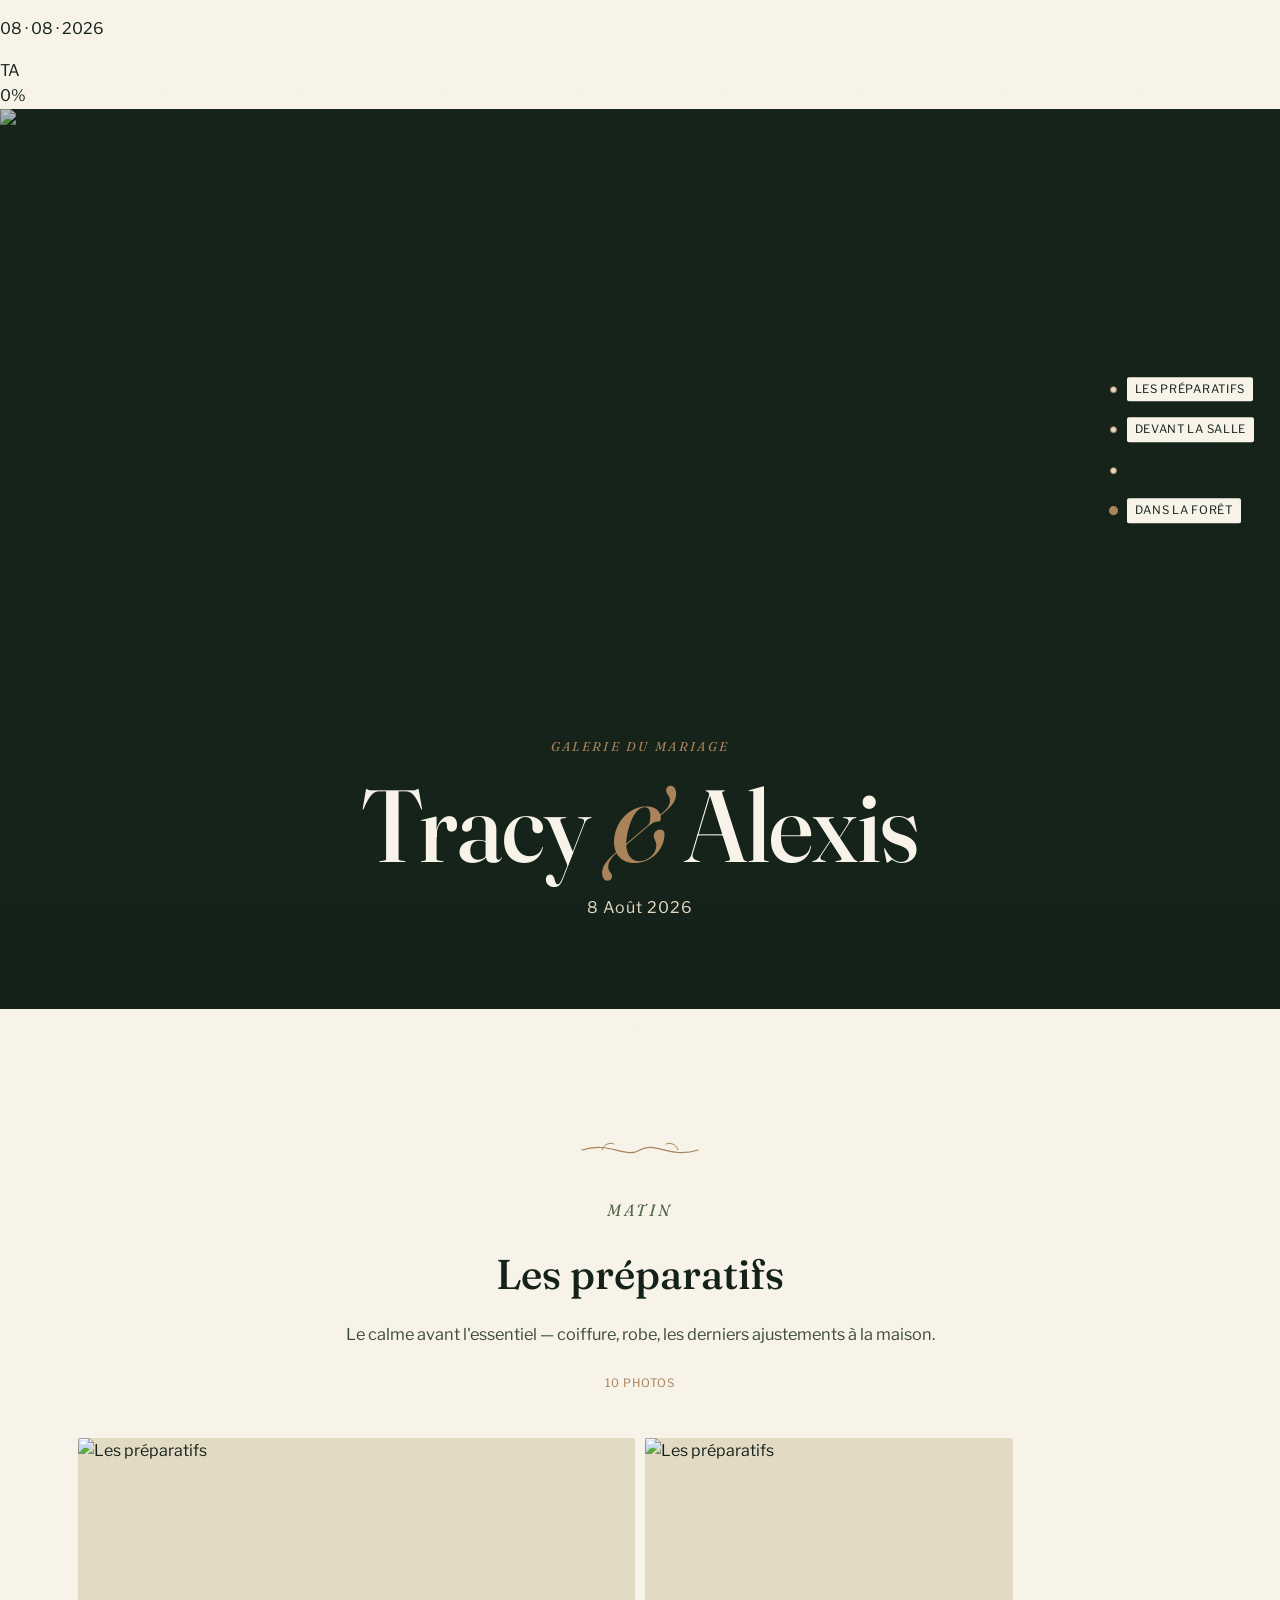
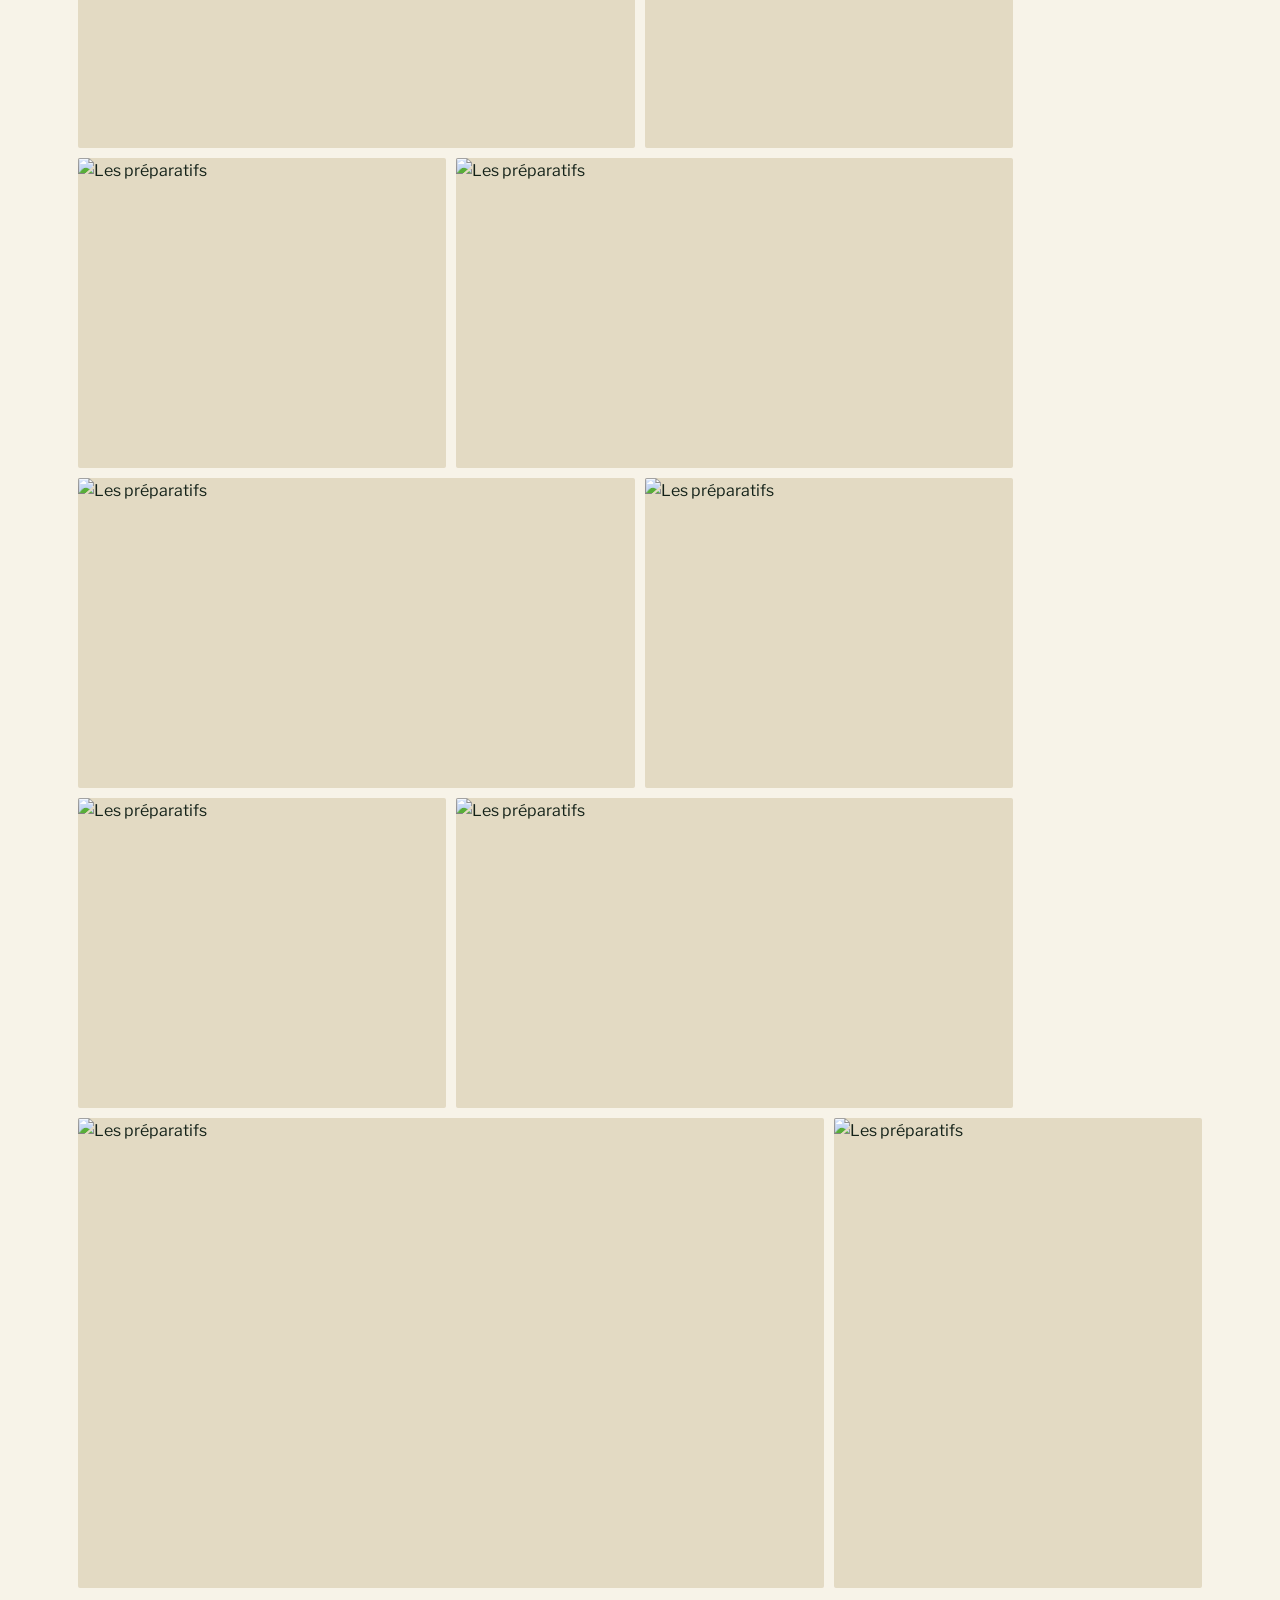
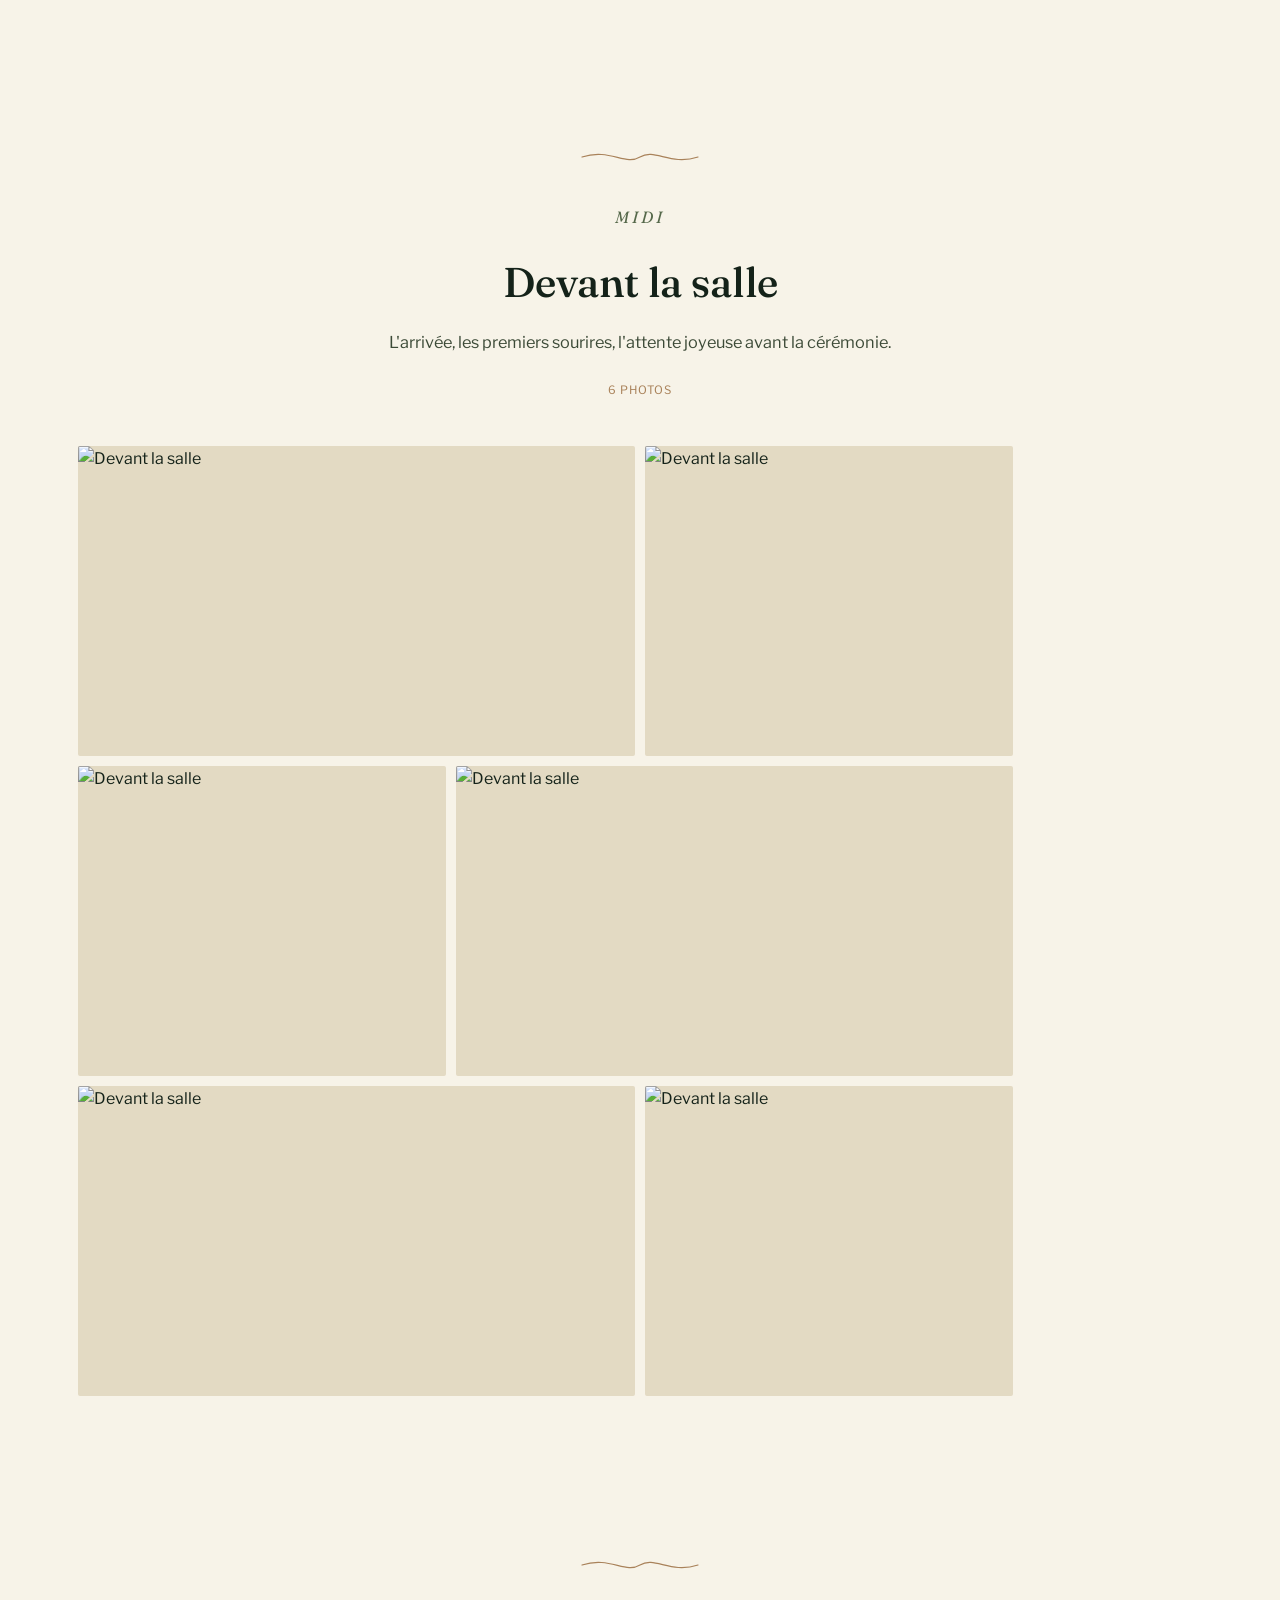
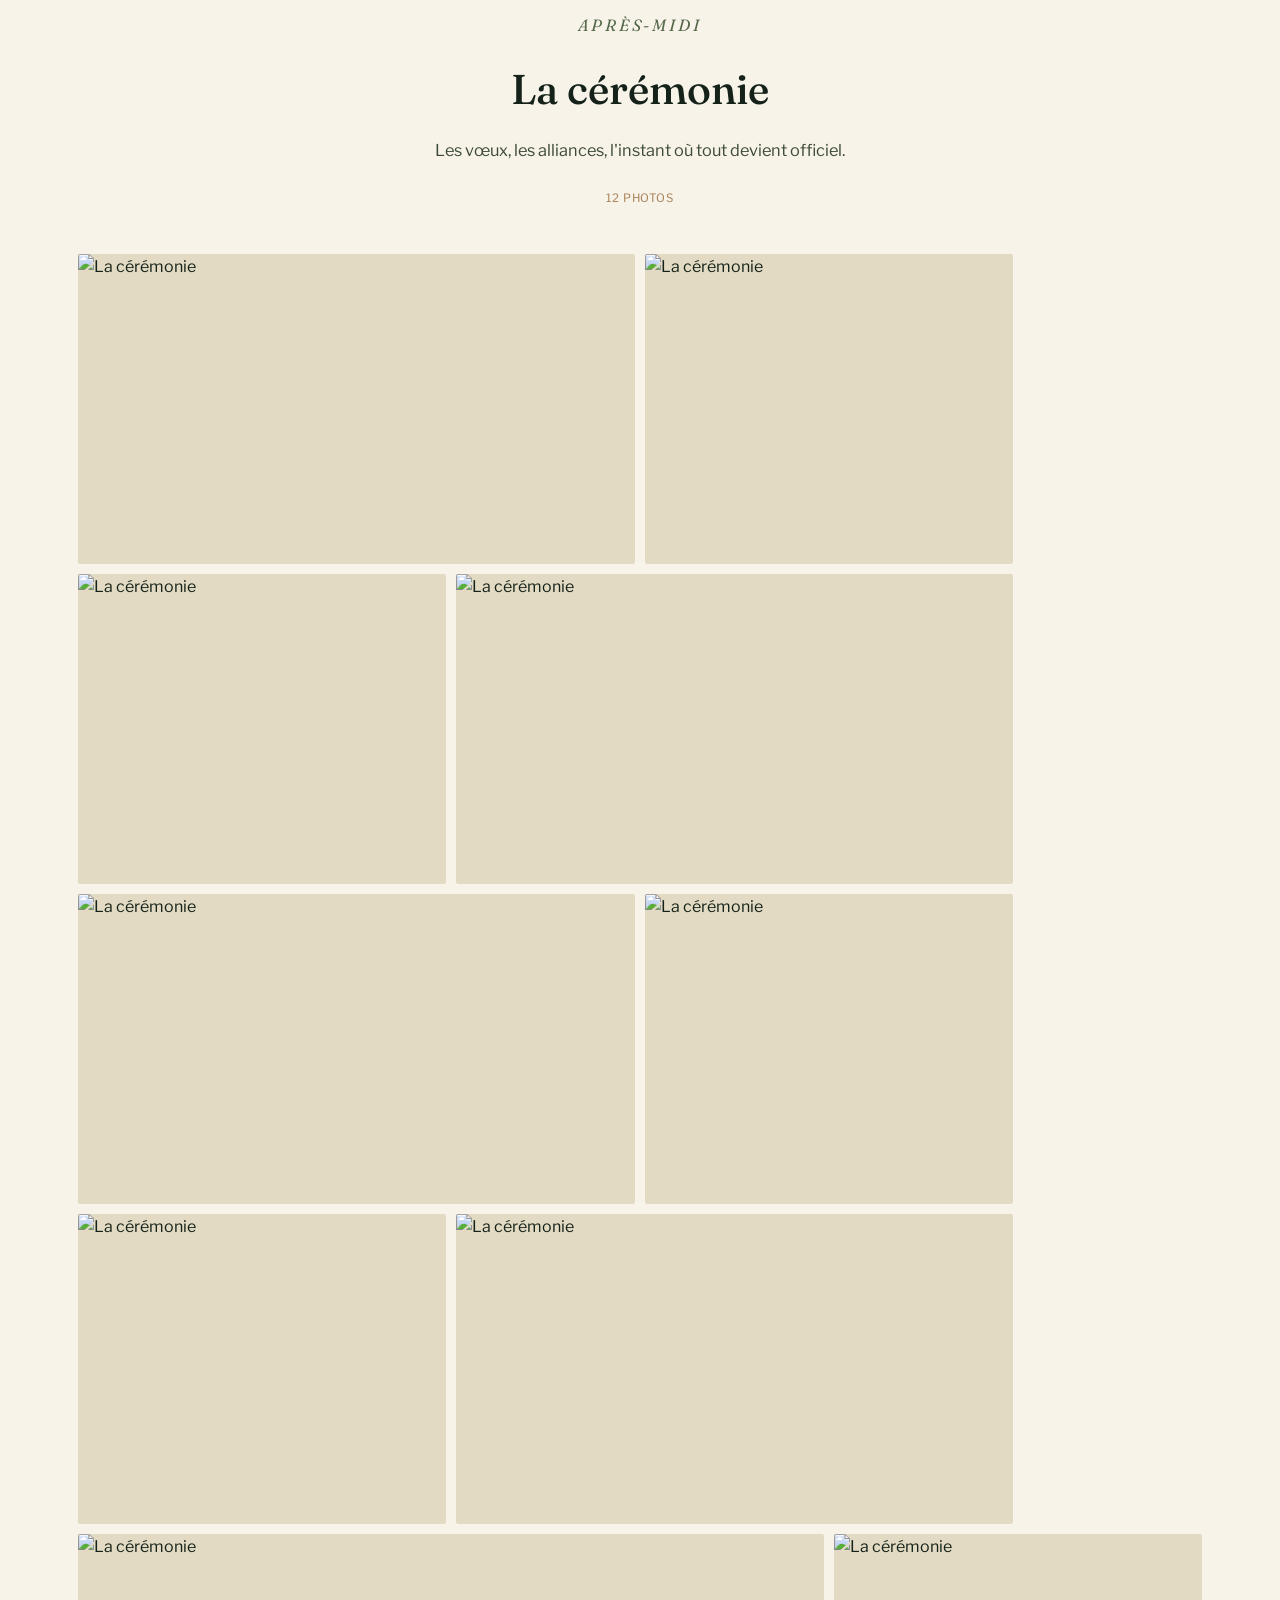
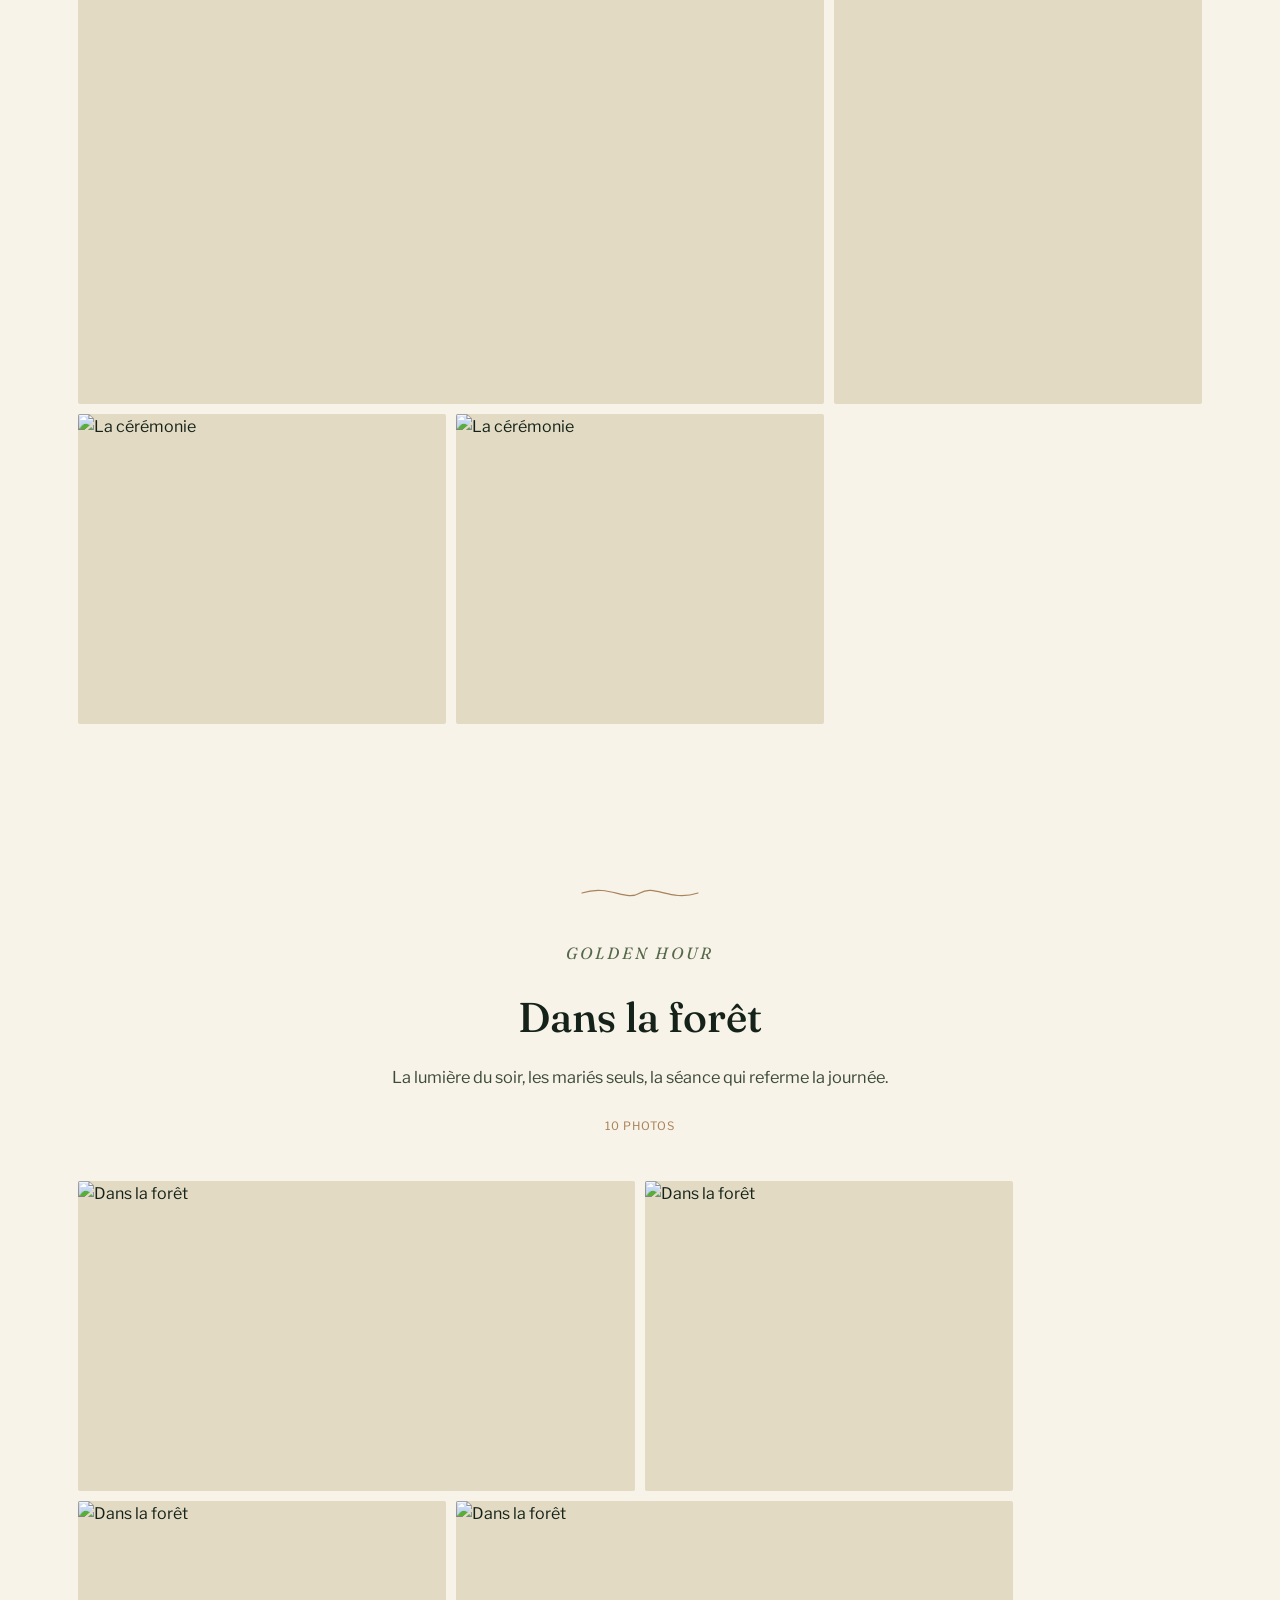
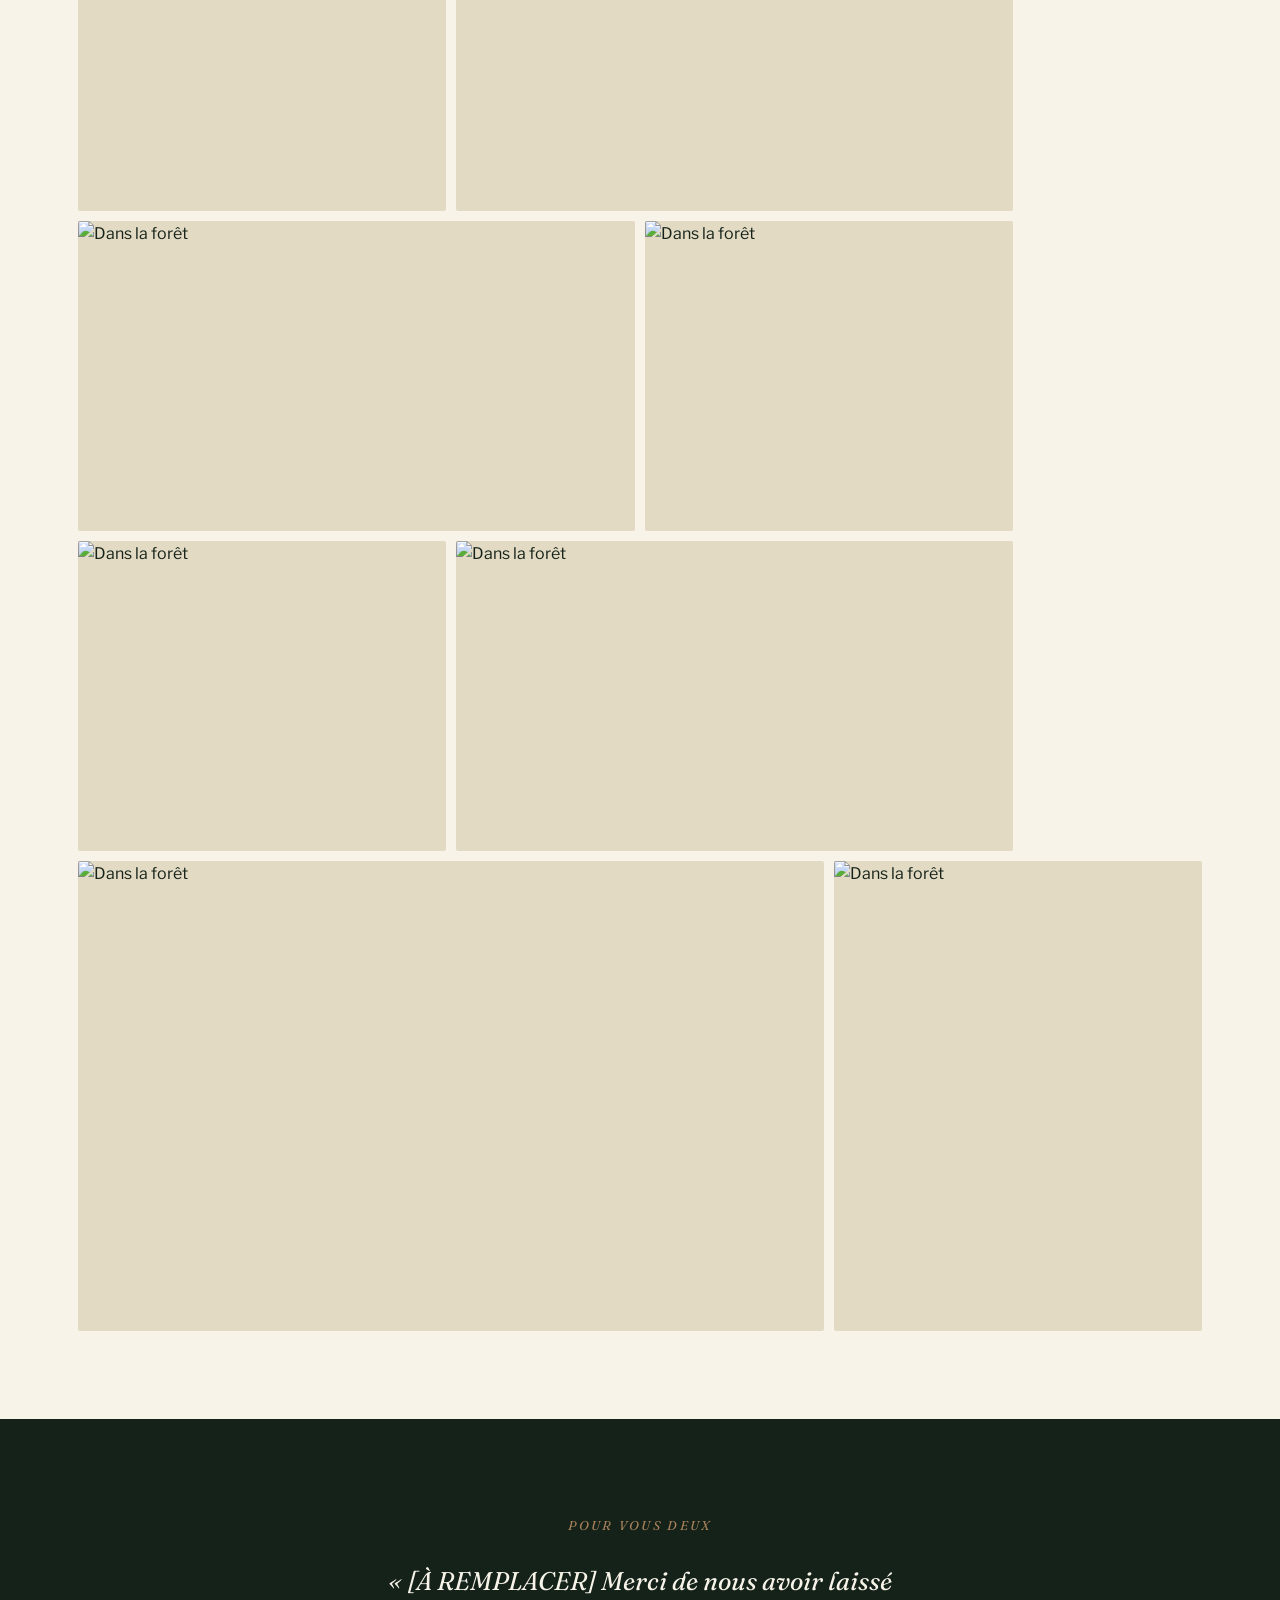
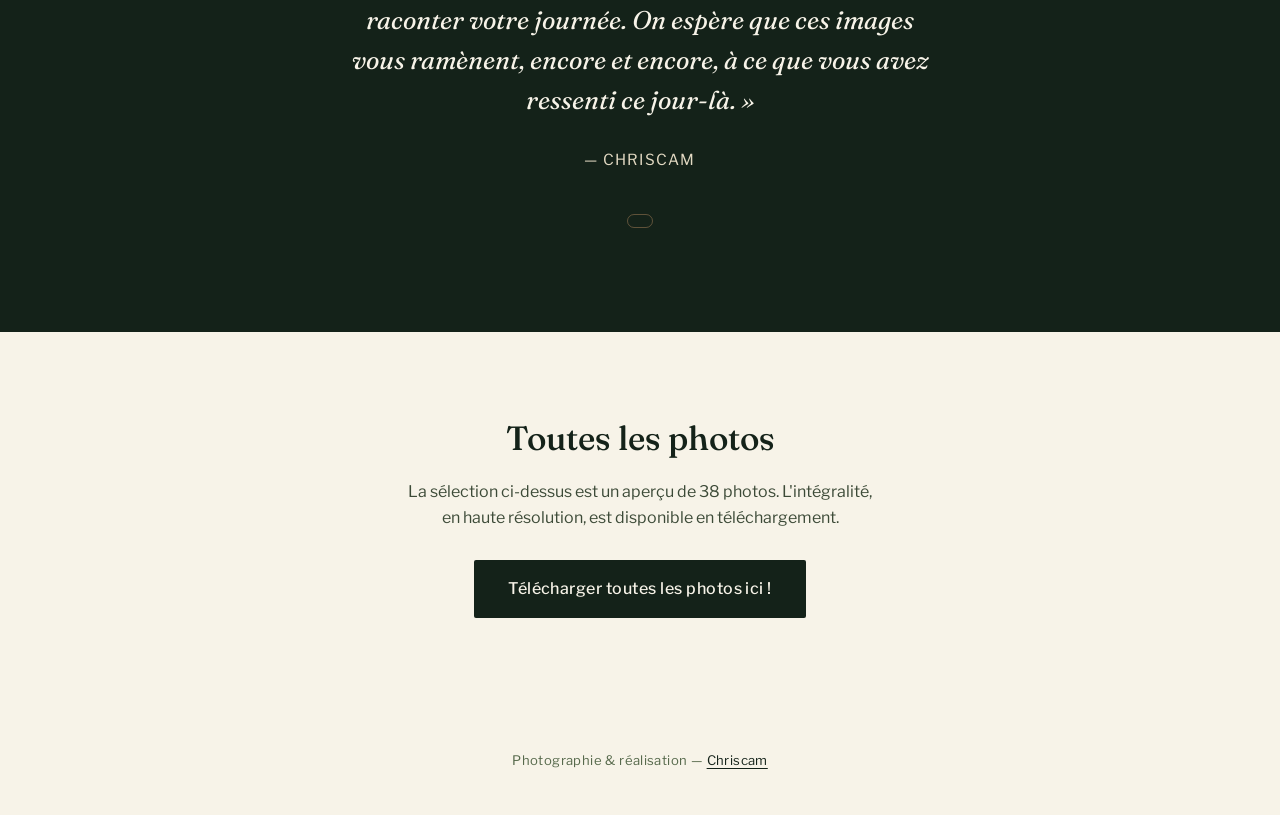
==== index.html @ 209c466c "Update index.html" ====
<!DOCTYPE html>
<html lang="fr">
<head>
<meta charset="UTF-8">
<meta name="viewport" content="width=device-width, initial-scale=1.0">
<script>document.documentElement.classList.add('js');</script>
<title>Tracy & Alexis — Galerie du mariage</title>
<meta name="description" content="Galerie photo du mariage de Tracy & Alexis, par Chriscam.">
<link rel="preconnect" href="https://fonts.googleapis.com">
<link rel="preconnect" href="https://fonts.gstatic.com" crossorigin>
<link href="https://fonts.googleapis.com/css2?family=Fraunces:ital,opsz,wght@0,9..144,400;0,9..144,500;0,9..144,600;1,9..144,400;1,9..144,500&family=Libre+Franklin:wght@300;400;500;600&display=swap" rel="stylesheet">
<link rel="stylesheet" href="style.css">
</head>
<body>

<div class="page-loader" id="page-loader" role="status" aria-live="polite" aria-label="Chargement de la galerie">
  <div class="loader-inner">
    <p class="loader-kicker">08 · 08 · 2026</p>
    <div class="loader-monogram" aria-hidden="true">
      <span>T</span><i></i><span>A</span>
    </div>
    <div class="loader-track" aria-hidden="true"><span id="loader-bar"></span></div>
    <span class="loader-progress" id="loader-progress">0%</span>
  </div>
</div>

<div class="grain"></div>
<nav class="side-nav" id="side-nav"></nav>

<section class="hero">
  <img id="hero-img" src="" alt="Tracy et Alexis" loading="eager">
  <div class="hero-content">
    <p class="eyebrow">Galerie du mariage</p>
    <h1>Tracy <span class="amp">&amp;</span> Alexis</h1>
    <p class="hero-date">8 Août 2026</p>
  </div>
</section>
<div class="scroll-cue">
  <svg viewBox="0 0 15 24" fill="none" xmlns="http://www.w3.org/2000/svg"><path d="M7.5 1V23M7.5 23L1 16.5M7.5 23L14 16.5" stroke="#F7F3E8" stroke-width="1.4" stroke-linecap="round" stroke-linejoin="round"/></svg>
</div>

<div class="divider">
  <svg viewBox="0 0 120 34" fill="none" xmlns="http://www.w3.org/2000/svg">
    <path d="M2 17C30 8 45 26 60 17C75 8 90 26 118 17" stroke="currentColor" stroke-width="1.2" stroke-linecap="round"/>
    <path d="M22 17c2-6 8-8 12-6" stroke="currentColor" stroke-width="1" stroke-linecap="round"/>
    <path d="M98 17c-2-6-8-8-12-6" stroke="currentColor" stroke-width="1" stroke-linecap="round"/>
  </svg>
</div>

<main class="wrap" id="main"></main>

<section class="note-section">
  <div class="note-card">
    <p class="eyebrow">Pour vous deux</p>
    <p class="msg">« [À REMPLACER] Merci de nous avoir laissé raconter votre journée. On espère que ces images vous ramènent, encore et encore, à ce que vous avez ressenti ce jour-là. »</p>
    <p class="sign">— Chriscam</p>
    <span class="edit-flag"></span>
  </div>
</section>

<section class="download-section wrap">
  <h2>Toutes les photos</h2>
  <p>La sélection ci-dessus est un aperçu de 38 photos. L'intégralité, en haute résolution, est disponible en téléchargement.</p>
  <a class="btn" href="https://drive.google.com/drive/folders/1wBr-XJf74OB9HrQ0TFsfv45Qo-AHU_d-" target="_blank" rel="noopener">
    Télécharger toutes les photos ici !
  </a>
</section>

<footer>
  Photographie &amp; réalisation — <a href="#" target="_blank" rel="noopener">Chriscam</a>
</footer>

<div class="lightbox" id="lightbox">
  <button class="lightbox-close" id="lightbox-close" aria-label="Fermer">×</button>
  <button class="lightbox-nav prev" id="lightbox-prev" aria-label="Photo précédente">‹</button>
  <img id="lightbox-img" src="" alt="">
  <button class="lightbox-nav next" id="lightbox-next" aria-label="Photo suivante">›</button>
  <span class="lightbox-counter" id="lightbox-counter"></span>
</div>

<script src="main.js"></script>
</body>
</html>
---- style.css ----
:root{
  --ink:#142219;
  --paper:#F7F3E8;
  --gold:#A9825A;
  --moss:#55684A;
  --sand:#E3DAC3;
  --max: 1180px;
}
*{box-sizing:border-box;}
html{scroll-behavior:smooth;}
@media (prefers-reduced-motion: reduce){
  html{scroll-behavior:auto;}
  *{animation-duration:0.01ms !important; animation-iteration-count:1 !important; transition-duration:0.01ms !important;}
}
body{
  margin:0;
  background:var(--paper);
  color:var(--ink);
  font-family:'Libre Franklin', sans-serif;
  font-weight:400;
  line-height:1.6;
}
h1,h2,h3,.display{
  font-family:'Fraunces', serif;
  font-weight:500;
  margin:0;
}
a{color:inherit;}
img{max-width:100%; display:block;}
.wrap{max-width:var(--max); margin:0 auto; padding:0 28px;}

/* film grain, sits above everything, extremely subtle */
.grain{
  position:fixed; inset:0;
  z-index:60;
  pointer-events:none;
  opacity:0.045;
  mix-blend-mode:overlay;
  background-image:url("data:image/svg+xml,%3Csvg xmlns='http://www.w3.org/2000/svg' width='140' height='140'%3E%3Cfilter id='n'%3E%3CfeTurbulence type='fractalNoise' baseFrequency='0.9' numOctaves='2' stitchTiles='stitch'/%3E%3C/filter%3E%3Crect width='100%25' height='100%25' filter='url(%23n)'/%3E%3C/svg%3E");
}

/* ---------- Side moment nav ---------- */
.side-nav{
  position:fixed;
  right:26px;
  top:50%;
  transform:translateY(-50%);
  z-index:40;
  display:flex;
  flex-direction:column;
  gap:16px;
}
.side-nav a{
  display:flex;
  align-items:center;
  gap:10px;
  text-decoration:none;
  color:var(--ink);
  font-size:0.72rem;
  letter-spacing:0.06em;
  text-transform:uppercase;
}
.side-nav .dot{
  width:7px; height:7px;
  border-radius:50%;
  background:var(--sand);
  border:1px solid var(--gold);
  transition:background 0.3s ease, transform 0.3s ease;
}
.side-nav a.active .dot{background:var(--gold); transform:scale(1.3);}
.side-nav .label{
  opacity:0;
  transform:translateX(6px);
  transition:opacity 0.25s ease, transform 0.25s ease;
  background:var(--paper);
  padding:3px 8px;
  border-radius:2px;
}
.side-nav a:hover .label, .side-nav a.active .label{opacity:1; transform:translateX(0);}
@media (max-width:900px){ .side-nav{display:none;} }

/* ---------- Hero ---------- */
.hero{
  position:relative;
  min-height:100svh;
  display:flex;
  align-items:flex-end;
  overflow:hidden;
  background:var(--ink);
}
.hero img{
  position:absolute; inset:0;
  width:100%; height:100%;
  object-fit:cover;
  opacity:0.88;
}
.hero::after{
  content:"";
  position:absolute; inset:0;
  background:linear-gradient(180deg, rgba(20,34,25,0.18) 0%, rgba(20,34,25,0.15) 40%, rgba(20,34,25,0.94) 100%);
}
.hero-content{
  position:relative;
  z-index:2;
  width:100%;
  padding:0 28px 72px;
  color:var(--paper);
  text-align:center;
}
.eyebrow{
  font-family:'Fraunces', serif;
  font-style:italic;
  font-size:0.8rem;
  letter-spacing:0.18em;
  text-transform:uppercase;
  color:var(--gold);
  margin:0 0 18px;
}
.hero h1{
  font-size:clamp(3rem, 9vw, 6.4rem);
  letter-spacing:-0.01em;
  line-height:0.98;
}
.hero .amp{color:var(--gold); font-style:italic;}
.hero-date{
  margin-top:20px;
  font-size:1rem;
  letter-spacing:0.06em;
  color:var(--sand);
}
.scroll-cue{position:relative; z-index:2; display:flex; justify-content:center; padding-bottom:36px;}
.scroll-cue svg{width:15px; height:24px; opacity:0.7; animation:bob 2.4s ease-in-out infinite;}
@keyframes bob{0%,100%{transform:translateY(0);}50%{transform:translateY(6px);}}

/* ---------- Divider ---------- */
.divider{display:flex; justify-content:center; padding:64px 0 8px;}
.divider svg{width:120px; height:34px; color:var(--gold);}

/* ---------- Moment sections ---------- */
.moment{padding:8px 0 88px;}
.moment-head{max-width:640px; margin:0 auto 44px; text-align:center;}
.moment-head .eyebrow{color:var(--moss);}
.moment-head h2{font-size:clamp(1.9rem, 4vw, 2.6rem);}
.moment-head p{margin-top:14px; font-size:1.02rem; color:#3c4a37;}
.moment-count{
  display:inline-block;
  margin-top:10px;
  font-size:0.72rem;
  letter-spacing:0.08em;
  text-transform:uppercase;
  color:var(--gold);
}

.grid{
  display:grid;
  grid-template-columns:repeat(6, 1fr);
  grid-auto-rows:150px;
  gap:10px;
}
.grid figure{
  margin:0;
  overflow:hidden;
  border-radius:2px;
  position:relative;
  cursor:zoom-in;
  background:var(--sand);
  opacity:0;
  transform:translateY(22px);
  transition:opacity 0.7s cubic-bezier(.2,.7,.2,1), transform 0.7s cubic-bezier(.2,.7,.2,1);
}
.grid figure.visible{opacity:1; transform:translateY(0);}
.grid img{
  width:100%; height:100%;
  object-fit:cover;
  transition:transform 0.6s cubic-bezier(.2,.7,.2,1);
}
.grid figure:hover img{transform:scale(1.045);}
.grid figure:focus-visible{outline:3px solid var(--gold); outline-offset:2px;}

.g-a{grid-column:span 3; grid-row:span 2;}
.g-b{grid-column:span 3; grid-row:span 2;}
.g-c{grid-column:span 2; grid-row:span 2;}
.g-d{grid-column:span 2; grid-row:span 2;}
.g-e{grid-column:span 2; grid-row:span 2;}
.g-f{grid-column:span 4; grid-row:span 3;}
.g-g{grid-column:span 2; grid-row:span 3;}
.g-h{grid-column:span 3; grid-row:span 2;}
.g-i{grid-column:span 3; grid-row:span 2;}

@media (max-width:760px){
  .grid{grid-template-columns:repeat(2,1fr); grid-auto-rows:130px;}
  .g-a,.g-b,.g-c,.g-d,.g-e,.g-f,.g-g,.g-h,.g-i{grid-column:span 1; grid-row:span 2;}
  .g-f{grid-row:span 3;}
}

/* ---------- Note card ---------- */
.note-section{background:var(--ink); color:var(--paper); padding:96px 0;}
.note-card{max-width:620px; margin:0 auto; text-align:center; padding:0 12px;}
.note-card .eyebrow{color:var(--gold);}
.note-card p.msg{
  font-family:'Fraunces', serif;
  font-style:italic;
  font-weight:400;
  font-size:clamp(1.25rem, 2.6vw, 1.6rem);
  line-height:1.55;
  margin:26px 0 0;
}
.note-card .sign{
  margin-top:28px;
  font-size:0.95rem;
  letter-spacing:0.08em;
  text-transform:uppercase;
  color:var(--sand);
}
.edit-flag{
  display:inline-block;
  margin-top:26px;
  font-family:'Libre Franklin', sans-serif;
  font-size:0.72rem;
  letter-spacing:0.04em;
  color:var(--gold);
  border:1px solid rgba(169,130,90,0.5);
  padding:6px 12px;
  border-radius:999px;
}

/* ---------- Download ---------- */
.download-section{padding:80px 0 96px; text-align:center;}
.download-section h2{font-size:clamp(1.6rem, 3vw, 2.1rem);}
.download-section p{max-width:480px; margin:14px auto 0; color:#3c4a37;}
.btn{
  display:inline-flex;
  align-items:center;
  gap:10px;
  margin-top:30px;
  padding:16px 34px;
  background:var(--ink);
  color:var(--paper);
  text-decoration:none;
  font-family:'Libre Franklin', sans-serif;
  font-weight:500;
  letter-spacing:0.03em;
  border-radius:2px;
  transition:background 0.25s ease, transform 0.25s ease;
}
.btn:hover{background:var(--moss); transform:translateY(-1px);}
.btn:focus-visible{outline:3px solid var(--gold); outline-offset:3px;}

footer{padding:36px 0 44px; text-align:center; font-size:0.82rem; color:var(--moss); letter-spacing:0.03em;}
footer a{color:var(--ink); text-decoration:underline; text-underline-offset:3px;}

/* ---------- Lightbox ---------- */
.lightbox{
  position:fixed; inset:0;
  background:rgba(20,34,25,0.97);
  display:none;
  align-items:center;
  justify-content:center;
  z-index:70;
  padding:24px;
}
.lightbox.open{display:flex;}
.lightbox img{
  max-width:min(88vw, 1200px);
  max-height:82vh;
  width:auto;
  object-fit:contain;
  border-radius:2px;
}
.lightbox-close{
  position:absolute;
  top:22px; right:26px;
  background:none; border:none;
  color:var(--paper);
  font-size:1.8rem;
  line-height:1;
  cursor:pointer;
  font-family:'Fraunces', serif;
}
.lightbox-close:focus-visible{outline:2px solid var(--gold);}
.lightbox-nav{
  position:absolute;
  top:50%; transform:translateY(-50%);
  background:none; border:none;
  color:var(--paper);
  font-family:'Fraunces', serif;
  font-size:2.4rem;
  cursor:pointer;
  padding:12px 18px;
  opacity:0.75;
  transition:opacity 0.2s ease;
}
.lightbox-nav:hover{opacity:1;}
.lightbox-nav.prev{left:6px;}
.lightbox-nav.next{right:6px;}
.lightbox-counter{
  position:absolute;
  bottom:26px; left:50%;
  transform:translateX(-50%);
  color:var(--sand);
  font-size:0.78rem;
  letter-spacing:0.08em;
}
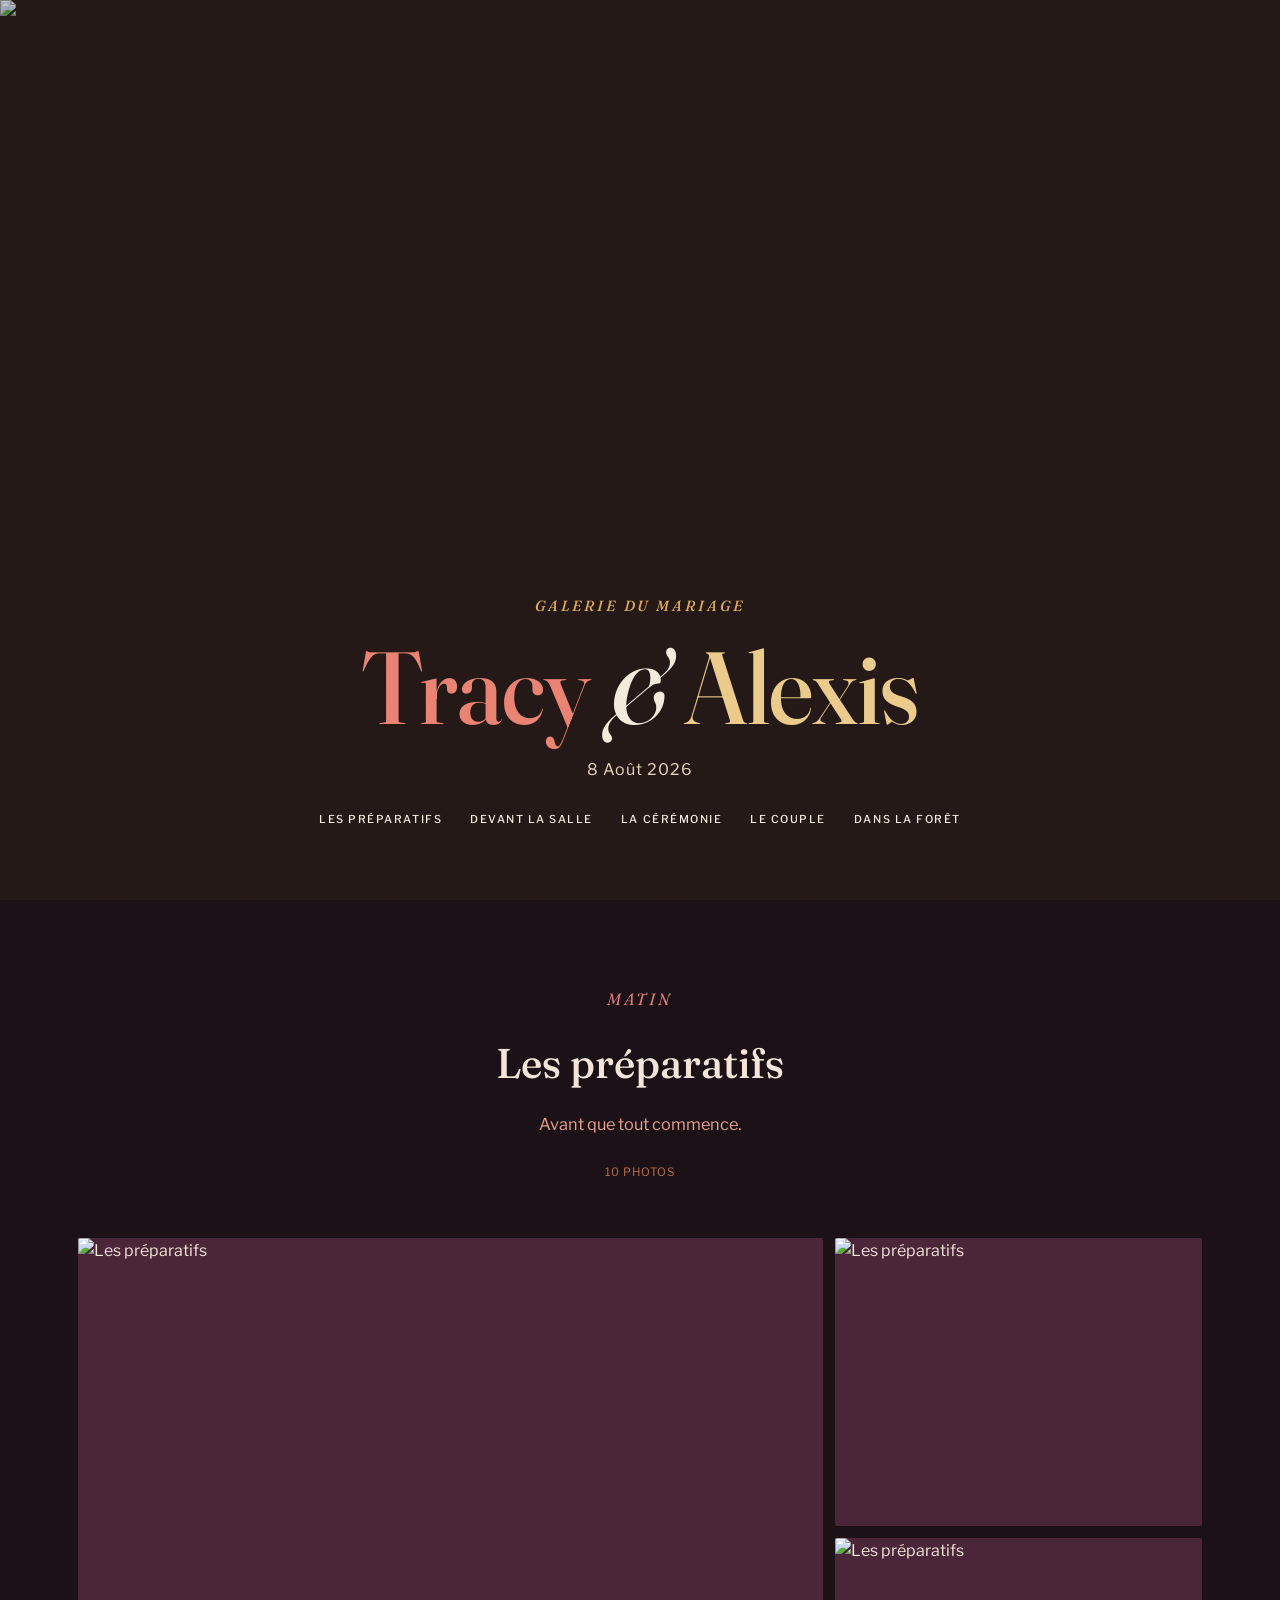
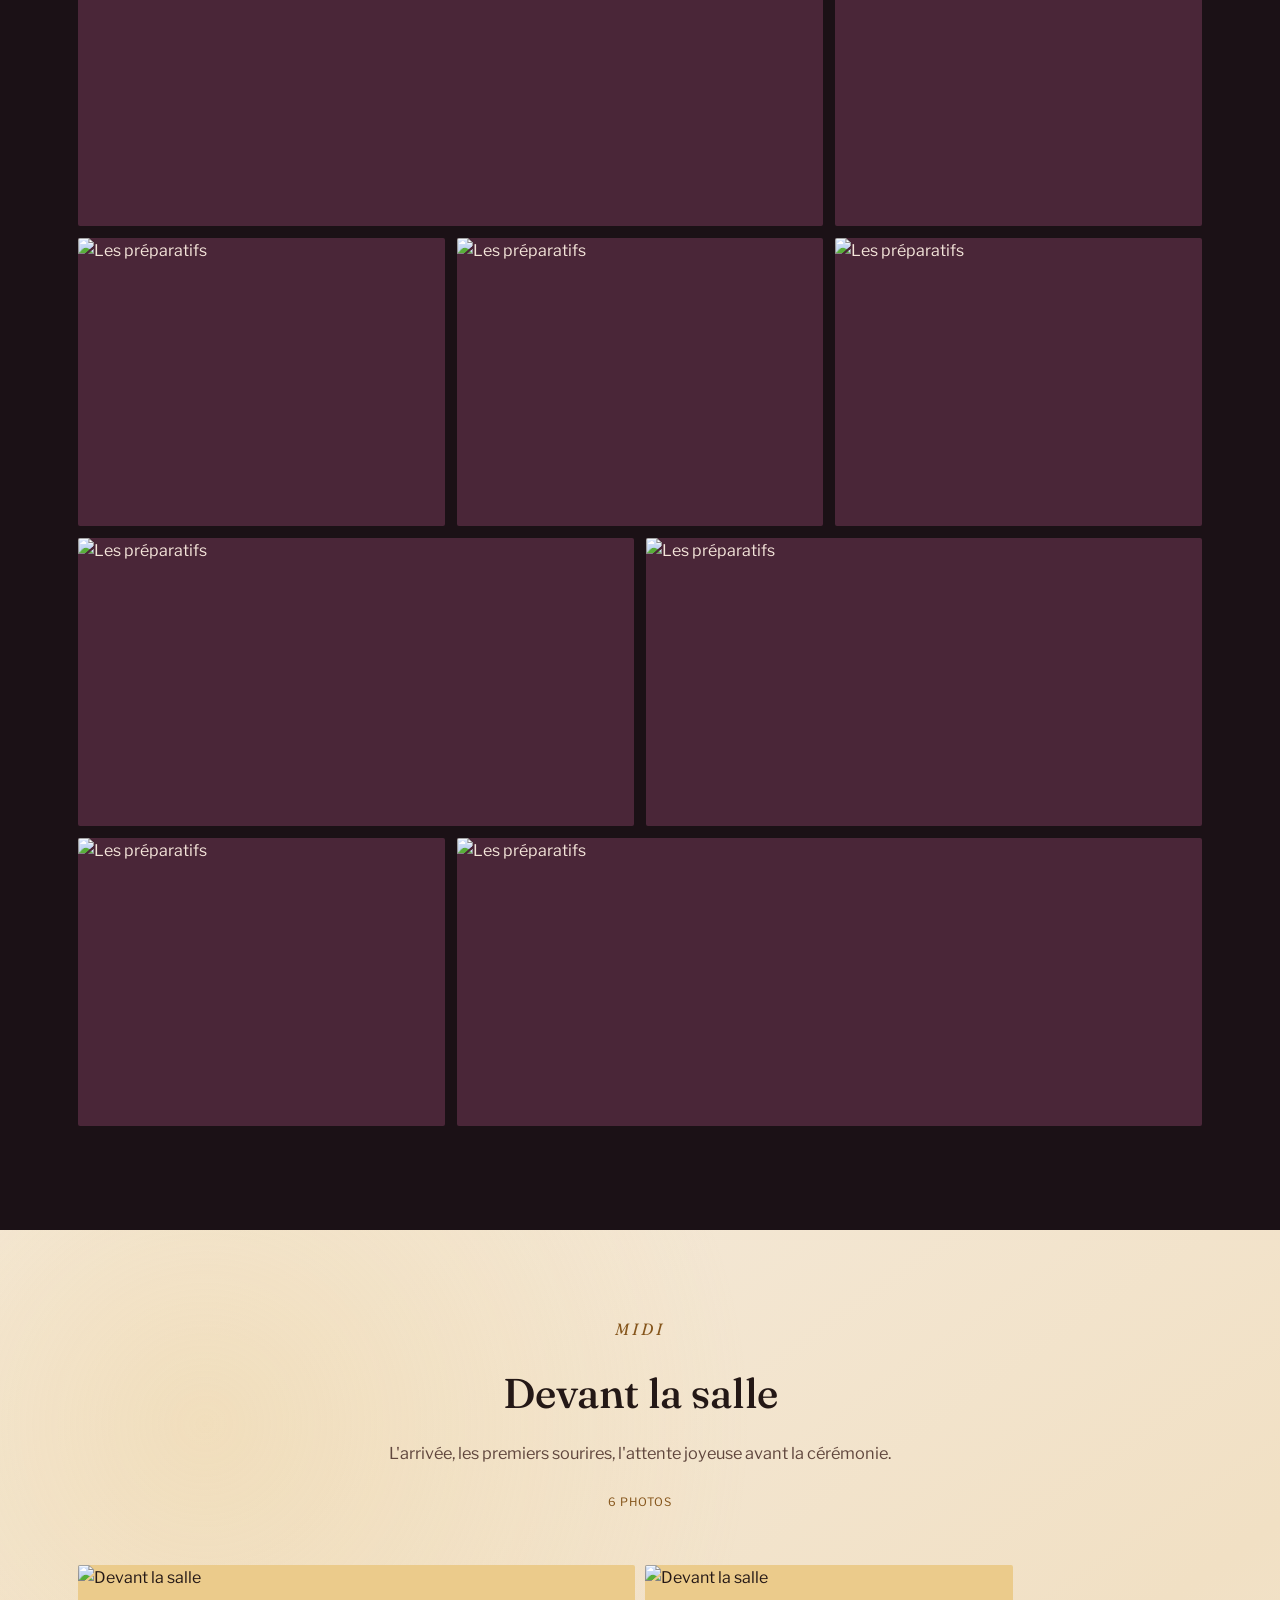
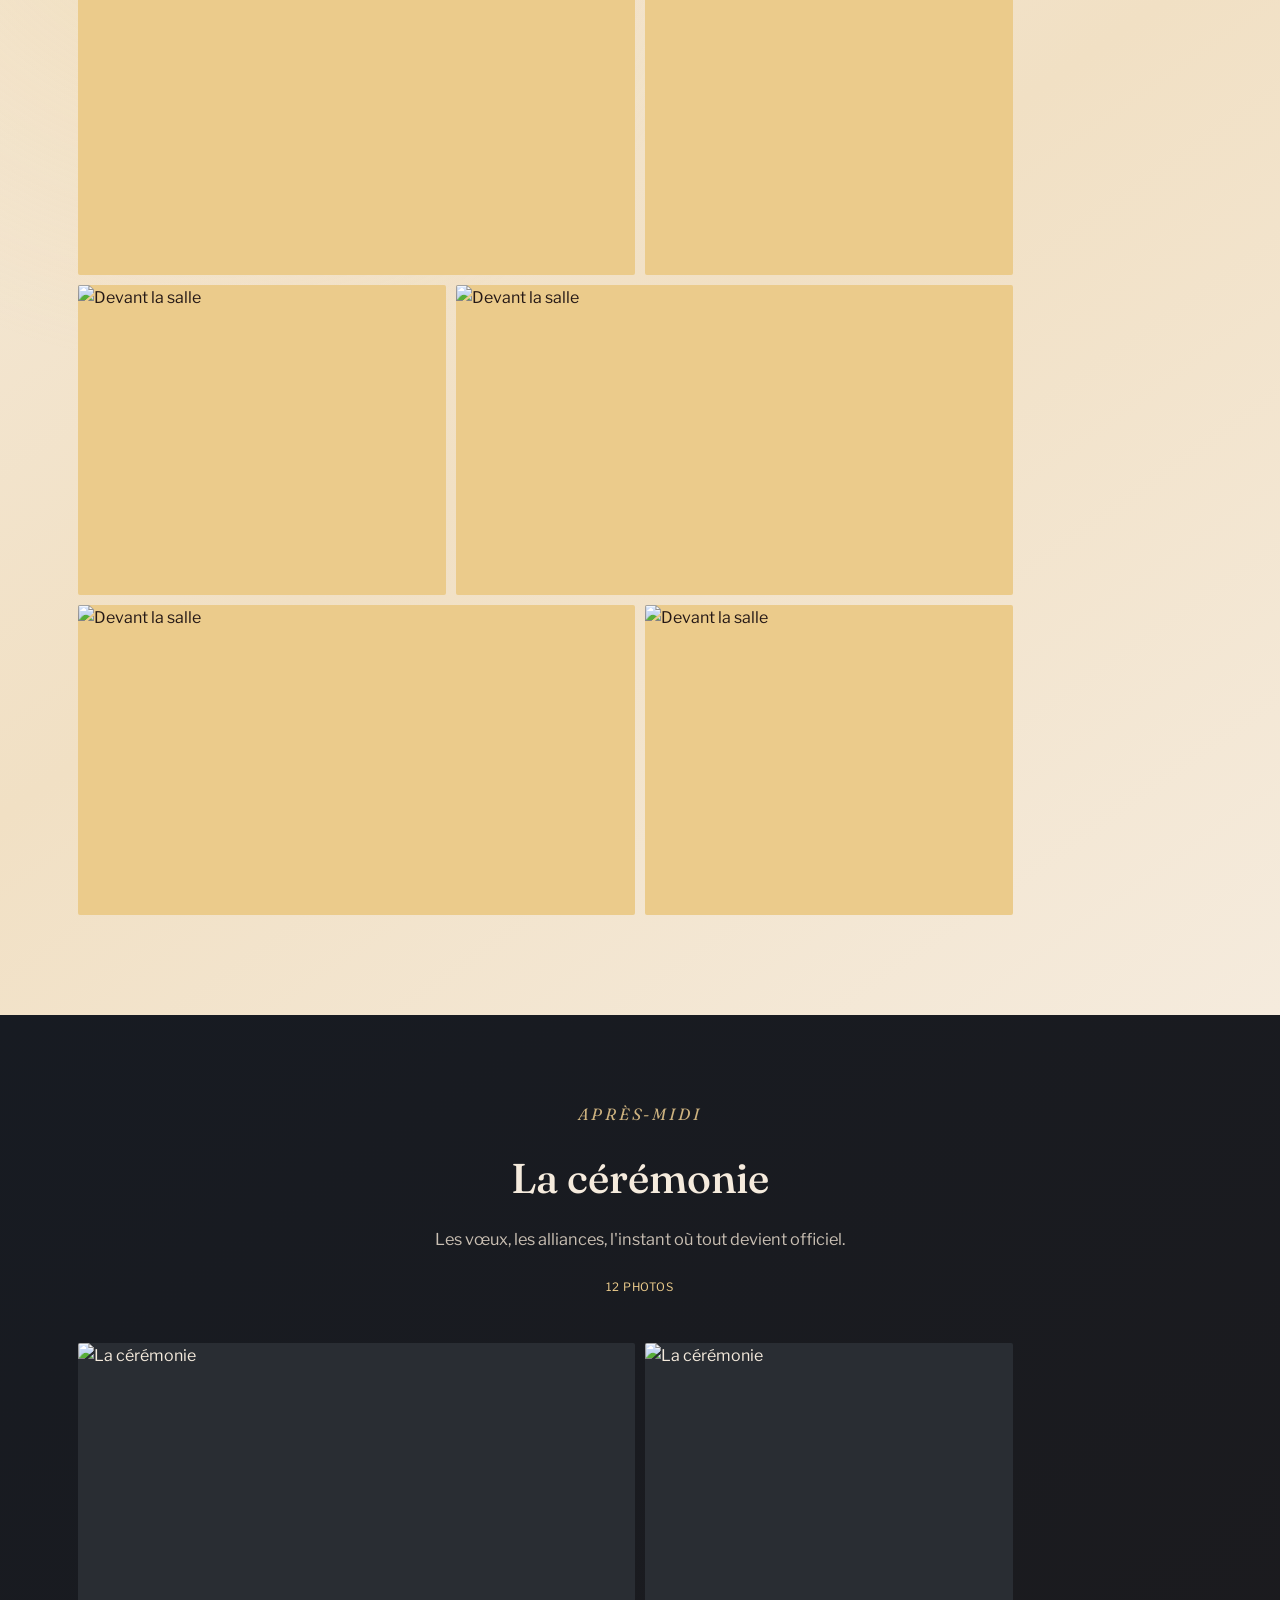
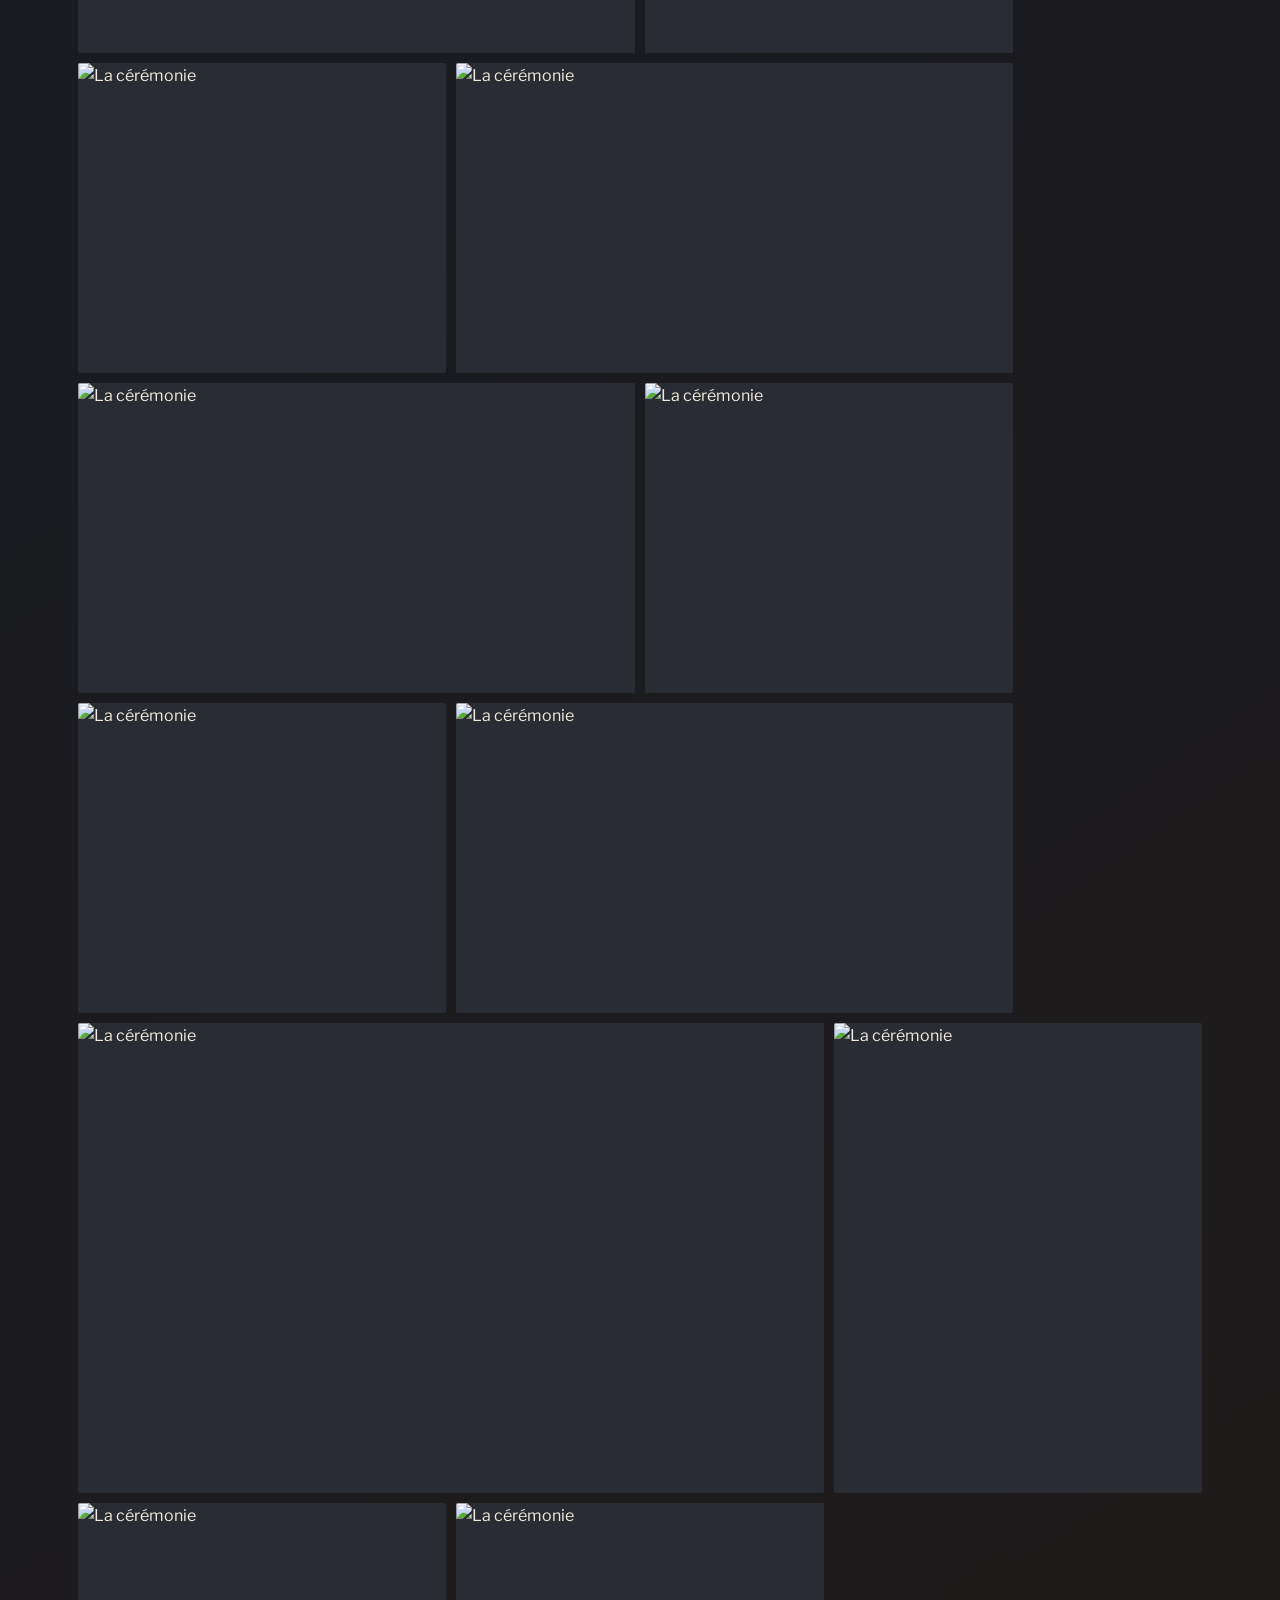
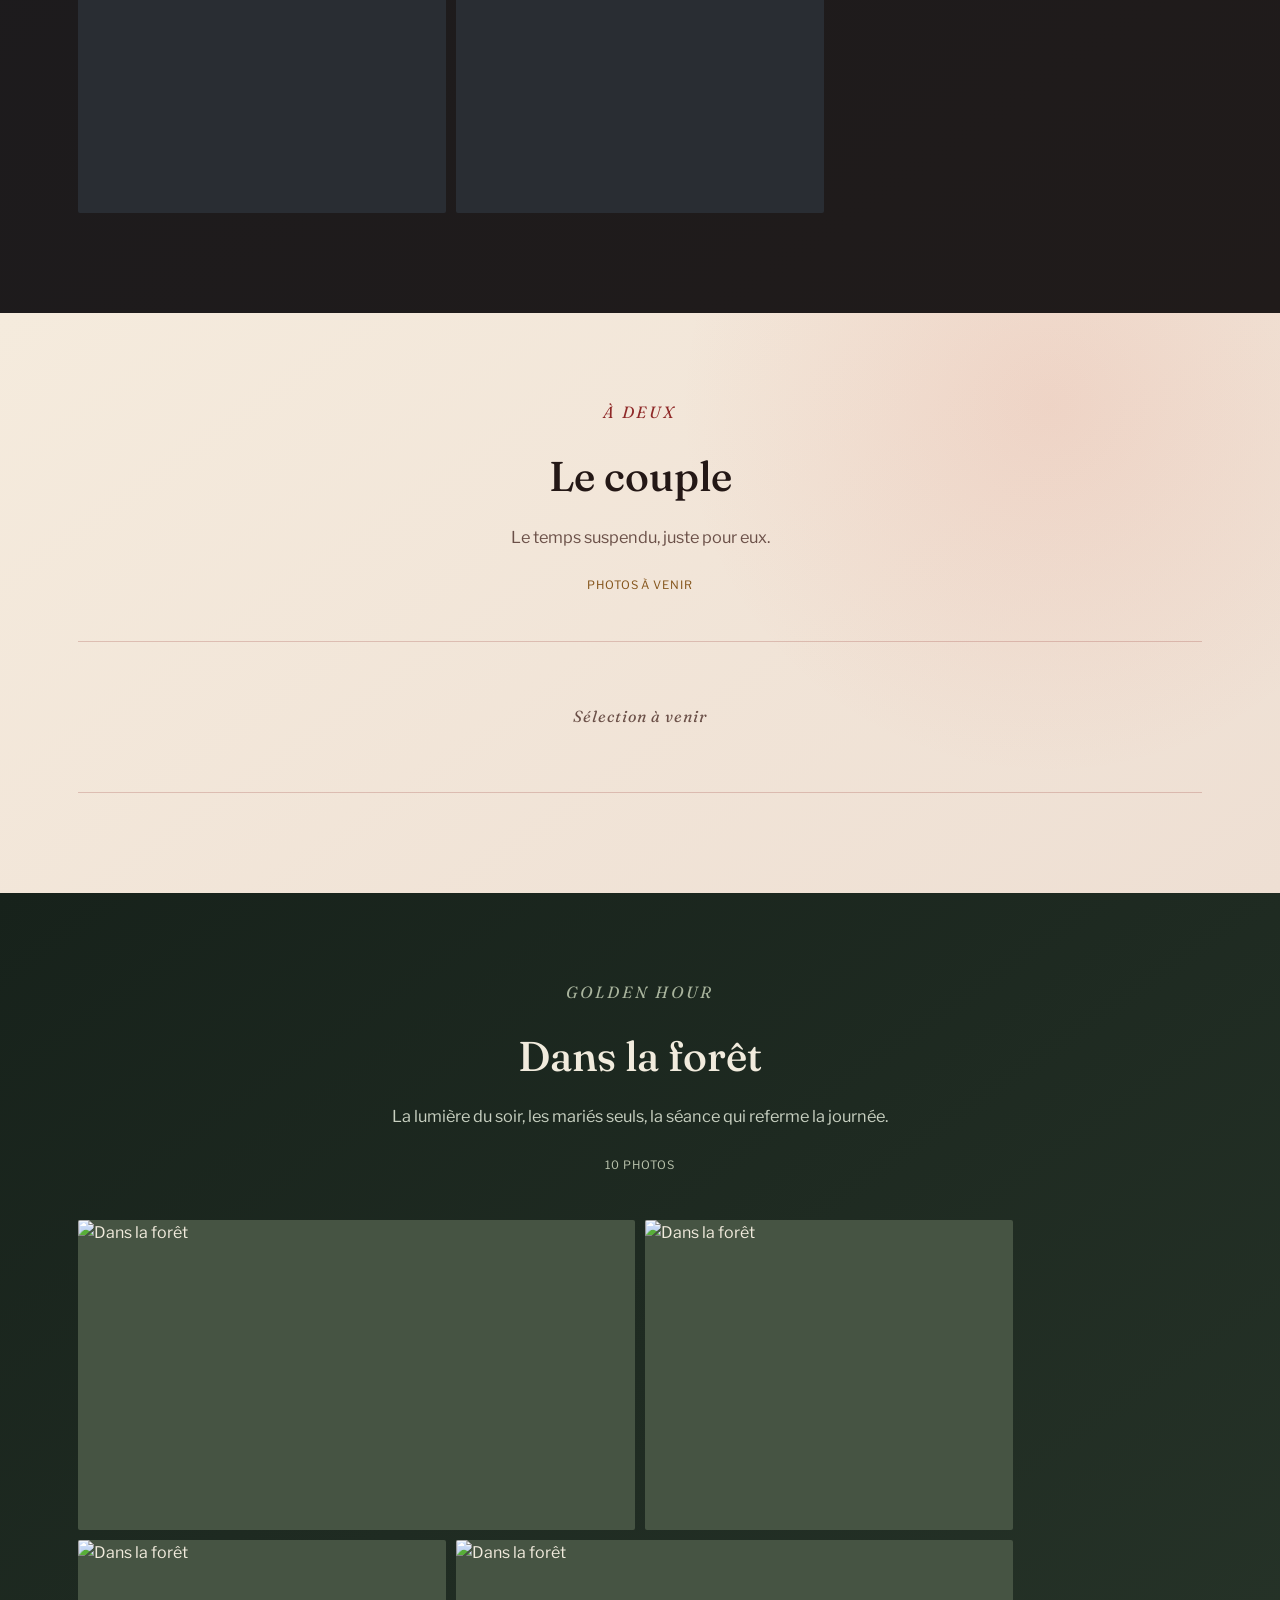
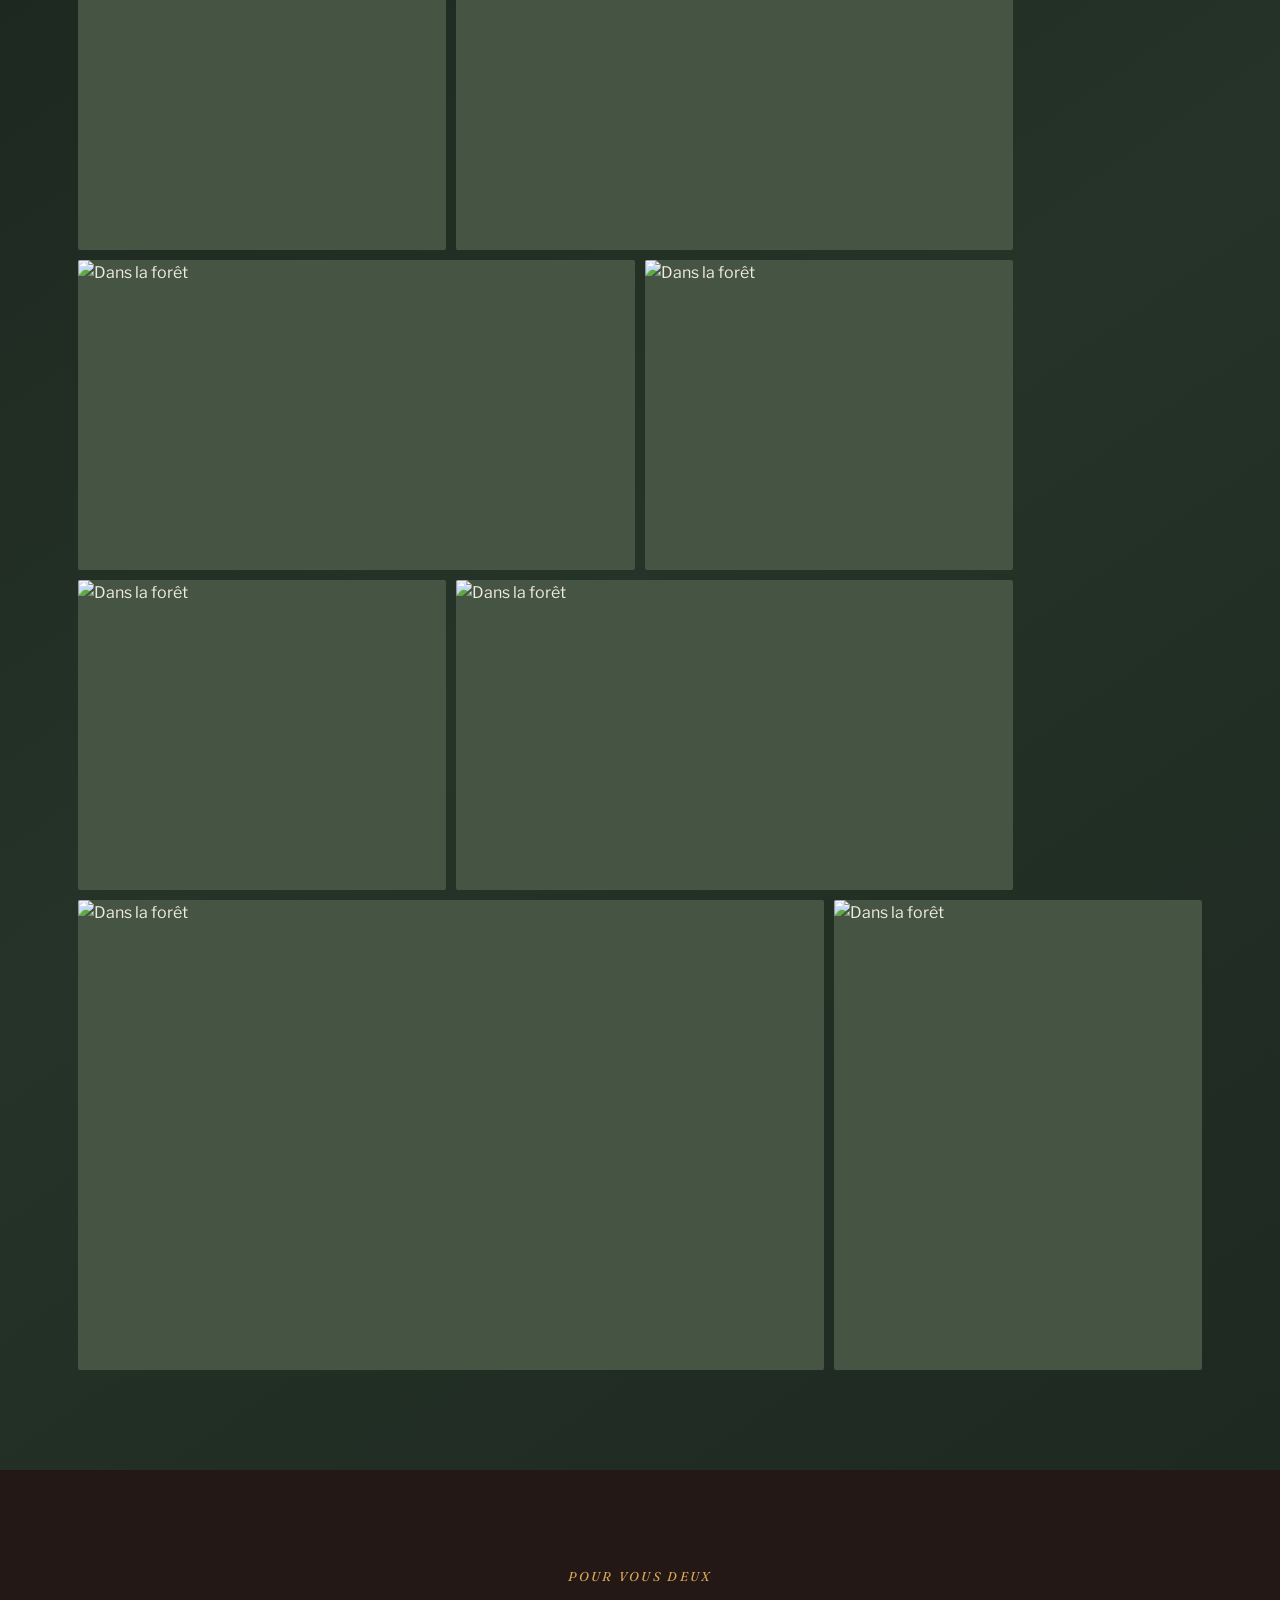
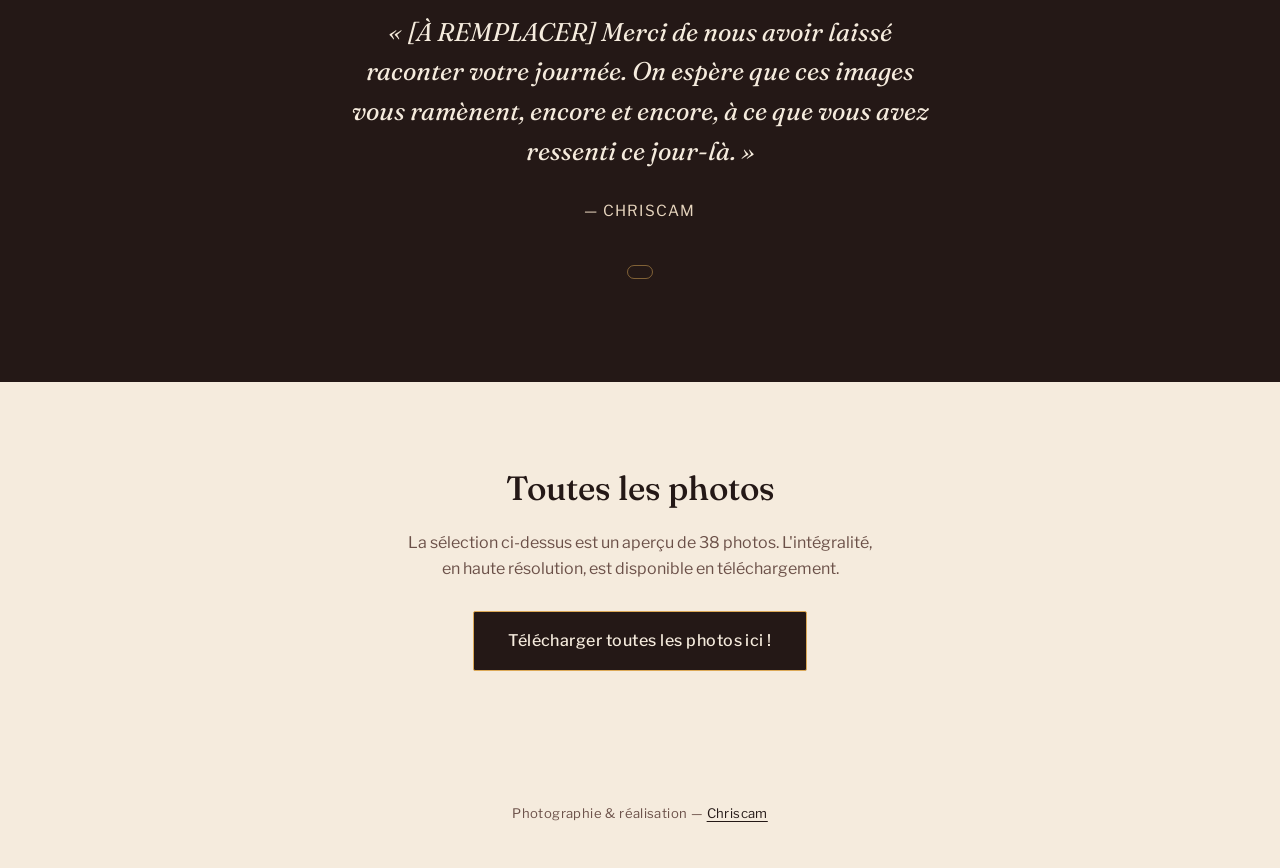
==== commit 93cba77f: "Changement fond Mariage couleur j'ia changé le fond" ====
--- a/index.html
+++ b/index.html
@@ -25,30 +25,27 @@
 </div>
 
 <div class="grain"></div>
-<nav class="side-nav" id="side-nav"></nav>
+<nav class="side-nav" id="side-nav" aria-label="Navigation des sections"></nav>
 
 <section class="hero">
   <img id="hero-img" src="" alt="Tracy et Alexis" loading="eager">
   <div class="hero-content">
     <p class="eyebrow">Galerie du mariage</p>
-    <h1>Tracy <span class="amp">&amp;</span> Alexis</h1>
+    <h1><span class="name-tracy">Tracy</span> <span class="amp">&amp;</span> <span class="name-alexis">Alexis</span></h1>
     <p class="hero-date">8 Août 2026</p>
+    <nav class="hero-nav" aria-label="Les moments du mariage">
+      <a href="#preparatifs">Les préparatifs</a>
+      <a href="#salle">Devant la salle</a>
+      <a href="#ceremonie">La cérémonie</a>
+      <a href="#couple">Le couple</a>
+      <a href="#foret">Dans la forêt</a>
+    </nav>
   </div>
 </section>
-<div class="scroll-cue">
-  <svg viewBox="0 0 15 24" fill="none" xmlns="http://www.w3.org/2000/svg"><path d="M7.5 1V23M7.5 23L1 16.5M7.5 23L14 16.5" stroke="#F7F3E8" stroke-width="1.4" stroke-linecap="round" stroke-linejoin="round"/></svg>
-</div>
-
-<div class="divider">
-  <svg viewBox="0 0 120 34" fill="none" xmlns="http://www.w3.org/2000/svg">
-    <path d="M2 17C30 8 45 26 60 17C75 8 90 26 118 17" stroke="currentColor" stroke-width="1.2" stroke-linecap="round"/>
-    <path d="M22 17c2-6 8-8 12-6" stroke="currentColor" stroke-width="1" stroke-linecap="round"/>
-    <path d="M98 17c-2-6-8-8-12-6" stroke="currentColor" stroke-width="1" stroke-linecap="round"/>
-  </svg>
-</div>
 
 <main class="wrap" id="main"></main>
 
+<div id="remerciements">
 <section class="note-section">
   <div class="note-card">
     <p class="eyebrow">Pour vous deux</p>
@@ -69,6 +66,7 @@
 <footer>
   Photographie &amp; réalisation — <a href="#" target="_blank" rel="noopener">Chriscam</a>
 </footer>
+</div>
 
 <div class="lightbox" id="lightbox">
   <button class="lightbox-close" id="lightbox-close" aria-label="Fermer">×</button>
--- a/style.css
+++ b/style.css
@@ -1,9 +1,14 @@
 :root{
-  --ink:#142219;
-  --paper:#F7F3E8;
-  --gold:#A9825A;
-  --moss:#55684A;
-  --sand:#E3DAC3;
+  --ink:#241816;
+  --paper:#F5EBDD;
+  --gold:#DCA957;
+  --gold-light:#EBCB8B;
+  --gold-deep:#85551B;
+  --coral:#D95B45;
+  --coral-light:#E98272;
+  --red:#8F2928;
+  --muted:#6B5048;
+  --sand:#E7D5BE;
   --max: 1180px;
 }
 *{box-sizing:border-box;}
@@ -19,6 +24,67 @@
   font-family:'Libre Franklin', sans-serif;
   font-weight:400;
   line-height:1.6;
+}
+.js body:not(.page-ready){overflow:hidden;}
+
+/* ---------- Intro loader ---------- */
+.page-loader{display:none;}
+.js .page-loader{
+  position:fixed;
+  inset:0;
+  z-index:100;
+  display:grid;
+  place-items:center;
+  overflow:hidden;
+  background:var(--ink);
+  color:var(--paper);
+  transition:clip-path 1s cubic-bezier(.76,0,.24,1), visibility 1s;
+  clip-path:inset(0 0 0 0);
+}
+.js body.page-ready .page-loader{
+  visibility:hidden;
+  clip-path:inset(0 0 100% 0);
+  pointer-events:none;
+}
+.loader-inner{
+  width:min(290px, 70vw);
+  text-align:center;
+  transition:opacity .35s ease, transform .7s cubic-bezier(.2,.7,.2,1);
+}
+.page-ready .loader-inner{opacity:0; transform:translateY(-14px);}
+.loader-kicker{margin:0 0 25px; color:var(--gold); font-size:.67rem; letter-spacing:.28em;}
+.loader-monogram{
+  display:flex;
+  align-items:center;
+  justify-content:center;
+  gap:16px;
+  font-family:'Fraunces',serif;
+  font-size:clamp(2.8rem,10vw,4rem);
+  font-style:italic;
+  line-height:1;
+}
+.loader-monogram i{
+  width:34px;
+  height:1px;
+  background:var(--gold);
+  transform:scaleX(0);
+  animation:loader-line 1.25s .15s cubic-bezier(.2,.7,.2,1) forwards;
+}
+.loader-track{height:1px; margin-top:34px; overflow:hidden; background:rgba(245,235,221,.14);}
+.loader-track span{
+  display:block;
+  width:100%;
+  height:100%;
+  background:var(--gold);
+  transform:scaleX(0);
+  transform-origin:left;
+}
+.loader-progress{display:block; margin-top:11px; color:var(--sand); font-size:.65rem; letter-spacing:.15em; text-align:right;}
+@keyframes loader-line{to{transform:scaleX(1);}}
+@media (prefers-reduced-motion:reduce){
+  .js .page-loader{transition:opacity .15s,visibility .15s; clip-path:none;}
+  .js body.page-ready .page-loader{opacity:0; clip-path:none;}
+  .loader-monogram i{transform:scaleX(1);}
 }
 h1,h2,h3,.display{
   font-family:'Fraunces', serif;
@@ -44,12 +110,24 @@
   position:fixed;
   right:26px;
   top:50%;
-  transform:translateY(-50%);
+  transform:translateY(-50%) translateX(10px);
   z-index:40;
   display:flex;
   flex-direction:column;
   gap:16px;
-}
+  opacity:0;
+  visibility:hidden;
+  pointer-events:none;
+  transition:opacity .28s ease, transform .28s ease, visibility 0s linear .28s;
+}
+.side-nav.is-visible{
+  opacity:.74;
+  visibility:visible;
+  pointer-events:auto;
+  transform:translateY(-50%) translateX(0);
+  transition-delay:0s;
+}
+.side-nav.is-visible:hover, .side-nav.is-visible:focus-within{opacity:1;}
 .side-nav a{
   display:flex;
   align-items:center;
@@ -61,9 +139,9 @@
   text-transform:uppercase;
 }
 .side-nav .dot{
-  width:7px; height:7px;
+  width:6px; height:6px;
   border-radius:50%;
-  background:var(--sand);
+  background:var(--paper);
   border:1px solid var(--gold);
   transition:background 0.3s ease, transform 0.3s ease;
 }
@@ -73,11 +151,15 @@
   transform:translateX(6px);
   transition:opacity 0.25s ease, transform 0.25s ease;
   background:var(--paper);
+  border:1px solid rgba(220,169,87,.28);
   padding:3px 8px;
   border-radius:2px;
 }
 .side-nav a:hover .label, .side-nav a.active .label{opacity:1; transform:translateX(0);}
 @media (max-width:900px){ .side-nav{display:none;} }
+@media (prefers-reduced-motion:reduce){
+  .side-nav{transition-duration:.01ms !important; transition-delay:0s !important;}
+}
 
 /* ---------- Hero ---------- */
 .hero{
@@ -97,7 +179,7 @@
 .hero::after{
   content:"";
   position:absolute; inset:0;
-  background:linear-gradient(180deg, rgba(20,34,25,0.18) 0%, rgba(20,34,25,0.15) 40%, rgba(20,34,25,0.94) 100%);
+  background:linear-gradient(180deg, rgba(36,24,22,.16) 0%, rgba(36,24,22,.14) 40%, rgba(36,24,22,.95) 100%);
 }
 .hero-content{
   position:relative;
@@ -121,34 +203,66 @@
   letter-spacing:-0.01em;
   line-height:0.98;
 }
-.hero .amp{color:var(--gold); font-style:italic;}
+.hero .amp{color:var(--paper); font-style:italic;}
+.hero .name-tracy{color:var(--coral-light);}
+.hero .name-alexis{color:var(--gold-light);}
+.hero-content > .eyebrow{
+  font-size:.92rem;
+  font-weight:500;
+  letter-spacing:.2em;
+}
 .hero-date{
   margin-top:20px;
   font-size:1rem;
   letter-spacing:0.06em;
   color:var(--sand);
 }
-.scroll-cue{position:relative; z-index:2; display:flex; justify-content:center; padding-bottom:36px;}
-.scroll-cue svg{width:15px; height:24px; opacity:0.7; animation:bob 2.4s ease-in-out infinite;}
-@keyframes bob{0%,100%{transform:translateY(0);}50%{transform:translateY(6px);}}
-
-/* ---------- Divider ---------- */
-.divider{display:flex; justify-content:center; padding:64px 0 8px;}
-.divider svg{width:120px; height:34px; color:var(--gold);}
+.hero-nav{
+  display:flex;
+  justify-content:center;
+  flex-wrap:wrap;
+  gap:10px 28px;
+  margin-top:28px;
+}
+.hero-nav a{
+  position:relative;
+  color:var(--paper);
+  font-size:.68rem;
+  font-weight:500;
+  letter-spacing:.14em;
+  text-decoration:none;
+  text-transform:uppercase;
+  transition:color .25s ease;
+}
+.hero-nav a::after{
+  content:"";
+  position:absolute;
+  right:0;
+  bottom:-7px;
+  left:0;
+  height:1px;
+  background:var(--gold);
+  transform:scaleX(0);
+  transform-origin:center;
+  transition:transform .25s ease;
+}
+.hero-nav a:hover{color:var(--gold-light);}
+.hero-nav a:hover::after, .hero-nav a:focus-visible::after{transform:scaleX(1);}
+.hero-nav a:focus-visible{color:var(--gold-light); outline:2px solid var(--gold); outline-offset:7px;}
 
 /* ---------- Moment sections ---------- */
 .moment{padding:8px 0 88px;}
 .moment-head{max-width:640px; margin:0 auto 44px; text-align:center;}
-.moment-head .eyebrow{color:var(--moss);}
+.moment-head .eyebrow{color:var(--red);}
 .moment-head h2{font-size:clamp(1.9rem, 4vw, 2.6rem);}
-.moment-head p{margin-top:14px; font-size:1.02rem; color:#3c4a37;}
+.moment-head p{margin-top:14px; font-size:1.02rem; color:var(--muted);}
 .moment-count{
   display:inline-block;
   margin-top:10px;
   font-size:0.72rem;
   letter-spacing:0.08em;
   text-transform:uppercase;
-  color:var(--gold);
+  color:var(--gold-deep);
 }
 
 .grid{
@@ -175,7 +289,7 @@
   transition:transform 0.6s cubic-bezier(.2,.7,.2,1);
 }
 .grid figure:hover img{transform:scale(1.045);}
-.grid figure:focus-visible{outline:3px solid var(--gold); outline-offset:2px;}
+.grid figure:focus-visible{outline:3px solid var(--red); outline-offset:2px;}
 
 .g-a{grid-column:span 3; grid-row:span 2;}
 .g-b{grid-column:span 3; grid-row:span 2;}
@@ -187,10 +301,155 @@
 .g-h{grid-column:span 3; grid-row:span 2;}
 .g-i{grid-column:span 3; grid-row:span 2;}
 
+/* The morning chapter is intentionally quieter and more intimate. */
+#preparatifs{
+  position:relative;
+  z-index:0;
+  padding-top:72px;
+  padding-bottom:104px;
+  color:#F4E5DA;
+}
+#preparatifs::before{
+  content:"";
+  position:absolute;
+  z-index:-1;
+  top:0;
+  bottom:0;
+  left:50%;
+  width:100vw;
+  transform:translateX(-50%);
+  background:#1B1116;
+}
+#preparatifs .moment-head{margin-bottom:54px;}
+#preparatifs .moment-head .eyebrow{color:#D77A78;}
+#preparatifs .moment-head p{color:#E9A38F;}
+#preparatifs .moment-count{color:#B86B4A;}
+#preparatifs .grid{grid-auto-rows:138px; gap:12px;}
+#preparatifs .grid figure{background:#4A2638;}
+#preparatifs .grid figure:focus-visible{outline-color:#E9A38F;}
+#preparatifs .grid figure:nth-child(1){grid-column:span 4; grid-row:span 4;}
+#preparatifs .grid figure:nth-child(2),
+#preparatifs .grid figure:nth-child(3),
+#preparatifs .grid figure:nth-child(4),
+#preparatifs .grid figure:nth-child(5),
+#preparatifs .grid figure:nth-child(6),
+#preparatifs .grid figure:nth-child(9){grid-column:span 2; grid-row:span 2;}
+#preparatifs .grid figure:nth-child(7),
+#preparatifs .grid figure:nth-child(8){grid-column:span 3; grid-row:span 2;}
+#preparatifs .grid figure:nth-child(10){grid-column:span 4; grid-row:span 2;}
+
+/* The accents warm up as the story moves from midday into golden hour. */
+#salle .moment-head .eyebrow,
+#salle .moment-count{color:var(--gold-deep);}
+#salle{
+  position:relative;
+  z-index:0;
+  padding-top:72px;
+  padding-bottom:100px;
+}
+#salle::before{
+  content:"";
+  position:absolute;
+  z-index:-1;
+  top:0;
+  bottom:0;
+  left:50%;
+  width:100vw;
+  transform:translateX(-50%);
+  background:
+    radial-gradient(circle at 16% 14%, rgba(235,203,139,.34), transparent 34%),
+    linear-gradient(145deg, #F5EBDD 0%, #F1E0C4 52%, #F5EBDD 100%);
+}
+#salle .moment-head h2{color:var(--ink);}
+#salle .moment-head p{color:#60463D;}
+#salle .moment-head{max-width:600px; margin-bottom:52px;}
+#salle .grid figure{background:#EBCB8B;}
+#salle .grid figure:focus-visible{outline-color:var(--gold-deep);}
+
+#ceremonie,
+#couple,
+#foret{
+  position:relative;
+  z-index:0;
+  padding-top:72px;
+  padding-bottom:100px;
+}
+#ceremonie::before,
+#couple::before,
+#foret::before{
+  content:"";
+  position:absolute;
+  z-index:-1;
+  inset:0 auto 0 50%;
+  width:100vw;
+  transform:translateX(-50%);
+}
+
+/* A restrained, solemn chapter around the ceremony. */
+#ceremonie{color:#F5EBDD;}
+#ceremonie::before{background:linear-gradient(145deg,#171B22 0%,#201B1A 100%);}
+#ceremonie .moment-head .eyebrow{color:#CDB27F;}
+#ceremonie .moment-head p{color:#C9BFB3;}
+#ceremonie .moment-count{color:#EBCB8B;}
+#ceremonie .grid figure{background:#292D33;}
+#ceremonie .grid figure:focus-visible{outline-color:var(--gold-light);}
+
+/* Ready for the future couple portrait selection. */
+#couple{color:var(--ink);}
+#couple::before{
+  background:
+    radial-gradient(circle at 82% 16%,rgba(217,91,69,.12),transparent 32%),
+    linear-gradient(145deg,#F5EBDD 0%,#EEDFD3 100%);
+}
+#couple .moment-head .eyebrow{color:var(--red);}
+#couple .moment-head p{color:var(--muted);}
+#couple .moment-count{color:var(--gold-deep);}
+#couple .grid:empty{
+  min-height:150px;
+  place-items:center;
+  border-top:1px solid rgba(143,41,40,.22);
+  border-bottom:1px solid rgba(143,41,40,.22);
+}
+#couple .grid:empty::before{
+  content:"Sélection à venir";
+  grid-column:1 / -1;
+  color:var(--muted);
+  font-family:'Fraunces',serif;
+  font-size:1rem;
+  font-style:italic;
+  letter-spacing:.06em;
+}
+
+/* The final chapter returns to a muted, natural forest palette. */
+#foret{color:#F1EBDD;}
+#foret::before{background:linear-gradient(145deg,#17221B 0%,#263328 56%,#1D2921 100%);}
+#foret .moment-head .eyebrow{color:#A9B49D;}
+#foret .moment-head p{color:#C8D0C1;}
+#foret .moment-count{color:#B7C0AA;}
+#foret .grid figure{background:#465443;}
+#foret .grid figure:focus-visible{outline-color:#A9B49D;}
+
 @media (max-width:760px){
+  .hero-content{padding-bottom:82px;}
+  .hero-nav{gap:12px 18px; margin:24px auto 0; max-width:370px;}
+  .hero-nav a{font-size:.62rem; letter-spacing:.11em;}
   .grid{grid-template-columns:repeat(2,1fr); grid-auto-rows:130px;}
   .g-a,.g-b,.g-c,.g-d,.g-e,.g-f,.g-g,.g-h,.g-i{grid-column:span 1; grid-row:span 2;}
   .g-f{grid-row:span 3;}
+  #preparatifs{padding-top:58px; padding-bottom:76px;}
+  #preparatifs .moment-head{margin-bottom:38px;}
+  #preparatifs .grid{grid-auto-rows:118px; gap:8px;}
+  #preparatifs .grid figure:nth-child(1){grid-column:span 2; grid-row:span 3;}
+  #preparatifs .grid figure:nth-child(n+2){grid-column:span 1; grid-row:span 2;}
+  #preparatifs .grid figure:nth-child(10){grid-column:span 2;}
+  #salle{padding-top:58px; padding-bottom:76px;}
+  #salle .moment-head{margin-bottom:38px;}
+  #ceremonie,#couple,#foret{padding-top:58px; padding-bottom:76px;}
+}
+
+@media (max-width:430px){
+  .hero-nav{display:grid; grid-template-columns:repeat(2,minmax(0,1fr)); gap:14px 12px;}
+  .hero-nav a:last-child{grid-column:1 / -1;}
 }
 
 /* ---------- Note card ---------- */
@@ -219,7 +478,7 @@
   font-size:0.72rem;
   letter-spacing:0.04em;
   color:var(--gold);
-  border:1px solid rgba(169,130,90,0.5);
+  border:1px solid rgba(220,169,87,.5);
   padding:6px 12px;
   border-radius:999px;
 }
@@ -227,7 +486,7 @@
 /* ---------- Download ---------- */
 .download-section{padding:80px 0 96px; text-align:center;}
 .download-section h2{font-size:clamp(1.6rem, 3vw, 2.1rem);}
-.download-section p{max-width:480px; margin:14px auto 0; color:#3c4a37;}
+.download-section p{max-width:480px; margin:14px auto 0; color:var(--muted);}
 .btn{
   display:inline-flex;
   align-items:center;
@@ -236,23 +495,24 @@
   padding:16px 34px;
   background:var(--ink);
   color:var(--paper);
+  border:1px solid var(--gold);
   text-decoration:none;
   font-family:'Libre Franklin', sans-serif;
   font-weight:500;
   letter-spacing:0.03em;
   border-radius:2px;
-  transition:background 0.25s ease, transform 0.25s ease;
-}
-.btn:hover{background:var(--moss); transform:translateY(-1px);}
-.btn:focus-visible{outline:3px solid var(--gold); outline-offset:3px;}
-
-footer{padding:36px 0 44px; text-align:center; font-size:0.82rem; color:var(--moss); letter-spacing:0.03em;}
+  transition:background 0.25s ease, color .25s ease, border-color .25s ease, transform 0.25s ease;
+}
+.btn:hover{background:var(--gold); color:var(--ink); border-color:var(--gold); transform:translateY(-1px);}
+.btn:focus-visible{outline:3px solid var(--red); outline-offset:3px;}
+
+footer{padding:36px 0 44px; text-align:center; font-size:0.82rem; color:var(--muted); letter-spacing:0.03em;}
 footer a{color:var(--ink); text-decoration:underline; text-underline-offset:3px;}
 
 /* ---------- Lightbox ---------- */
 .lightbox{
   position:fixed; inset:0;
-  background:rgba(20,34,25,0.97);
+  background:rgba(27,17,22,.97);
   display:none;
   align-items:center;
   justify-content:center;
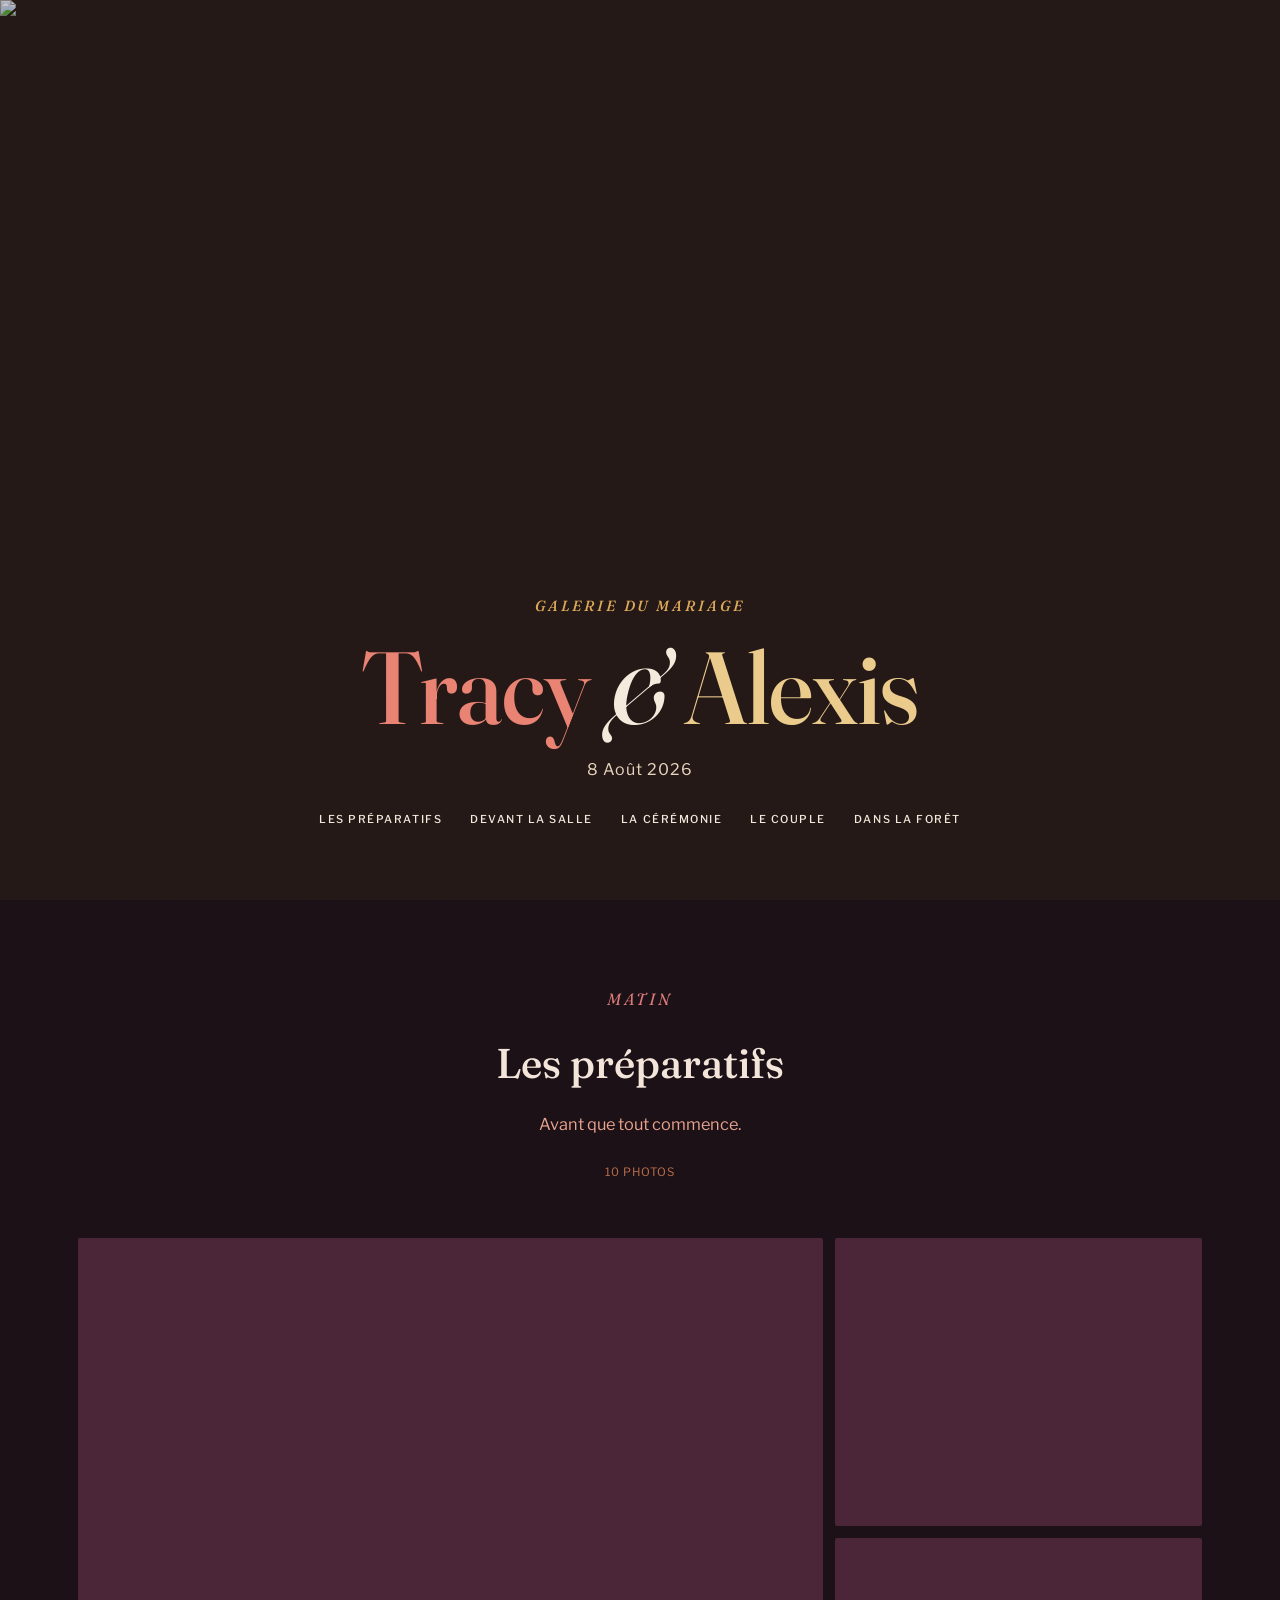
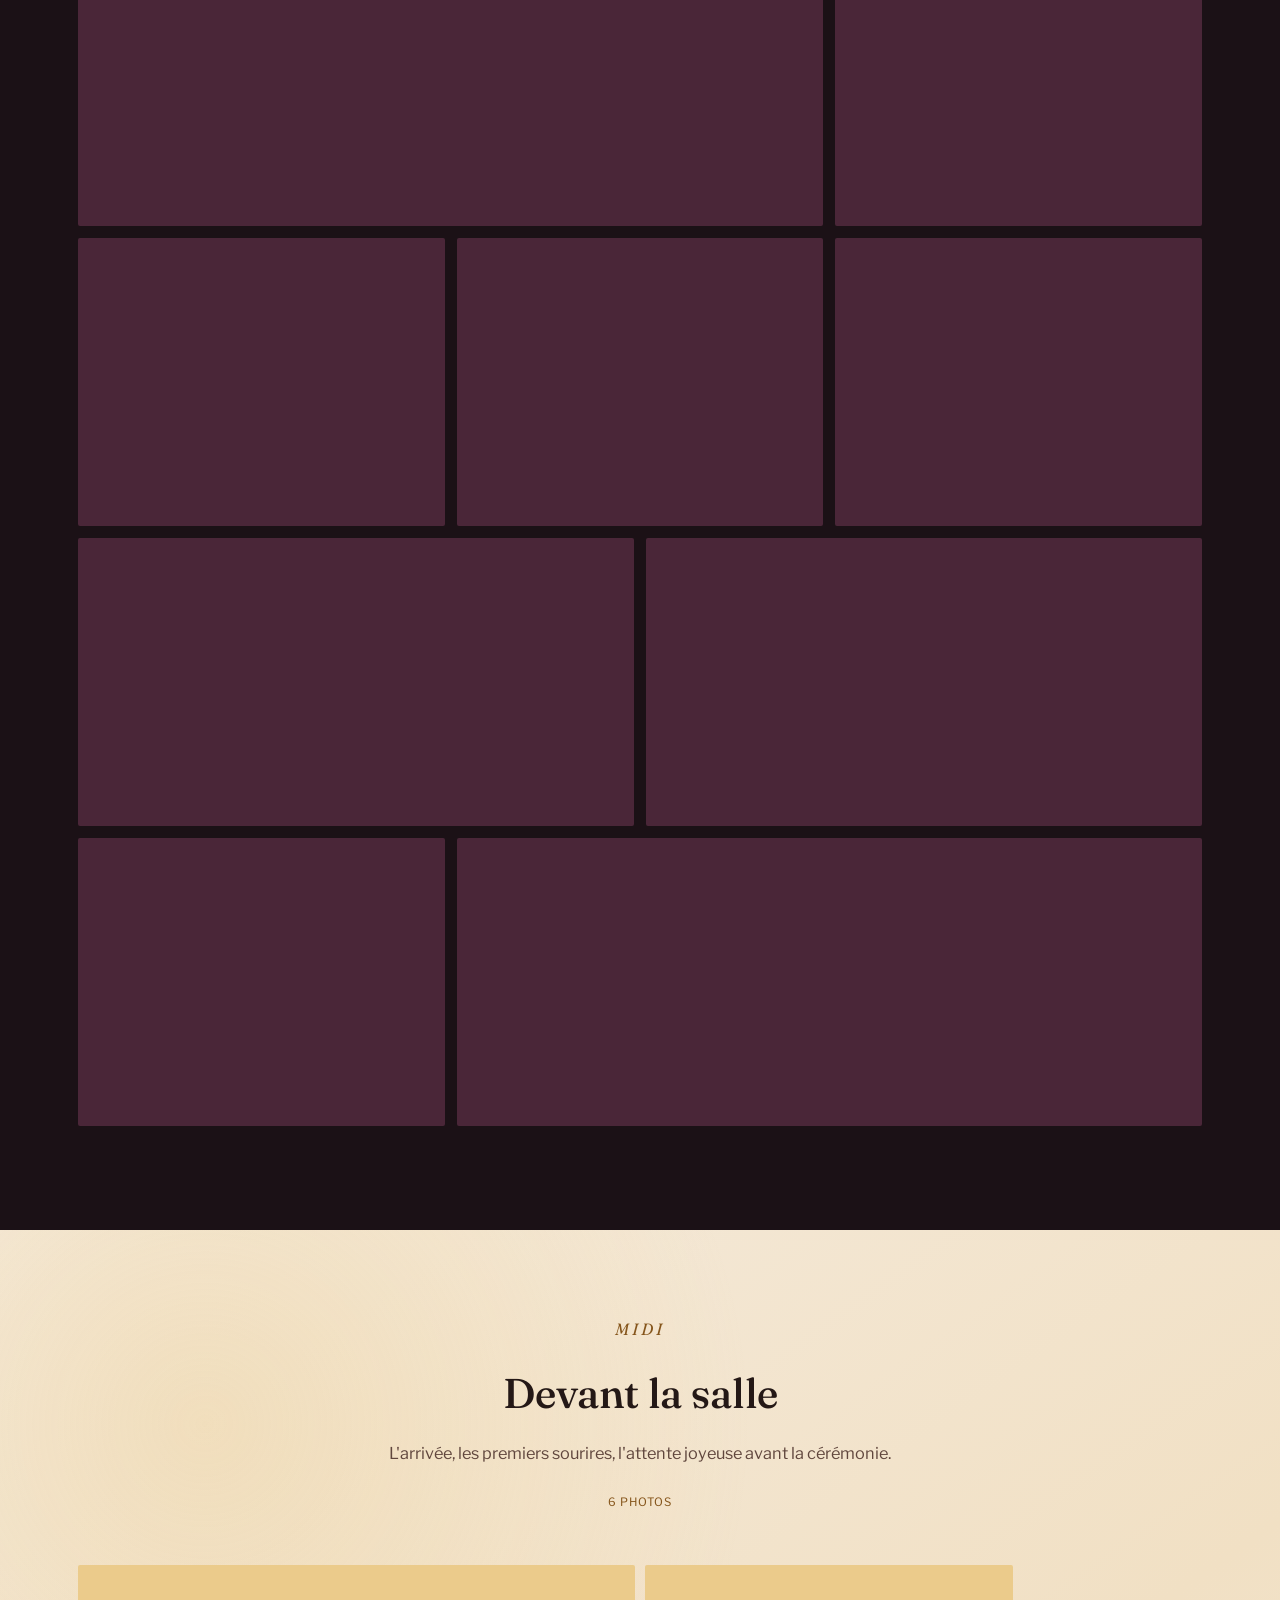
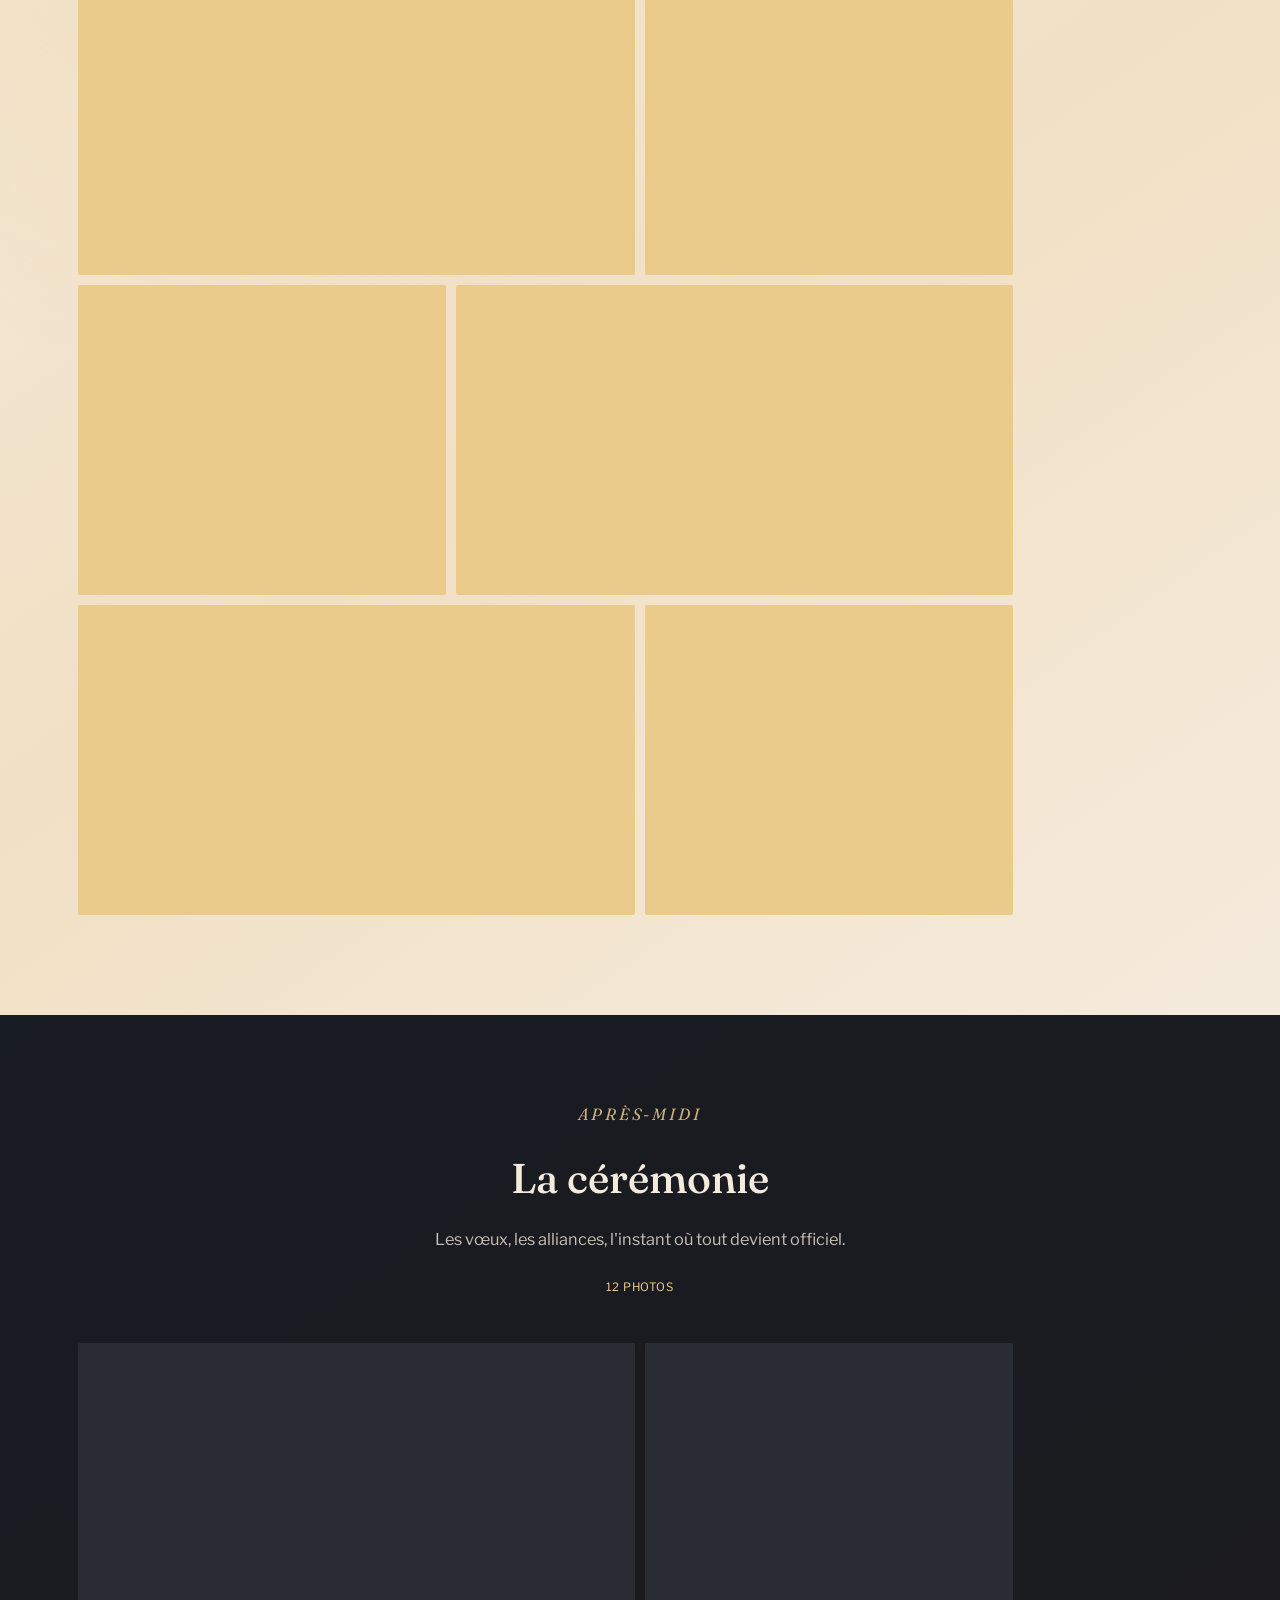
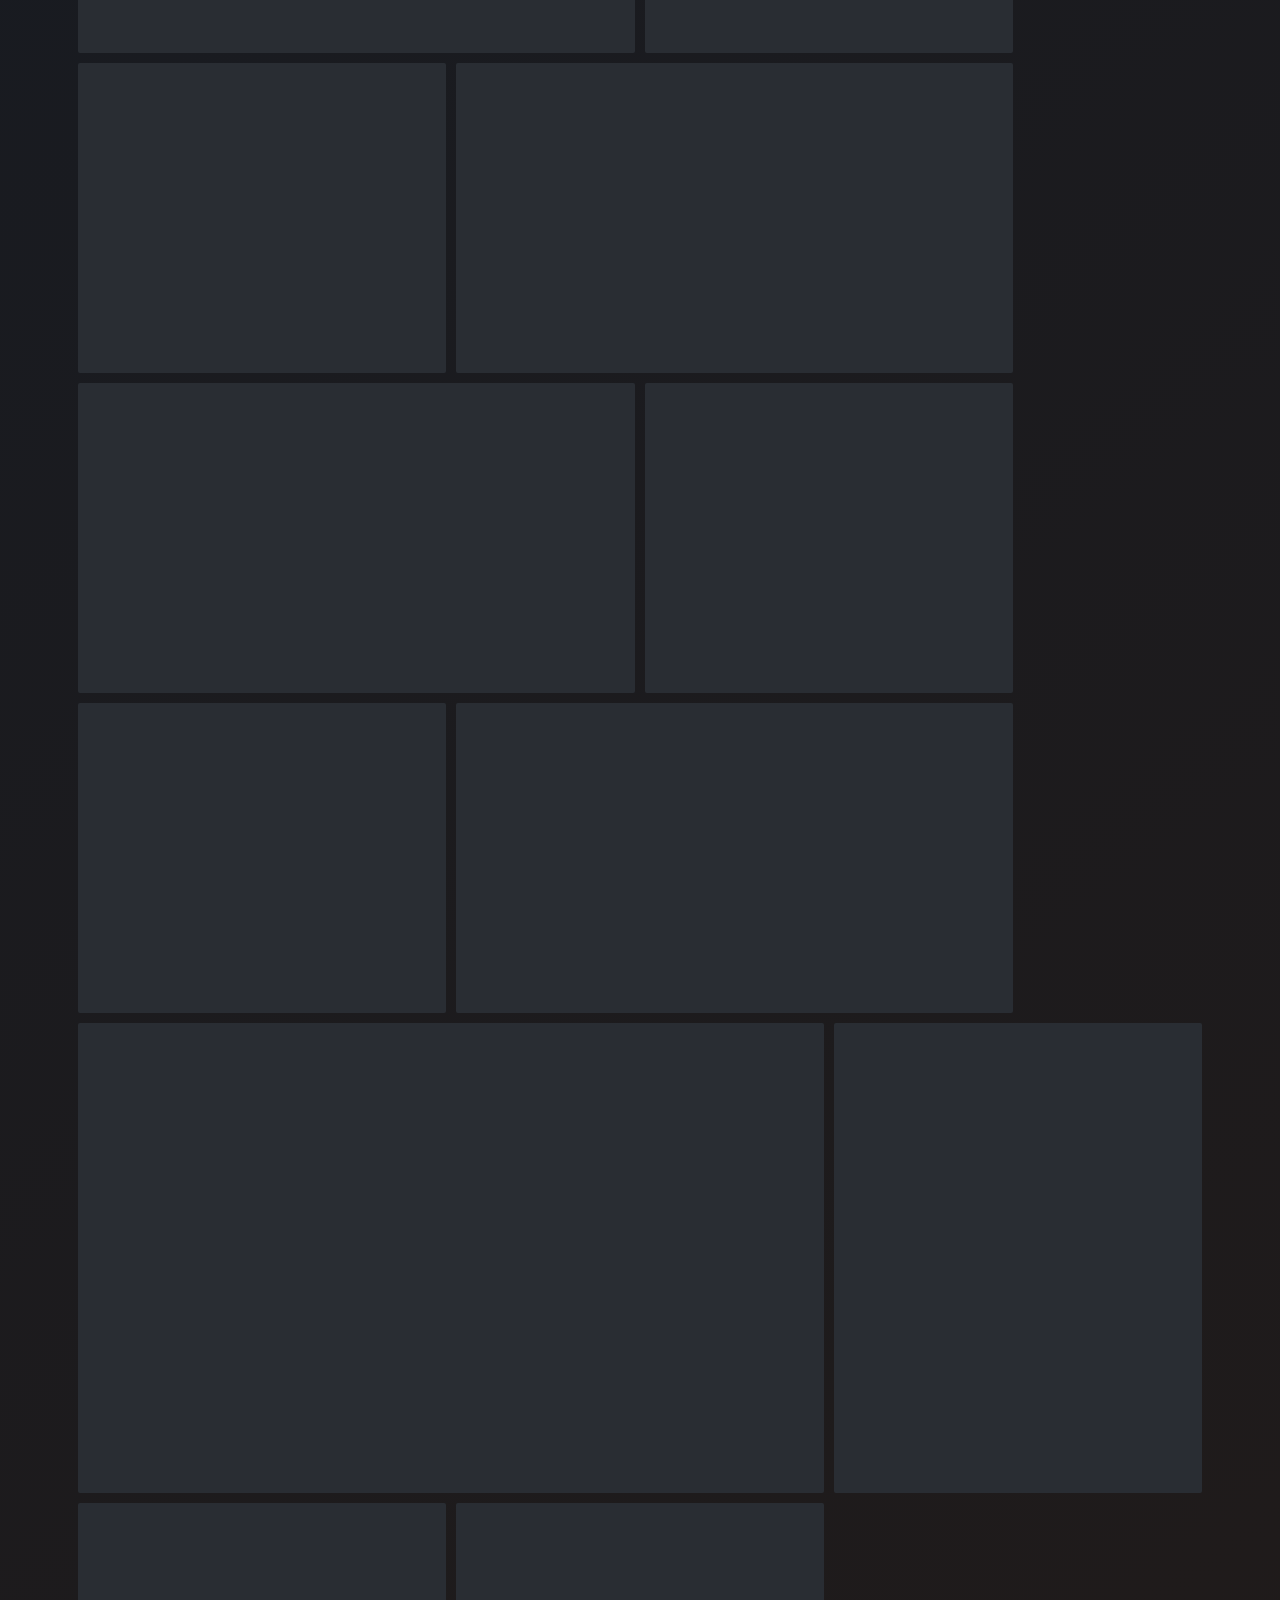
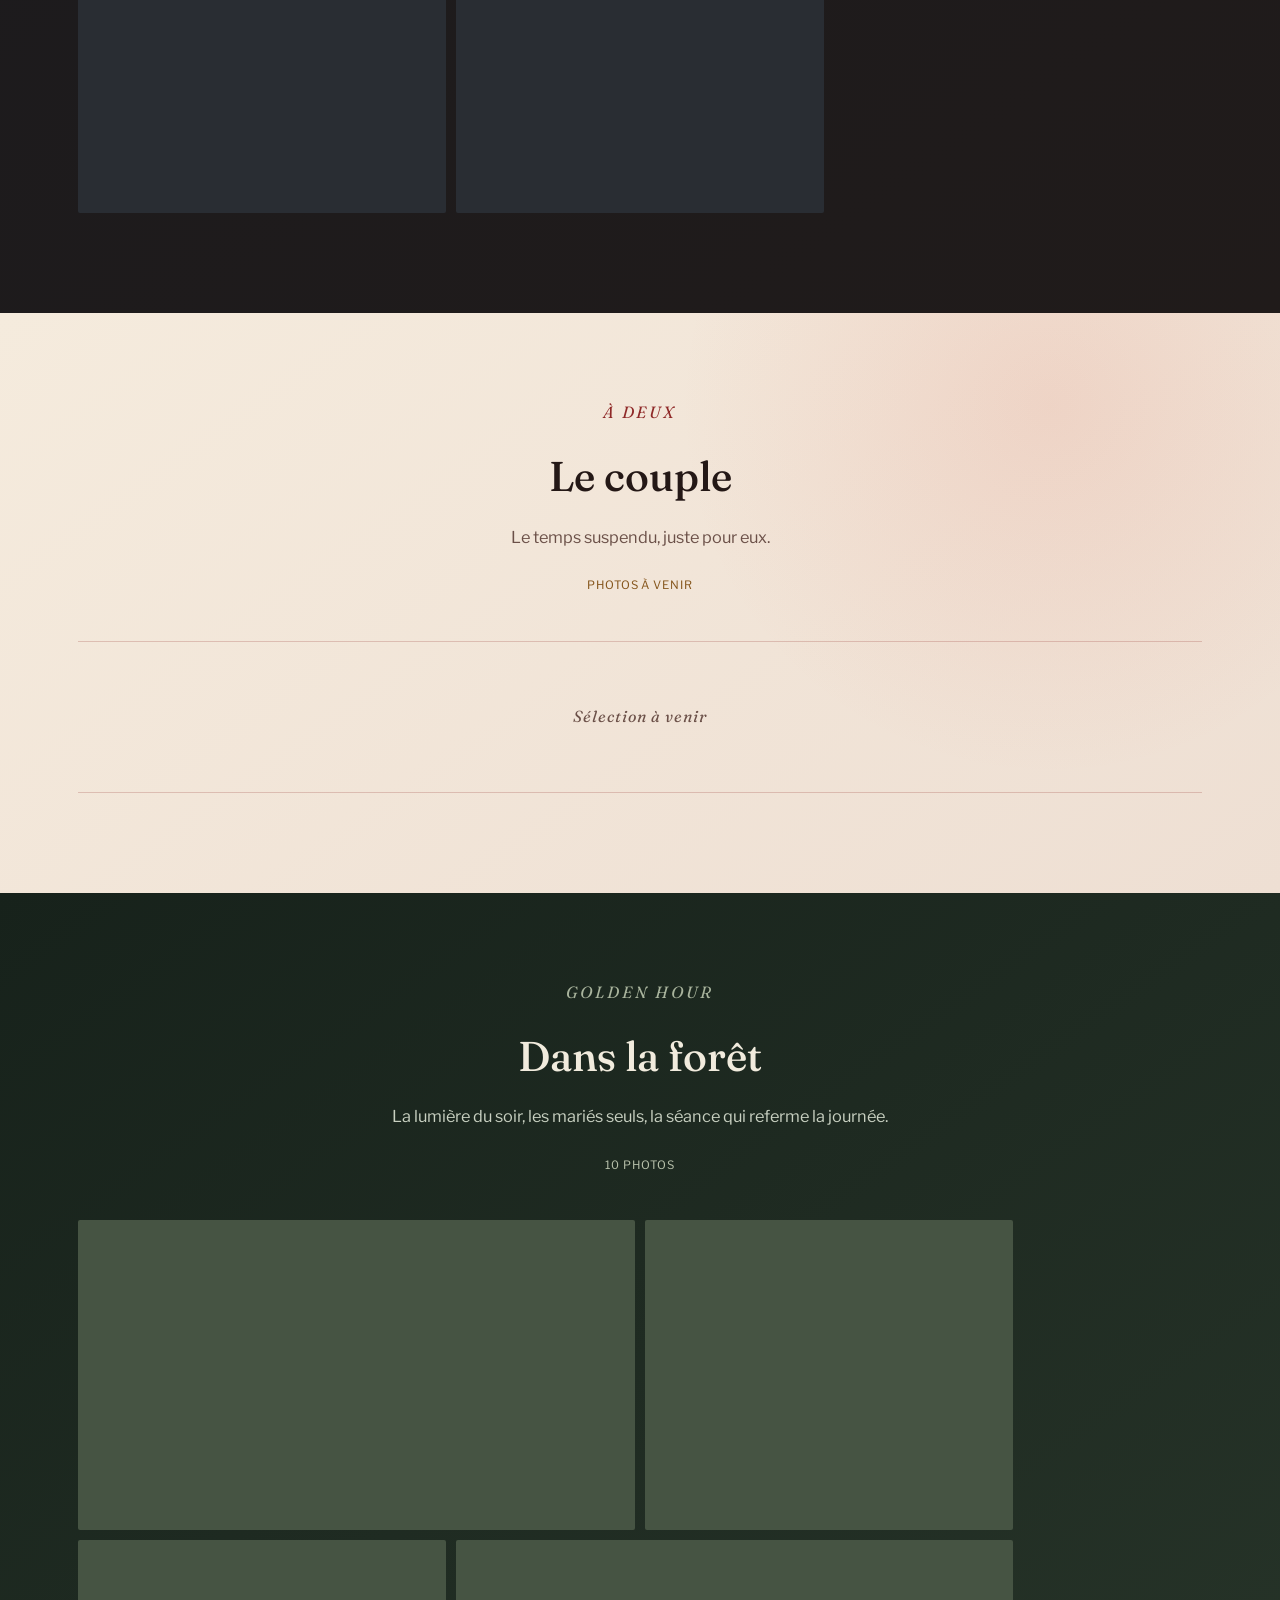
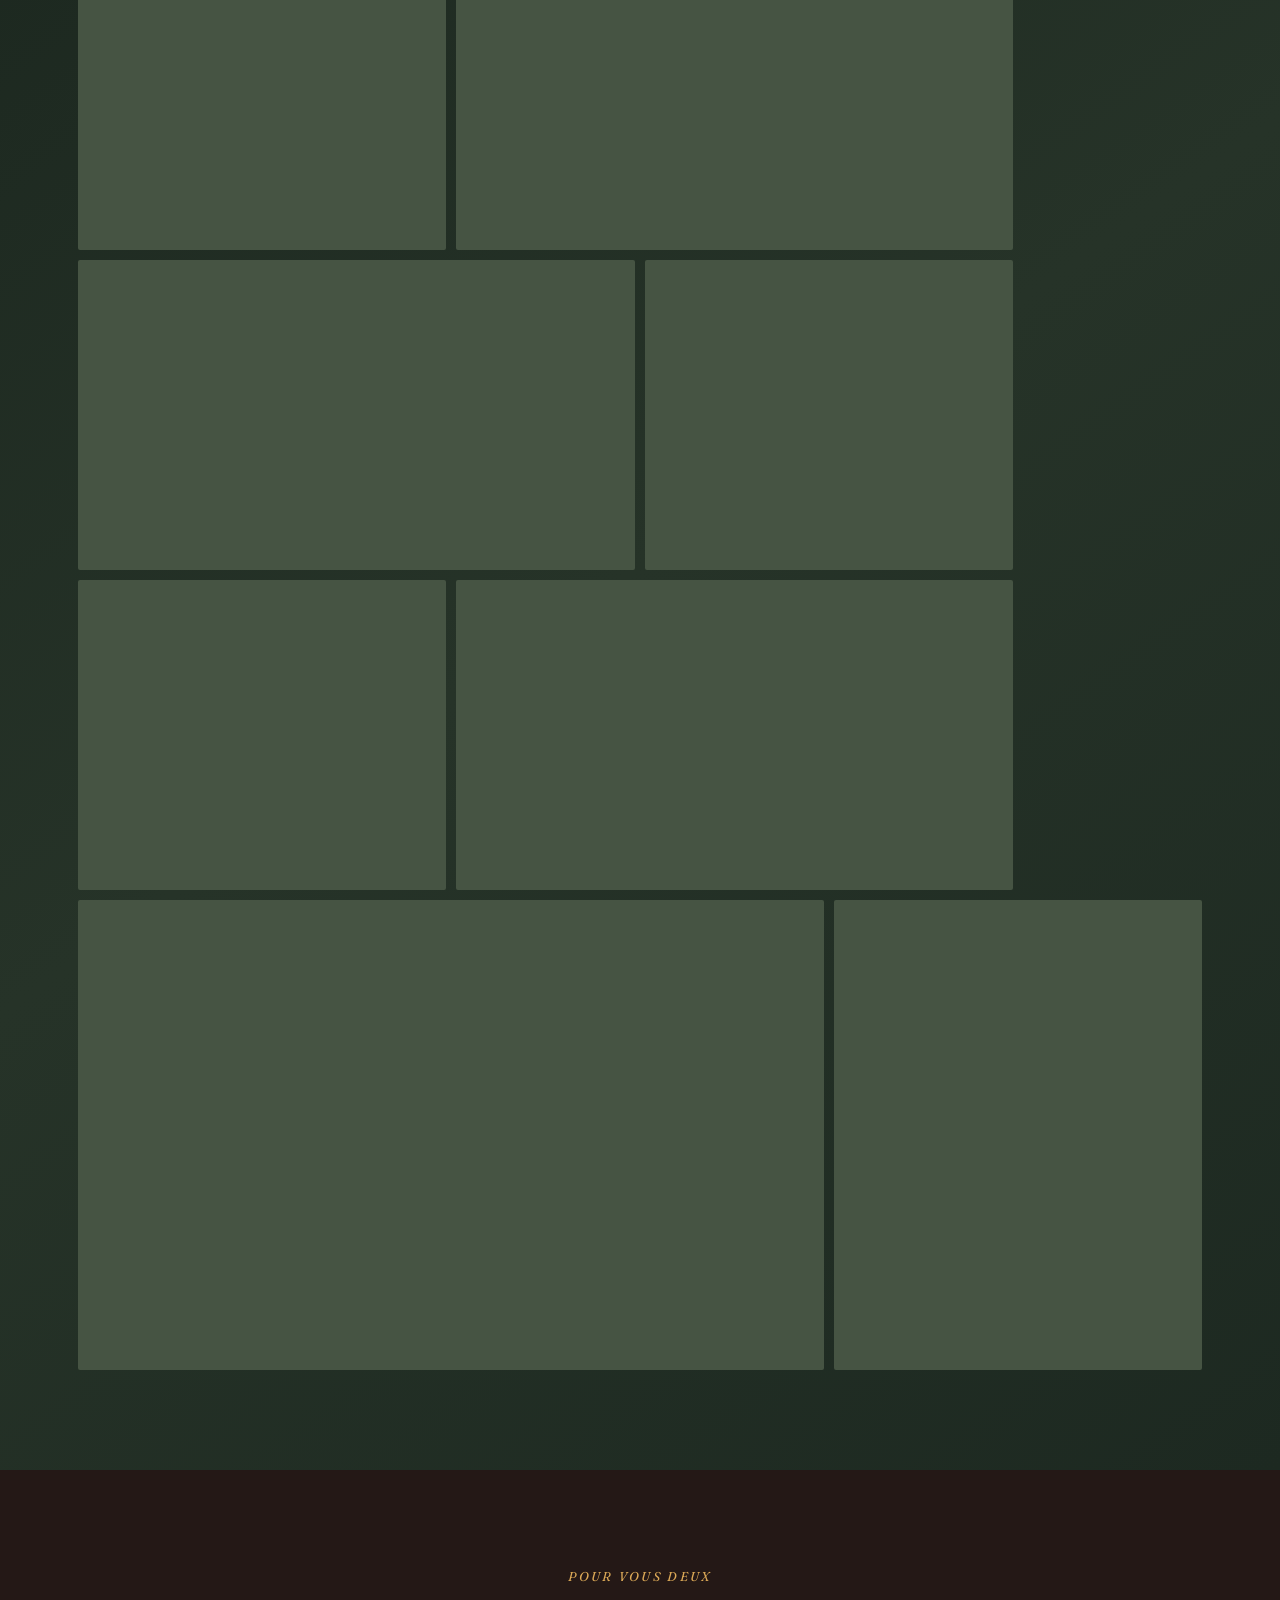
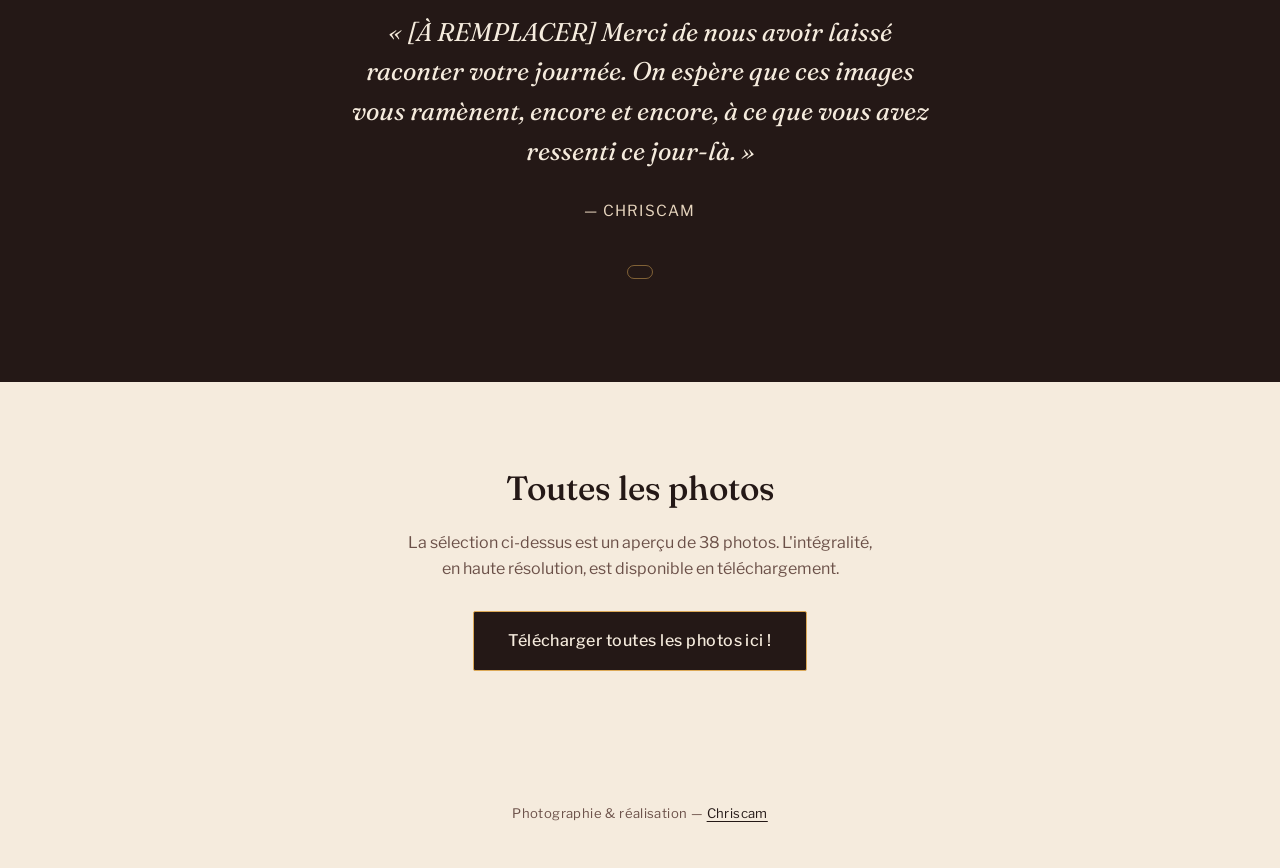
==== commit d9466dc8: "retirer le scrolling hortizontal bizarre" ====
--- a/index.html
+++ b/index.html
@@ -43,7 +43,7 @@
   </div>
 </section>
 
-<main class="wrap" id="main"></main>
+<main id="main"></main>
 
 <div id="remerciements">
 <section class="note-section">
--- a/style.css
+++ b/style.css
@@ -12,13 +12,17 @@
   --max: 1180px;
 }
 *{box-sizing:border-box;}
-html{scroll-behavior:smooth;}
+html{
+  scroll-behavior:smooth;
+  overflow-x:clip;
+}
 @media (prefers-reduced-motion: reduce){
   html{scroll-behavior:auto;}
   *{animation-duration:0.01ms !important; animation-iteration-count:1 !important; transition-duration:0.01ms !important;}
 }
 body{
   margin:0;
+  overflow-x:clip;
   background:var(--paper);
   color:var(--ink);
   font-family:'Libre Franklin', sans-serif;
@@ -286,8 +290,11 @@
 .grid img{
   width:100%; height:100%;
   object-fit:cover;
-  transition:transform 0.6s cubic-bezier(.2,.7,.2,1);
-}
+  opacity:0;
+  transition:opacity .32s ease, transform 0.6s cubic-bezier(.2,.7,.2,1);
+}
+.grid img.is-loaded{opacity:1;}
+.grid img.is-error{opacity:0;}
 .grid figure:hover img{transform:scale(1.045);}
 .grid figure:focus-visible{outline:3px solid var(--red); outline-offset:2px;}
 
@@ -308,16 +315,6 @@
   padding-top:72px;
   padding-bottom:104px;
   color:#F4E5DA;
-}
-#preparatifs::before{
-  content:"";
-  position:absolute;
-  z-index:-1;
-  top:0;
-  bottom:0;
-  left:50%;
-  width:100vw;
-  transform:translateX(-50%);
   background:#1B1116;
 }
 #preparatifs .moment-head{margin-bottom:54px;}
@@ -346,16 +343,6 @@
   z-index:0;
   padding-top:72px;
   padding-bottom:100px;
-}
-#salle::before{
-  content:"";
-  position:absolute;
-  z-index:-1;
-  top:0;
-  bottom:0;
-  left:50%;
-  width:100vw;
-  transform:translateX(-50%);
   background:
     radial-gradient(circle at 16% 14%, rgba(235,203,139,.34), transparent 34%),
     linear-gradient(145deg, #F5EBDD 0%, #F1E0C4 52%, #F5EBDD 100%);
@@ -374,20 +361,12 @@
   padding-top:72px;
   padding-bottom:100px;
 }
-#ceremonie::before,
-#couple::before,
-#foret::before{
-  content:"";
-  position:absolute;
-  z-index:-1;
-  inset:0 auto 0 50%;
-  width:100vw;
-  transform:translateX(-50%);
-}
 
 /* A restrained, solemn chapter around the ceremony. */
-#ceremonie{color:#F5EBDD;}
-#ceremonie::before{background:linear-gradient(145deg,#171B22 0%,#201B1A 100%);}
+#ceremonie{
+  color:#F5EBDD;
+  background:linear-gradient(145deg,#171B22 0%,#201B1A 100%);
+}
 #ceremonie .moment-head .eyebrow{color:#CDB27F;}
 #ceremonie .moment-head p{color:#C9BFB3;}
 #ceremonie .moment-count{color:#EBCB8B;}
@@ -395,8 +374,8 @@
 #ceremonie .grid figure:focus-visible{outline-color:var(--gold-light);}
 
 /* Ready for the future couple portrait selection. */
-#couple{color:var(--ink);}
-#couple::before{
+#couple{
+  color:var(--ink);
   background:
     radial-gradient(circle at 82% 16%,rgba(217,91,69,.12),transparent 32%),
     linear-gradient(145deg,#F5EBDD 0%,#EEDFD3 100%);
@@ -421,8 +400,10 @@
 }
 
 /* The final chapter returns to a muted, natural forest palette. */
-#foret{color:#F1EBDD;}
-#foret::before{background:linear-gradient(145deg,#17221B 0%,#263328 56%,#1D2921 100%);}
+#foret{
+  color:#F1EBDD;
+  background:linear-gradient(145deg,#17221B 0%,#263328 56%,#1D2921 100%);
+}
 #foret .moment-head .eyebrow{color:#A9B49D;}
 #foret .moment-head p{color:#C8D0C1;}
 #foret .moment-count{color:#B7C0AA;}
@@ -513,20 +494,34 @@
 .lightbox{
   position:fixed; inset:0;
   background:rgba(27,17,22,.97);
-  display:none;
+  display:flex;
   align-items:center;
   justify-content:center;
   z-index:70;
   padding:24px;
-}
-.lightbox.open{display:flex;}
+  opacity:0;
+  visibility:hidden;
+  pointer-events:none;
+  touch-action:pan-y;
+  transition:opacity .22s ease, visibility 0s linear .22s;
+}
+.lightbox.open{
+  opacity:1;
+  visibility:visible;
+  pointer-events:auto;
+  transition-delay:0s;
+}
 .lightbox img{
   max-width:min(88vw, 1200px);
   max-height:82vh;
   width:auto;
   object-fit:contain;
   border-radius:2px;
-}
+  opacity:0;
+  transform:scale(.985);
+  transition:opacity .18s ease, transform .22s ease;
+}
+.lightbox img.is-visible{opacity:1; transform:scale(1);}
 .lightbox-close{
   position:absolute;
   top:22px; right:26px;
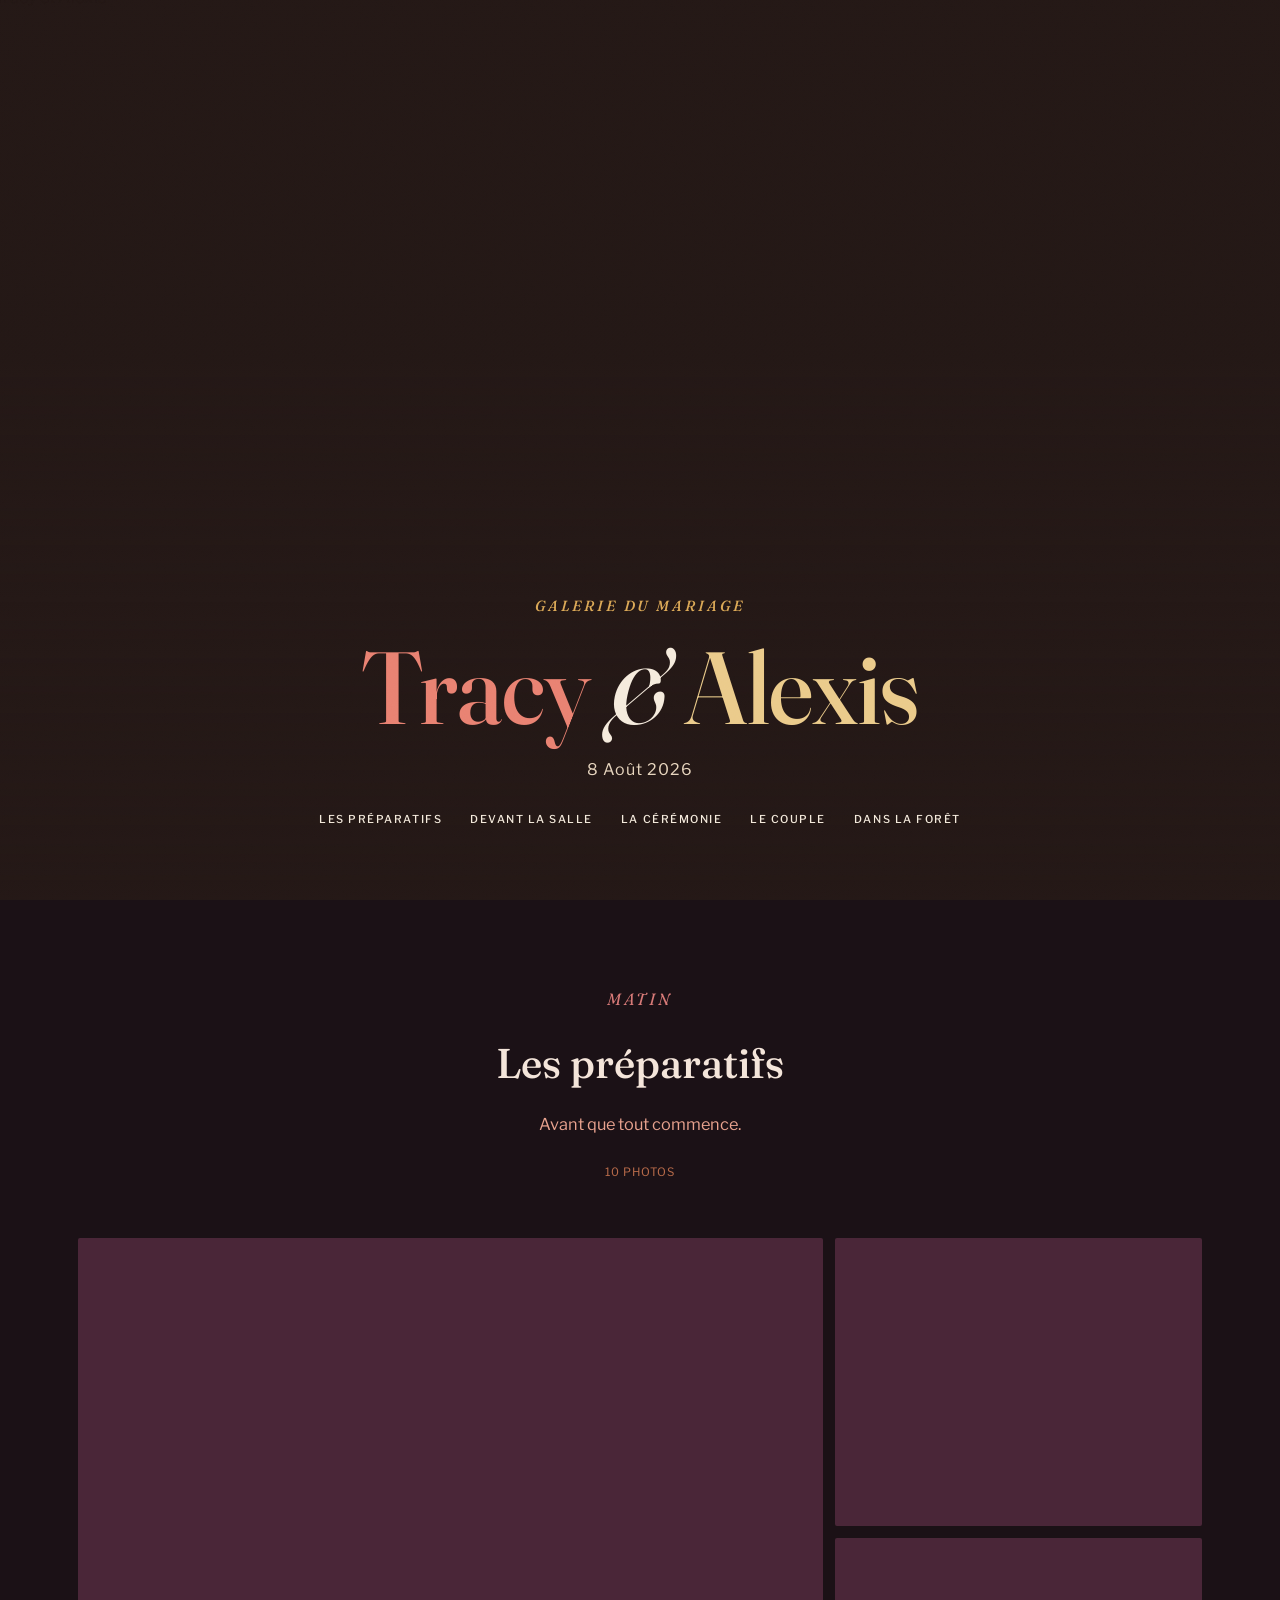
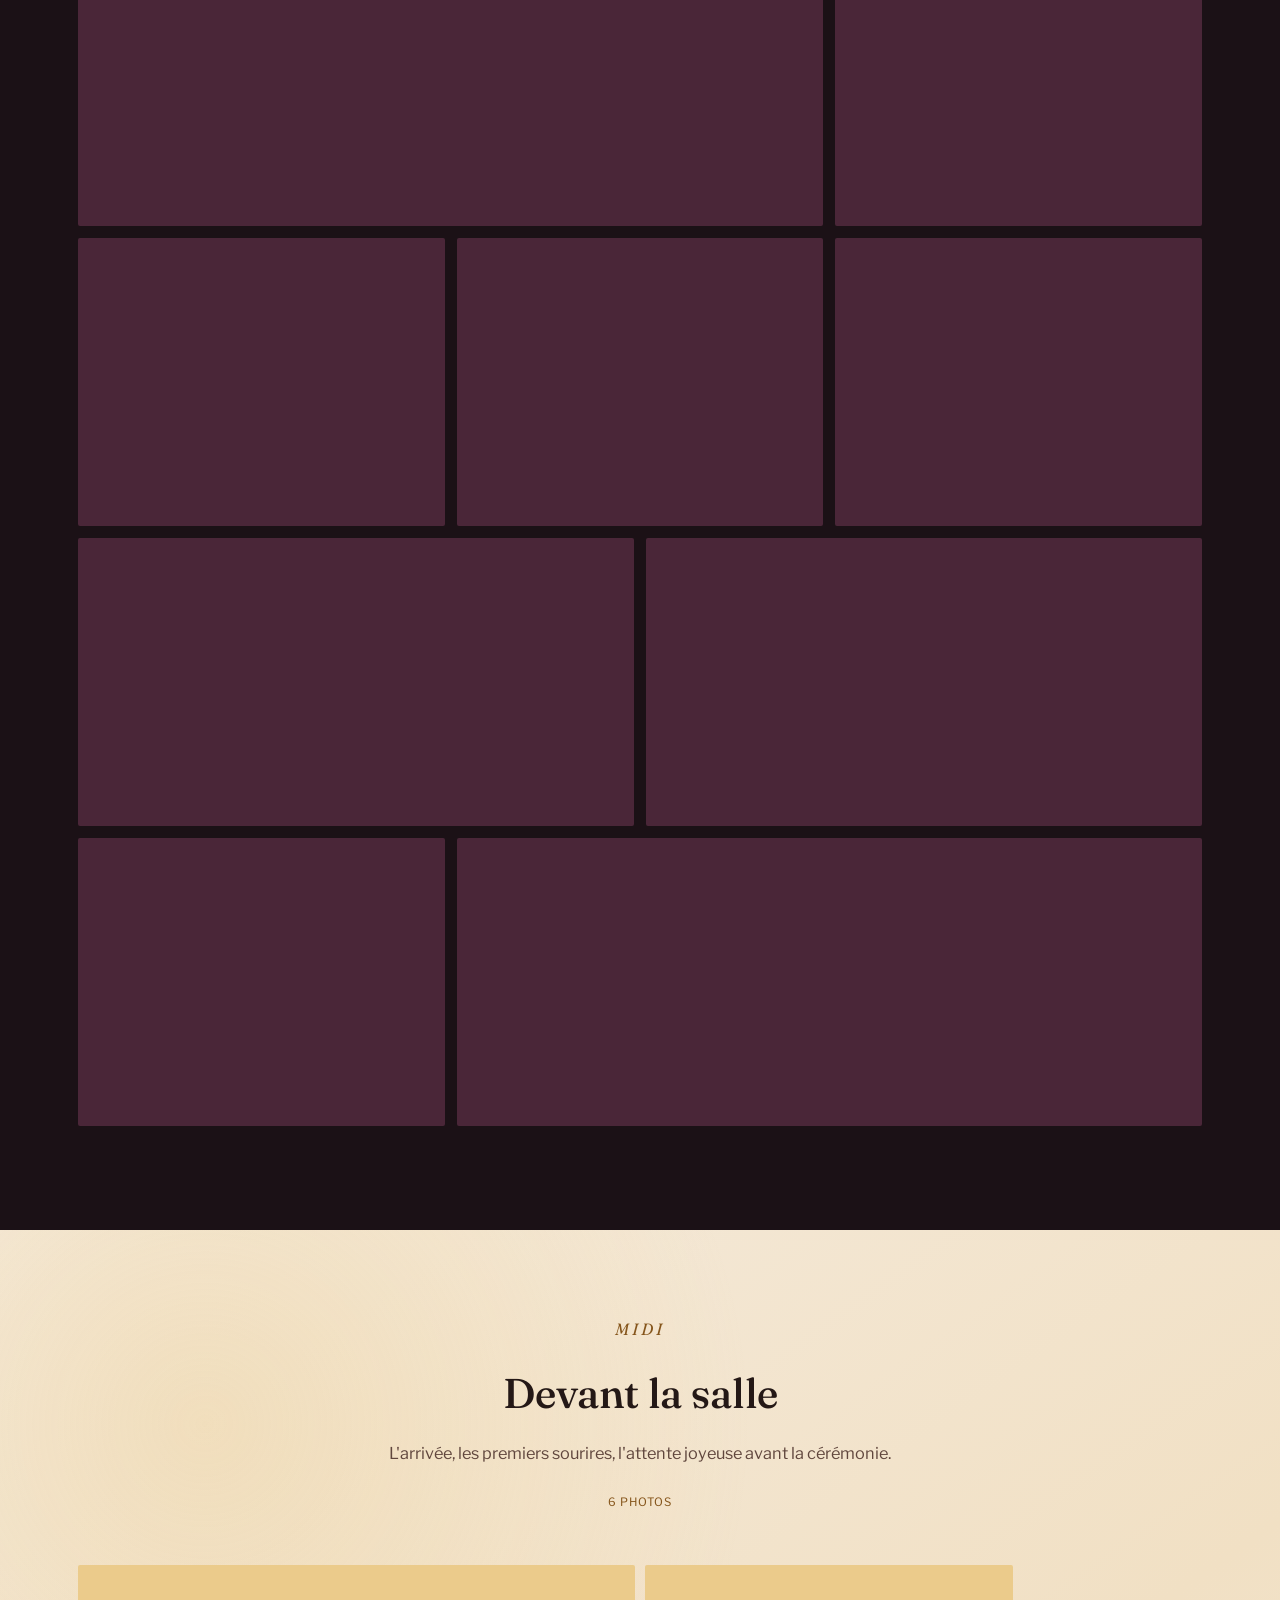
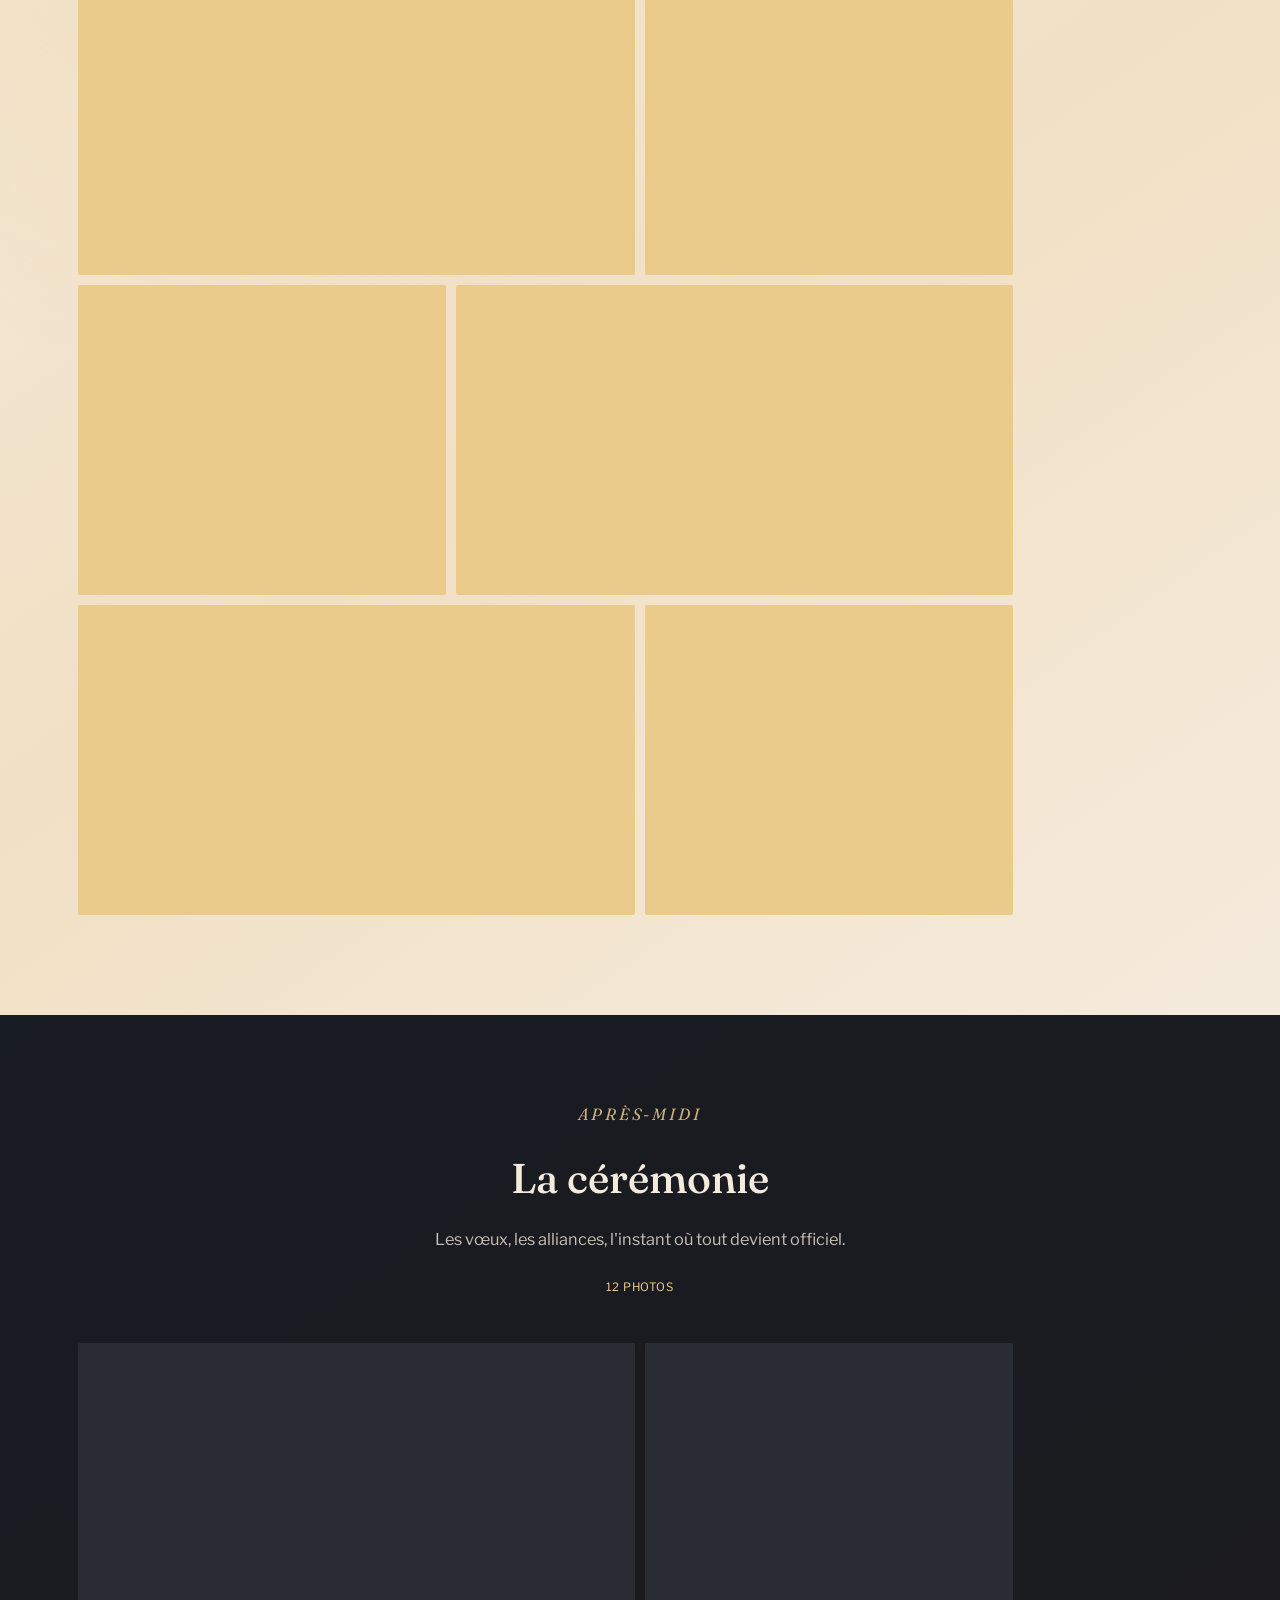
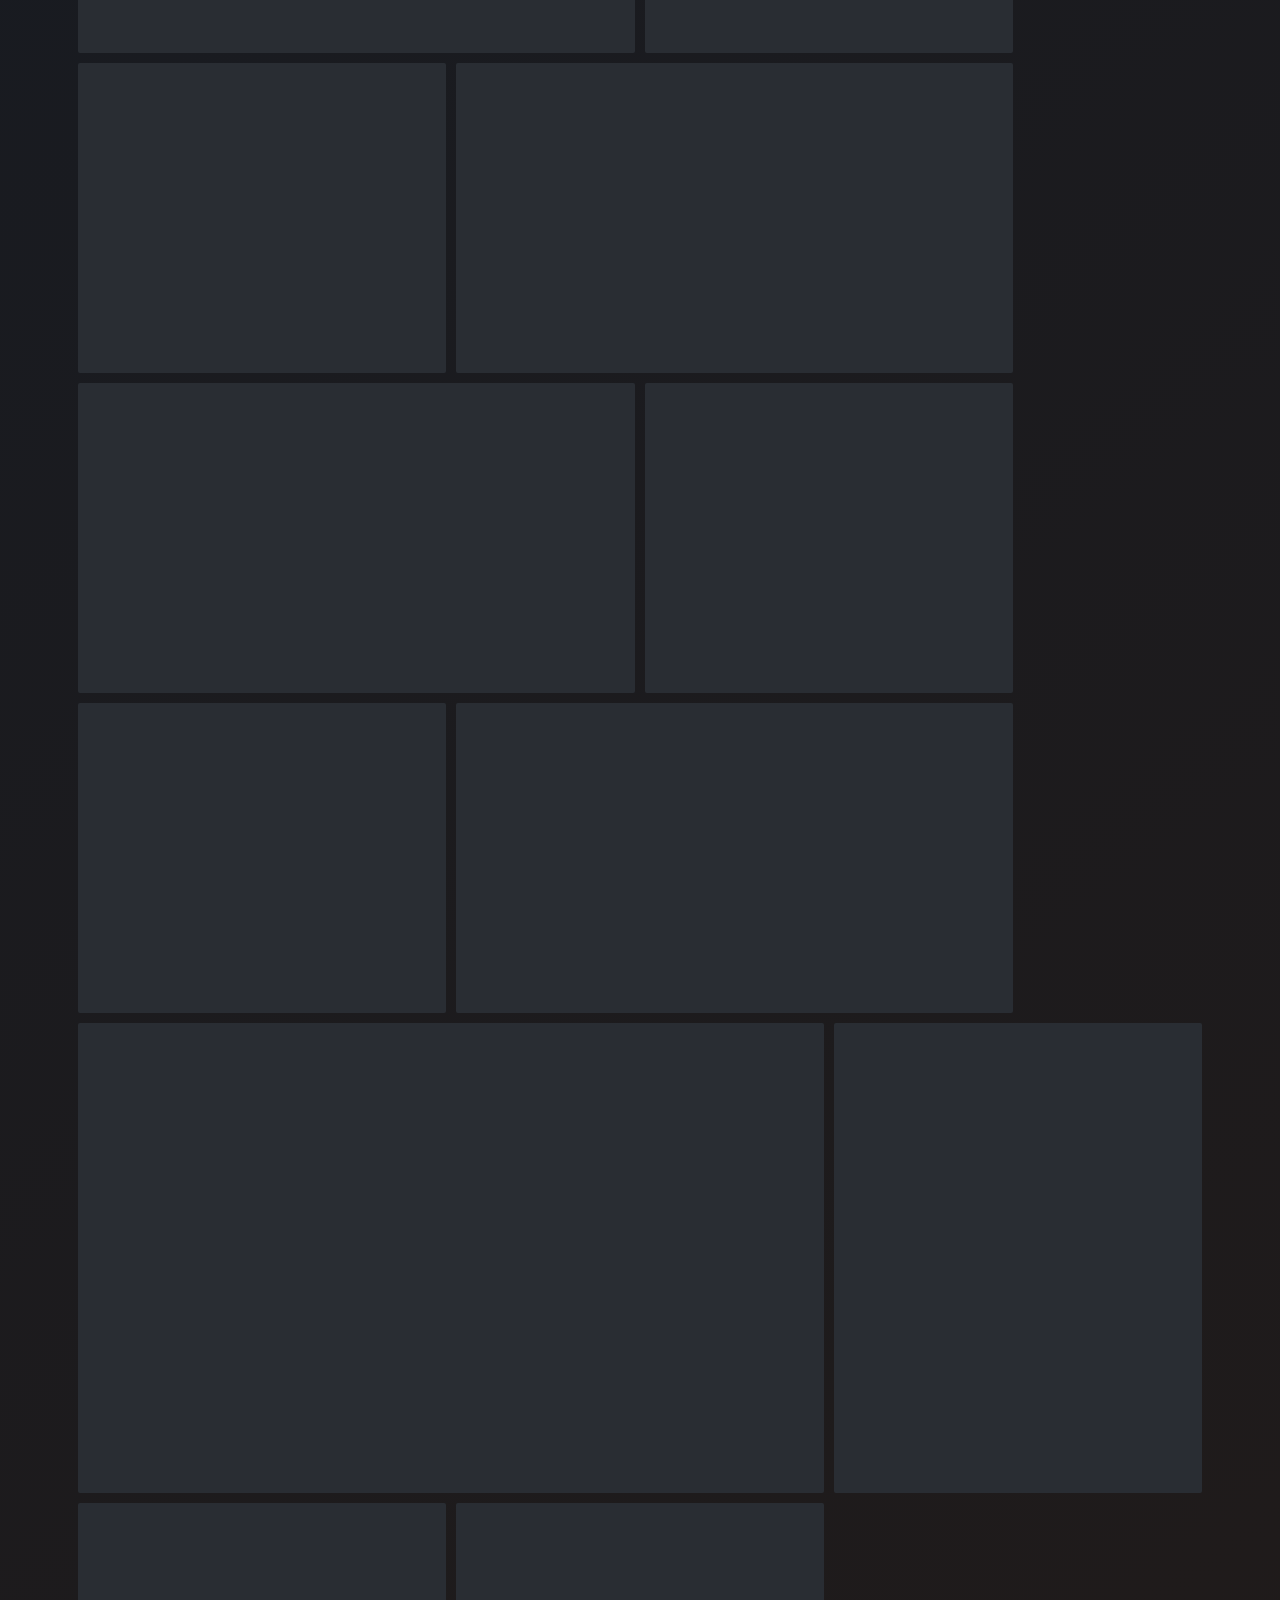
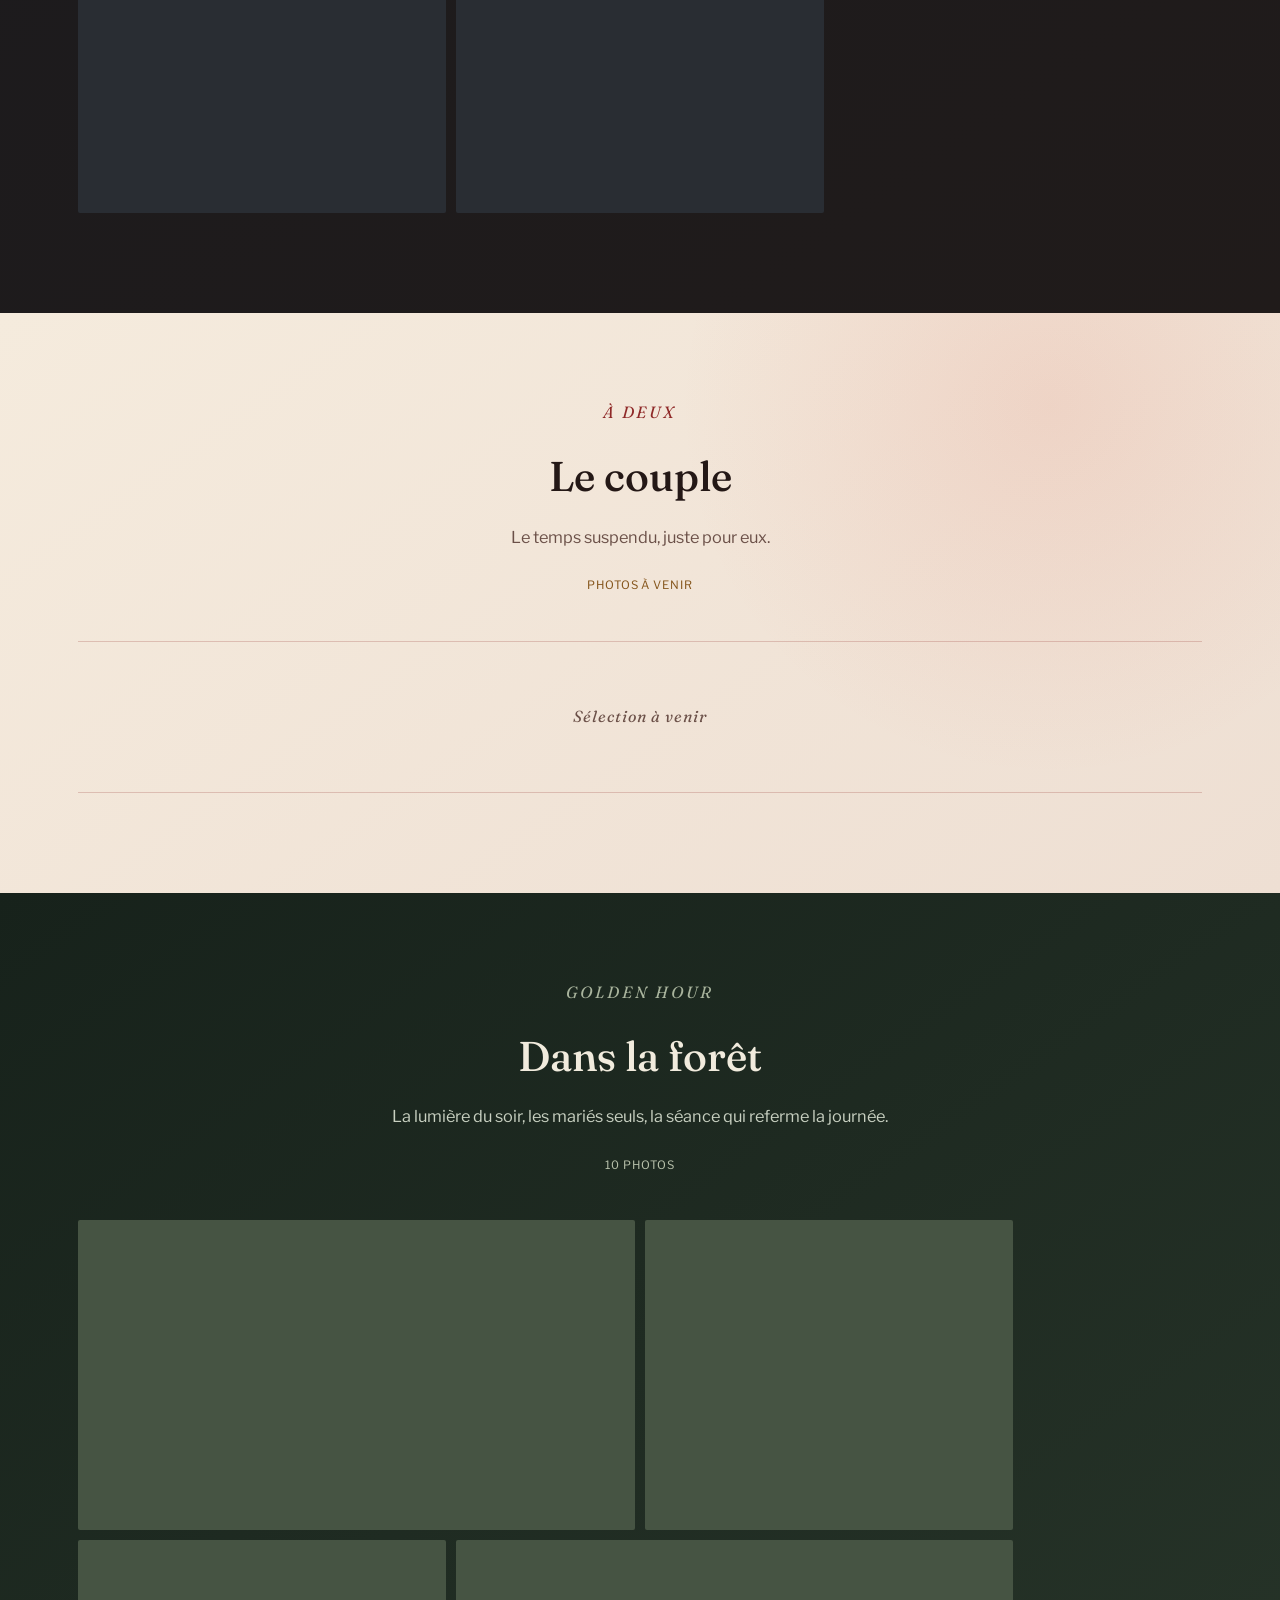
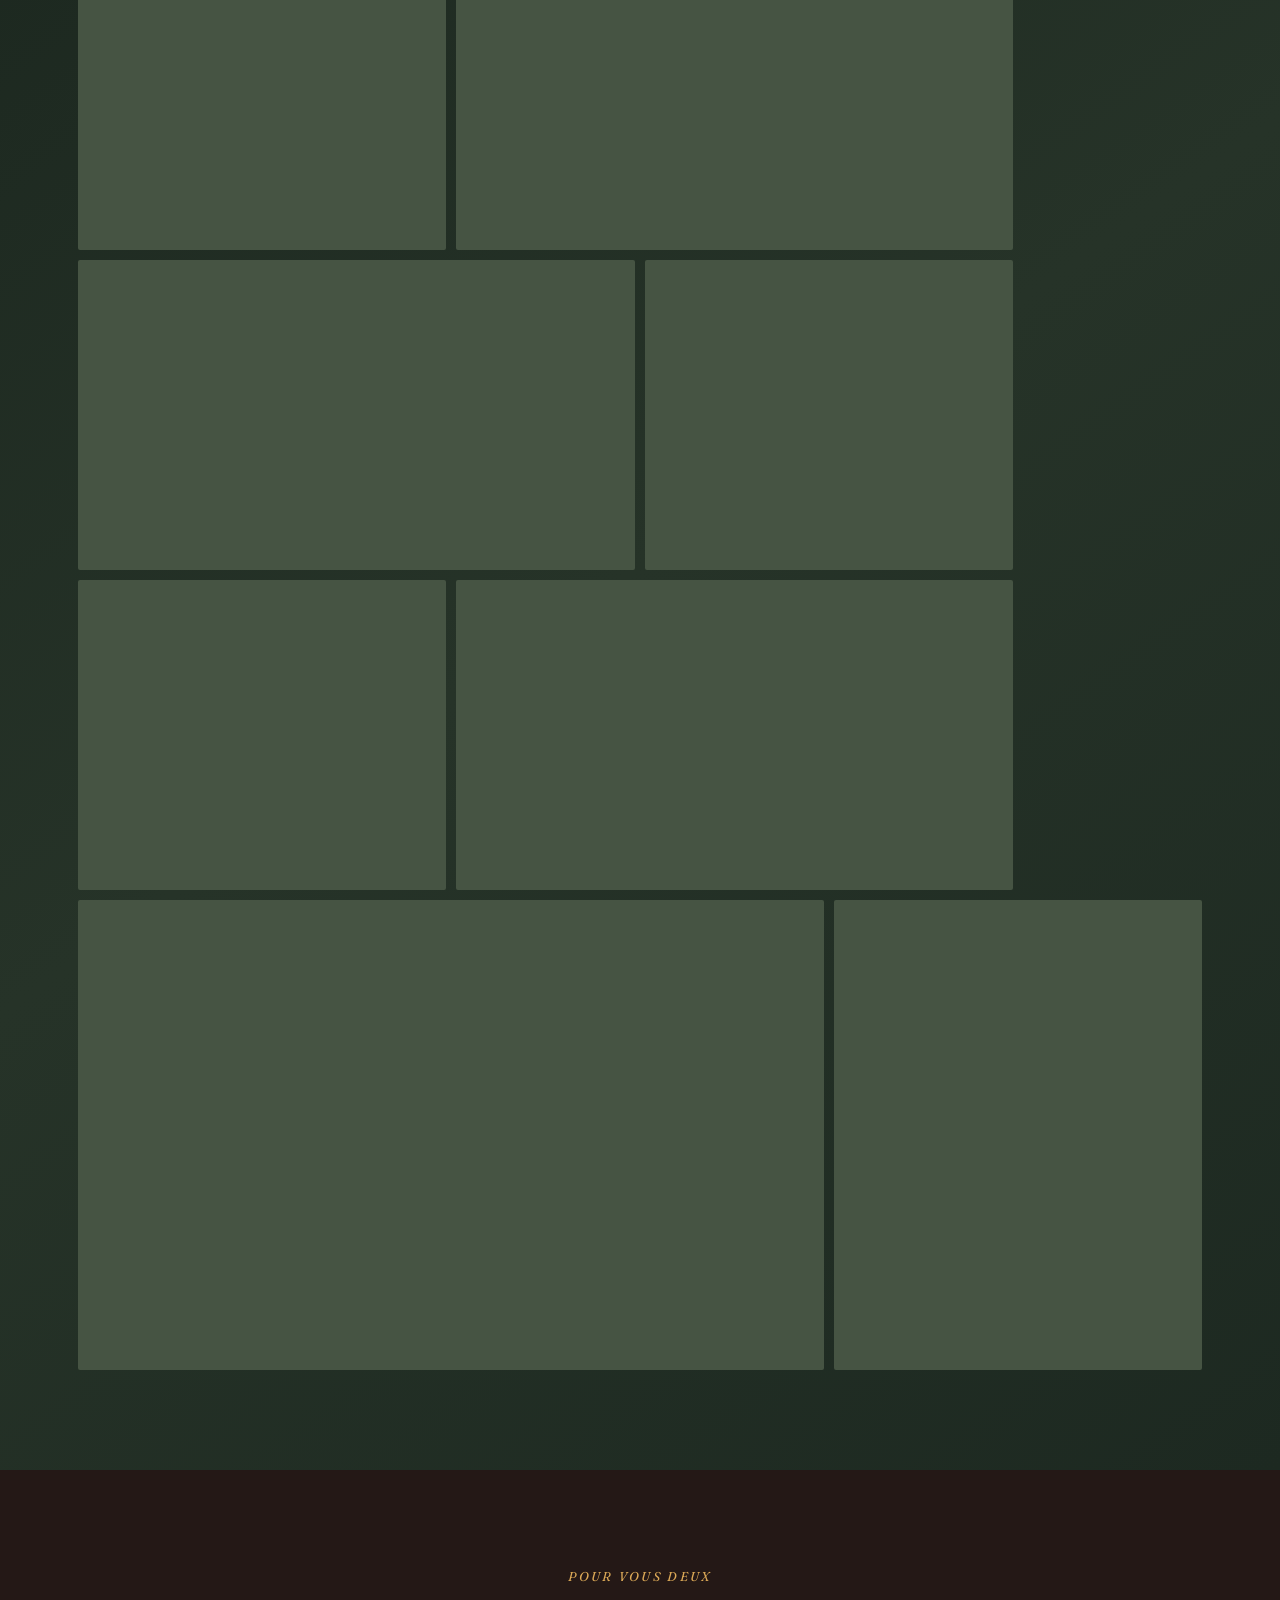
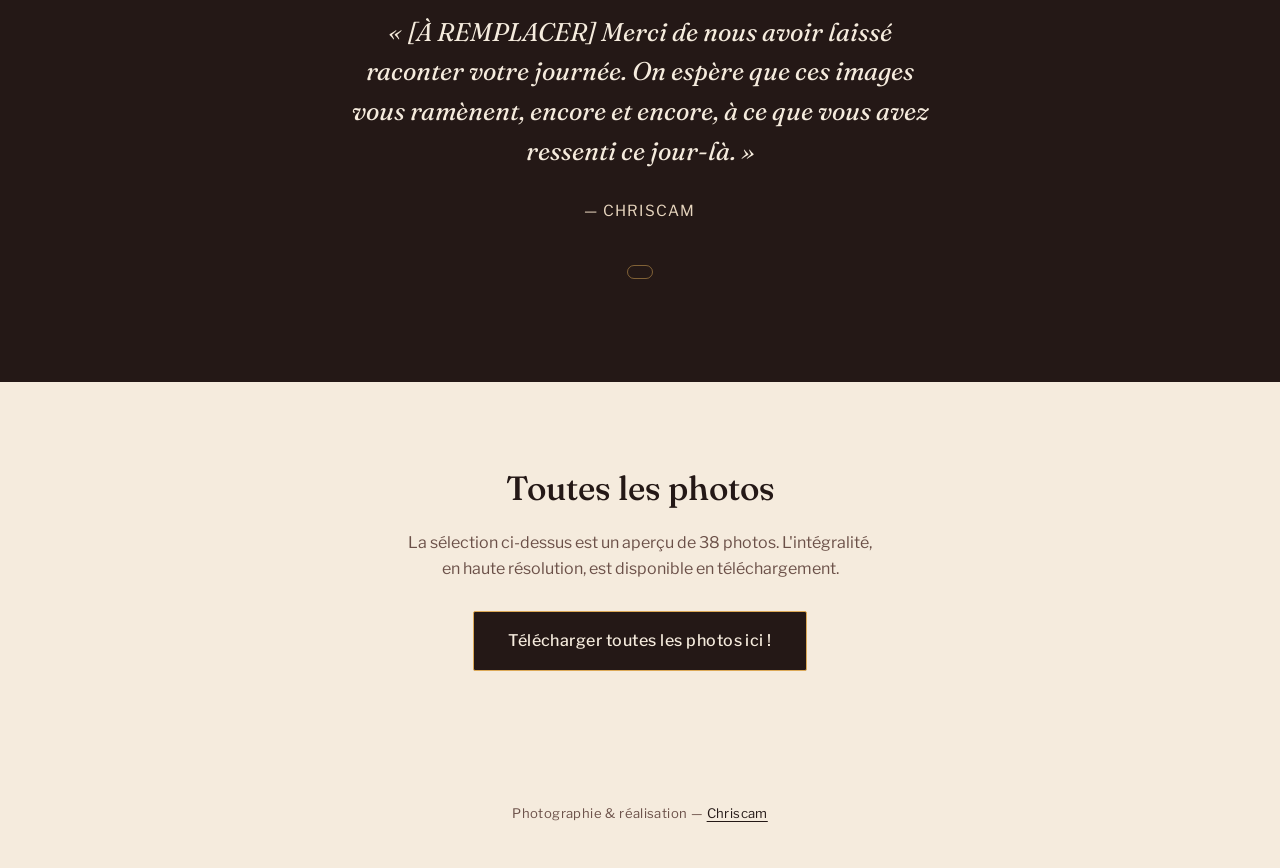
==== commit 07c99b3a: "Add responsive hero slideshow" ====
--- a/index.html
+++ b/index.html
@@ -28,7 +28,8 @@
 <nav class="side-nav" id="side-nav" aria-label="Navigation des sections"></nav>
 
 <section class="hero">
-  <img id="hero-img" src="" alt="Tracy et Alexis" loading="eager">
+  <img class="hero-slide is-visible is-zooming" id="hero-img" src="" alt="Tracy et Alexis" loading="eager">
+  <img class="hero-slide" id="hero-img-next" alt="" aria-hidden="true">
   <div class="hero-content">
     <p class="eyebrow">Galerie du mariage</p>
     <h1><span class="name-tracy">Tracy</span> <span class="amp">&amp;</span> <span class="name-alexis">Alexis</span></h1>
--- a/style.css
+++ b/style.css
@@ -174,11 +174,22 @@
   overflow:hidden;
   background:var(--ink);
 }
-.hero img{
+.hero-slide{
   position:absolute; inset:0;
   width:100%; height:100%;
   object-fit:cover;
-  opacity:0.88;
+  object-position:center center;
+  opacity:0;
+  transition:opacity 1s cubic-bezier(.4,0,.2,1);
+  transform-origin:center center;
+}
+.hero-slide.is-visible{opacity:0.88;}
+.hero-slide.is-zooming{
+  animation:hero-slow-zoom 15s cubic-bezier(.2,.55,.35,1) forwards;
+}
+@keyframes hero-slow-zoom{to{transform:scale(1.035);}}
+@media (prefers-reduced-motion:reduce){
+  .hero-slide{animation:none; transform:none; transition:none;}
 }
 .hero::after{
   content:"";
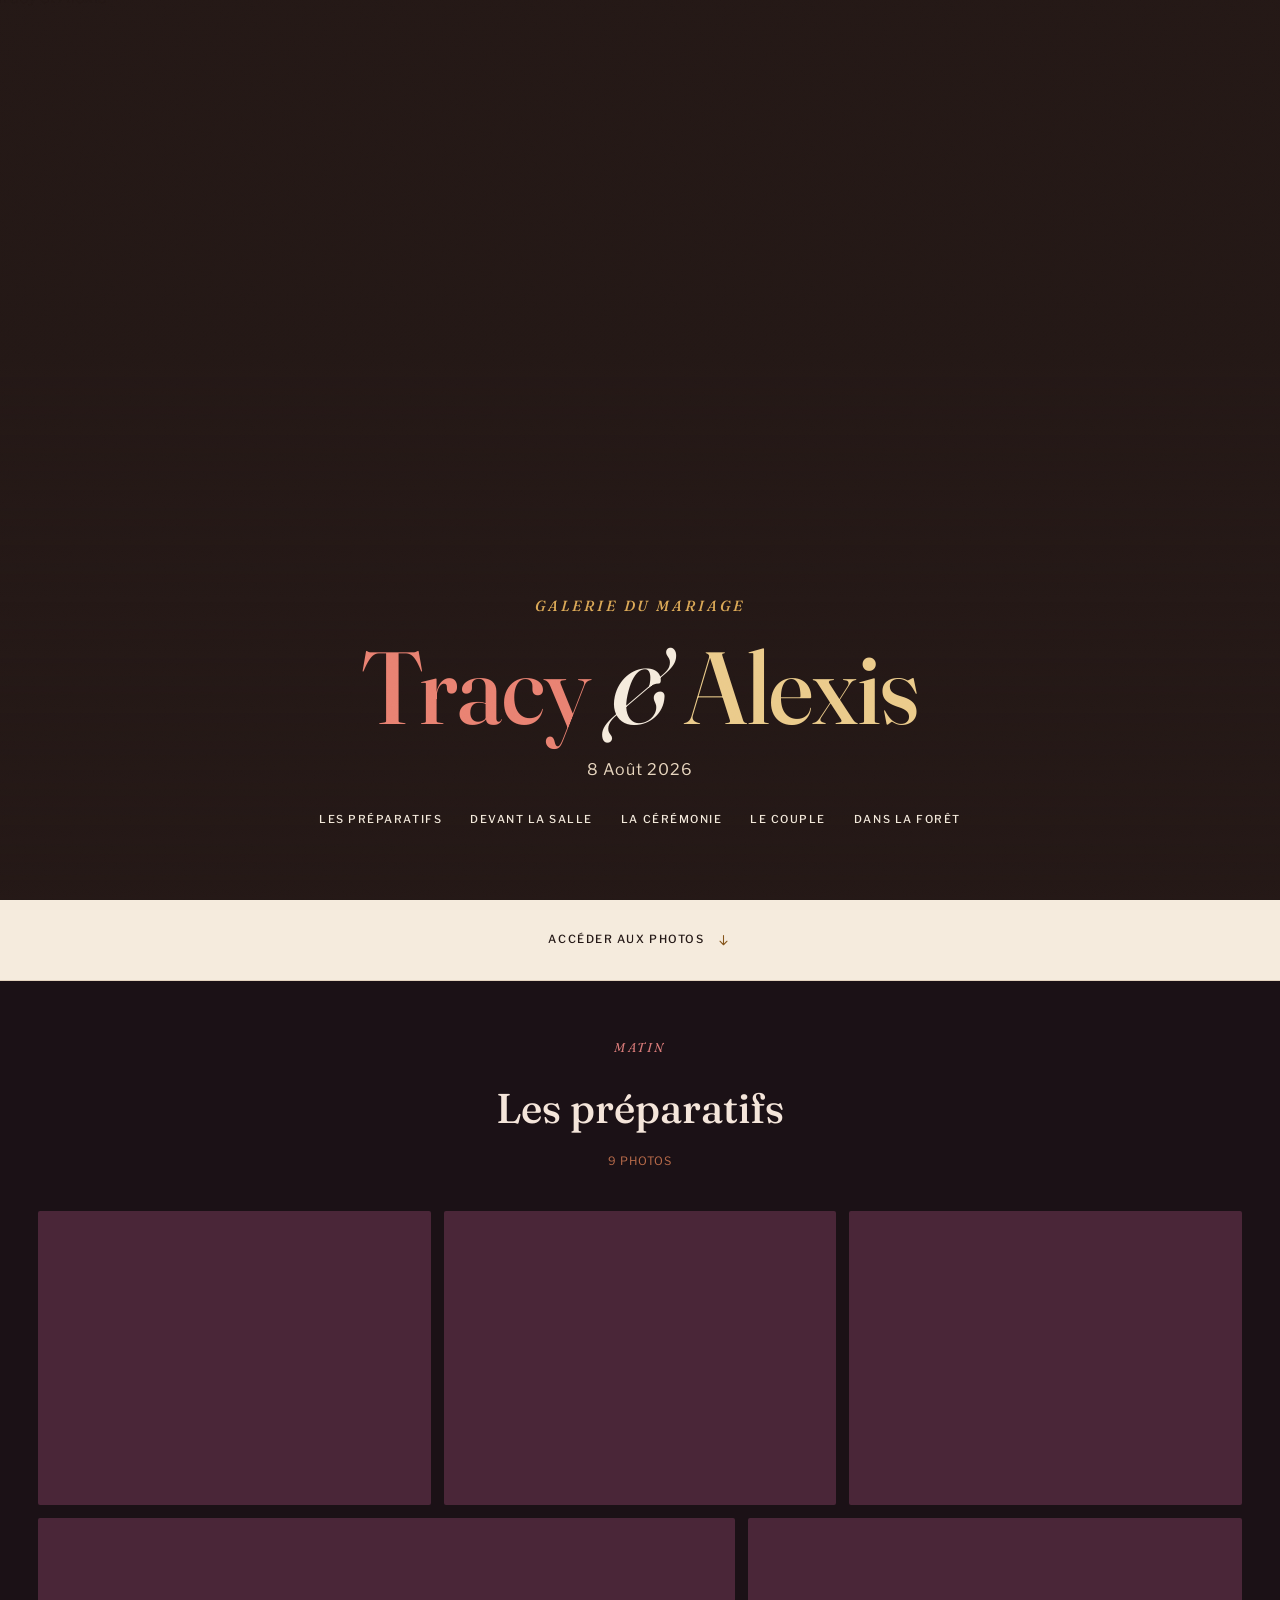
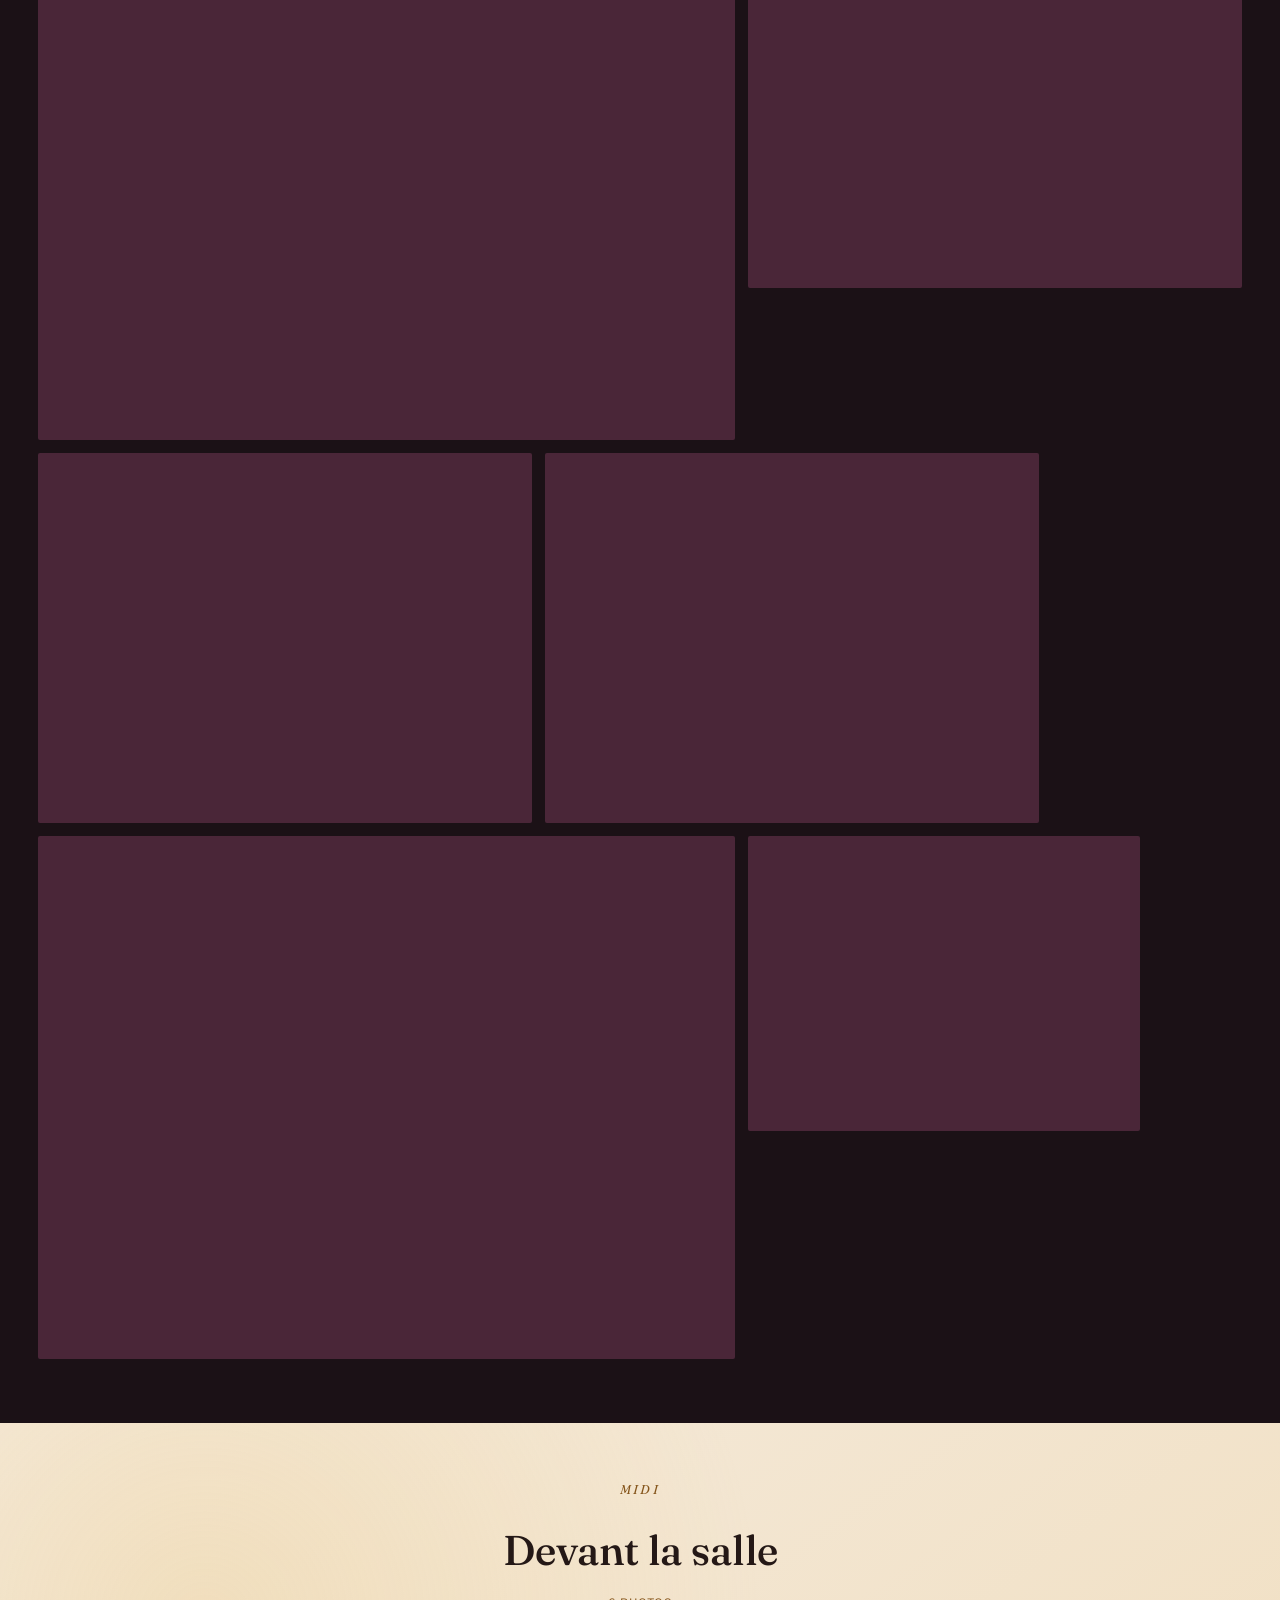
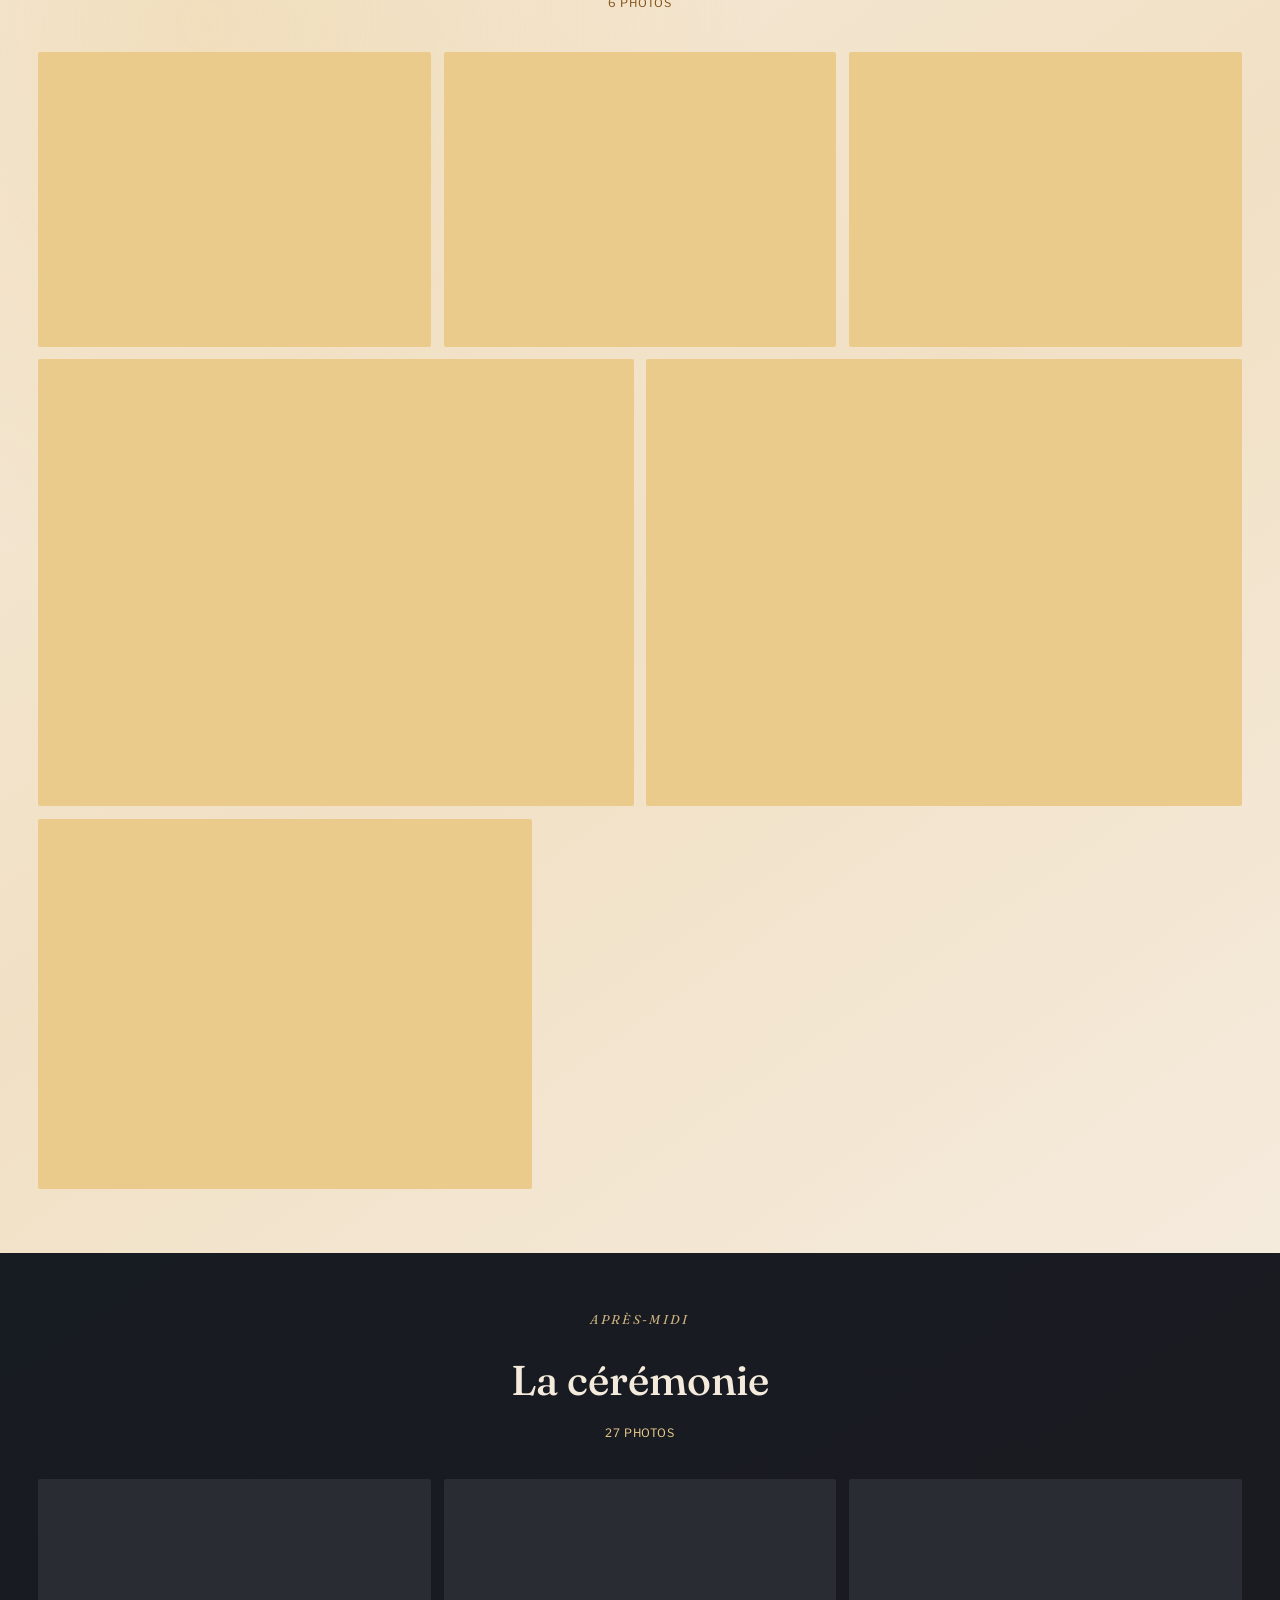
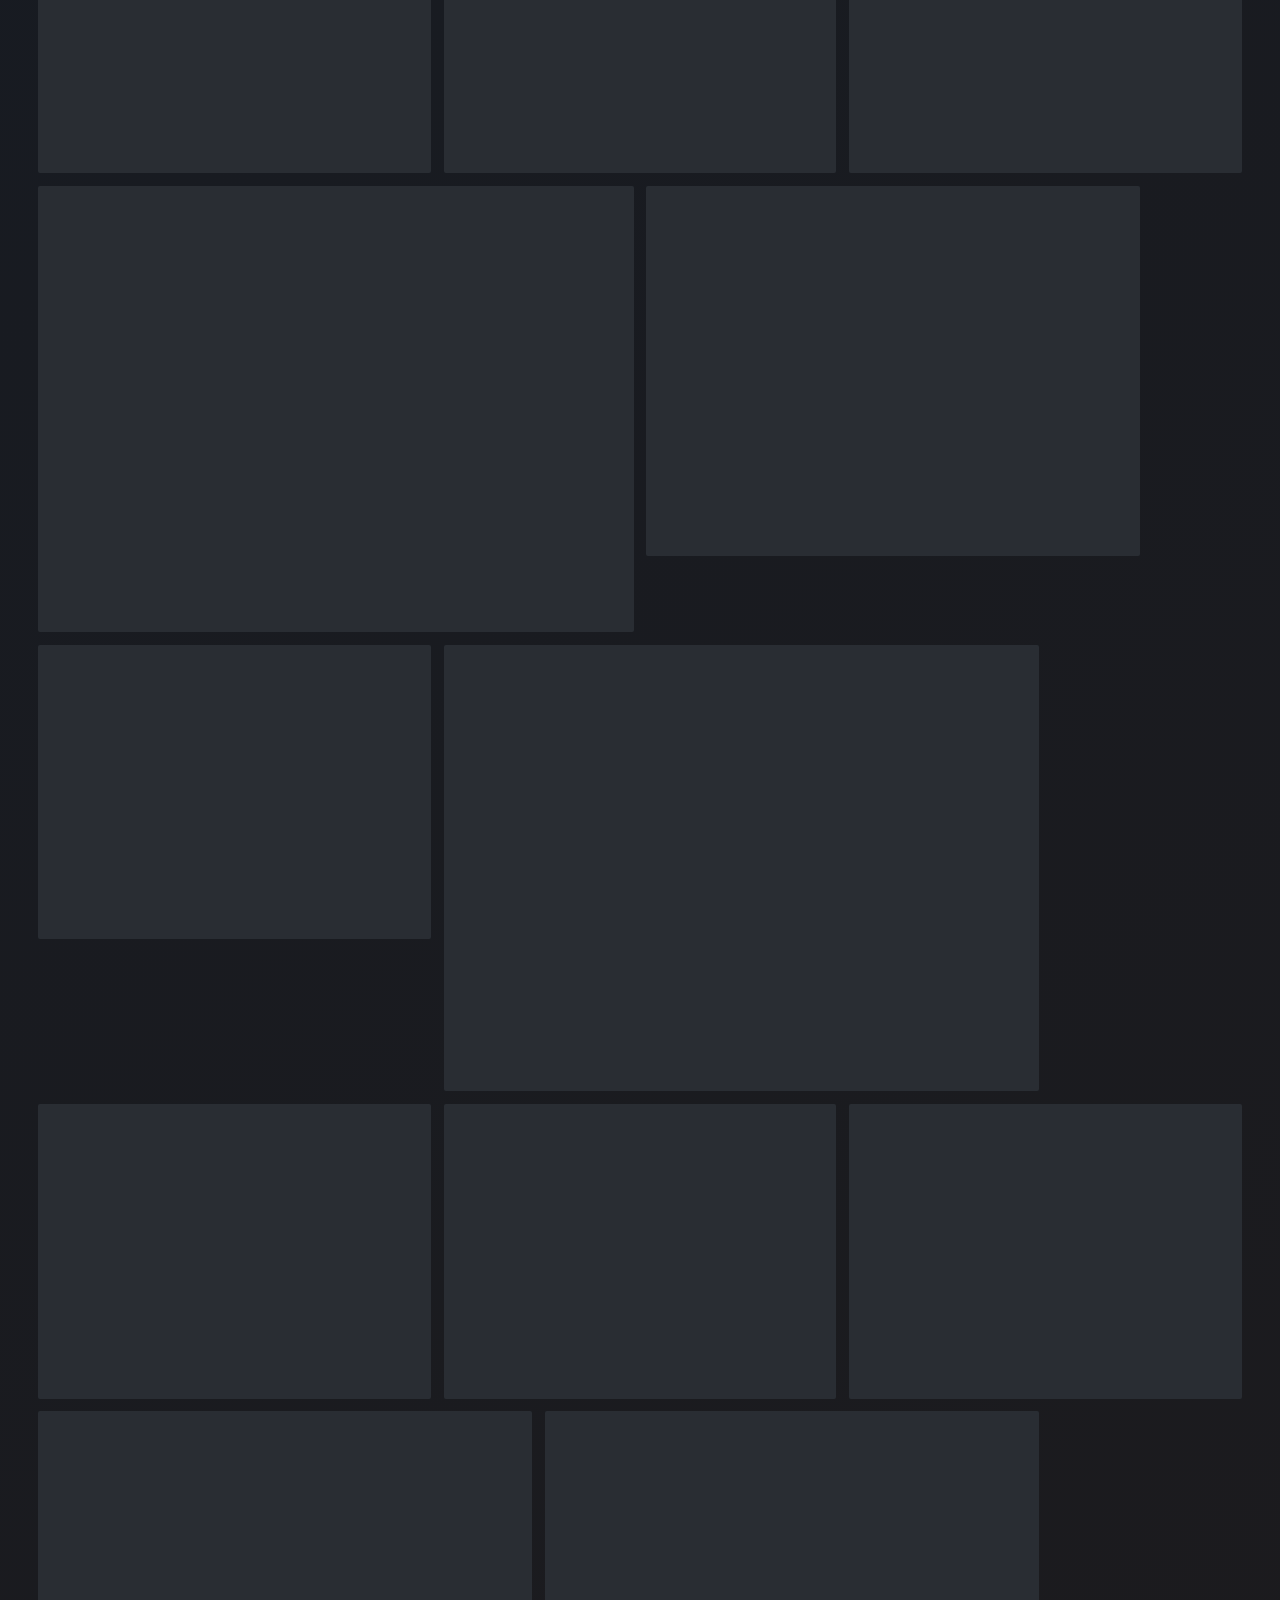
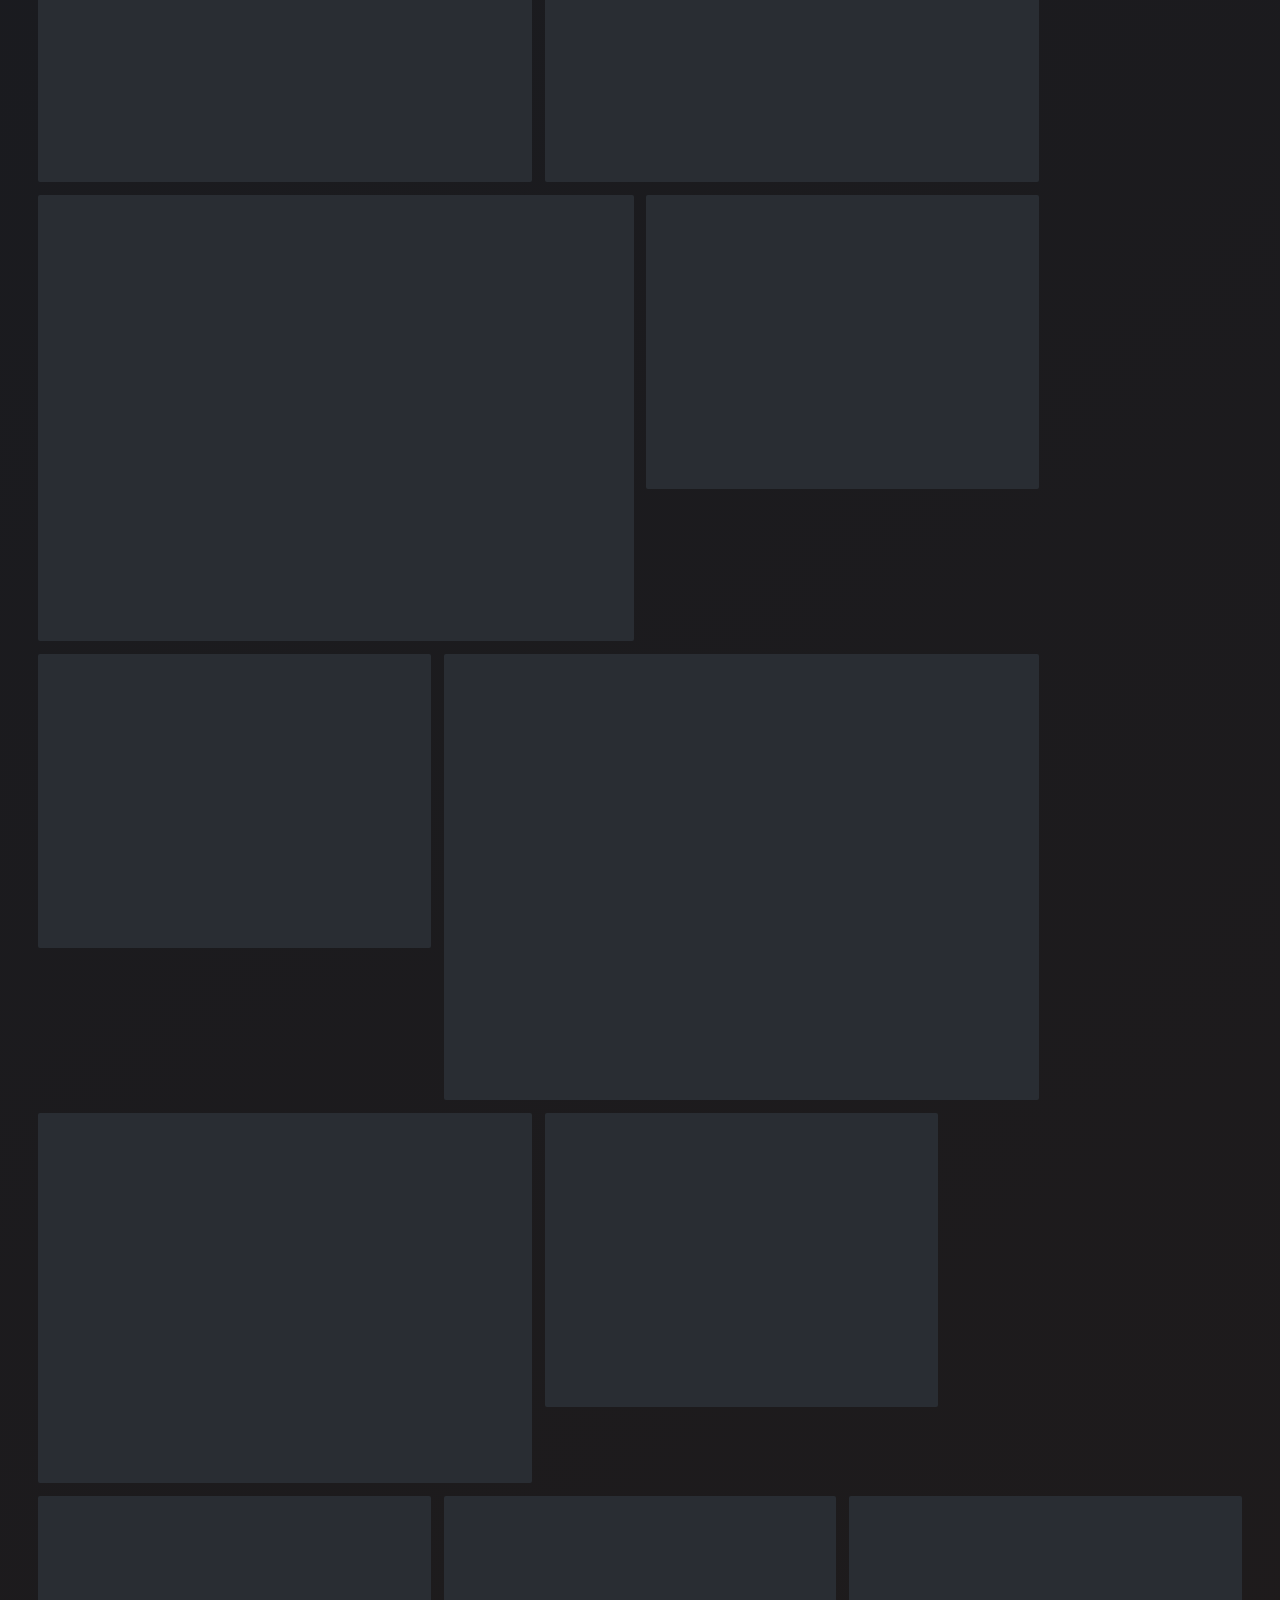
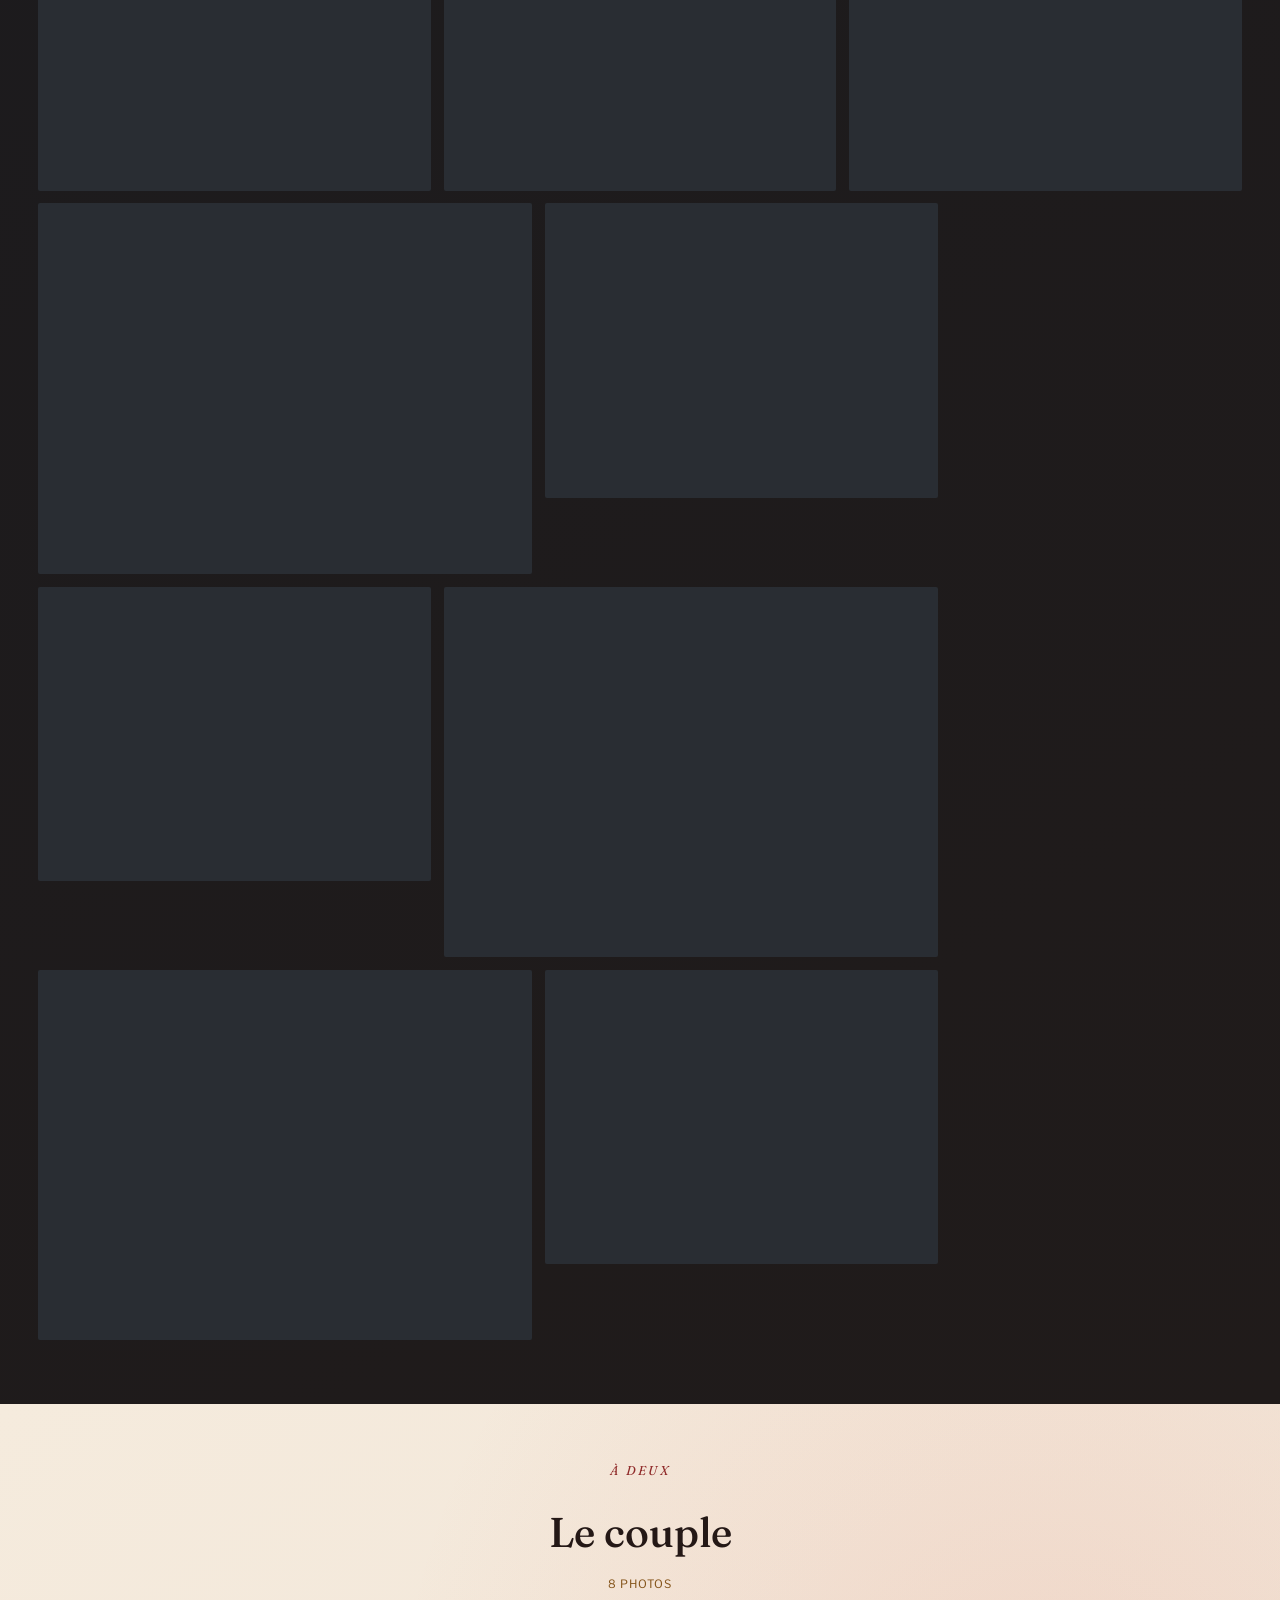
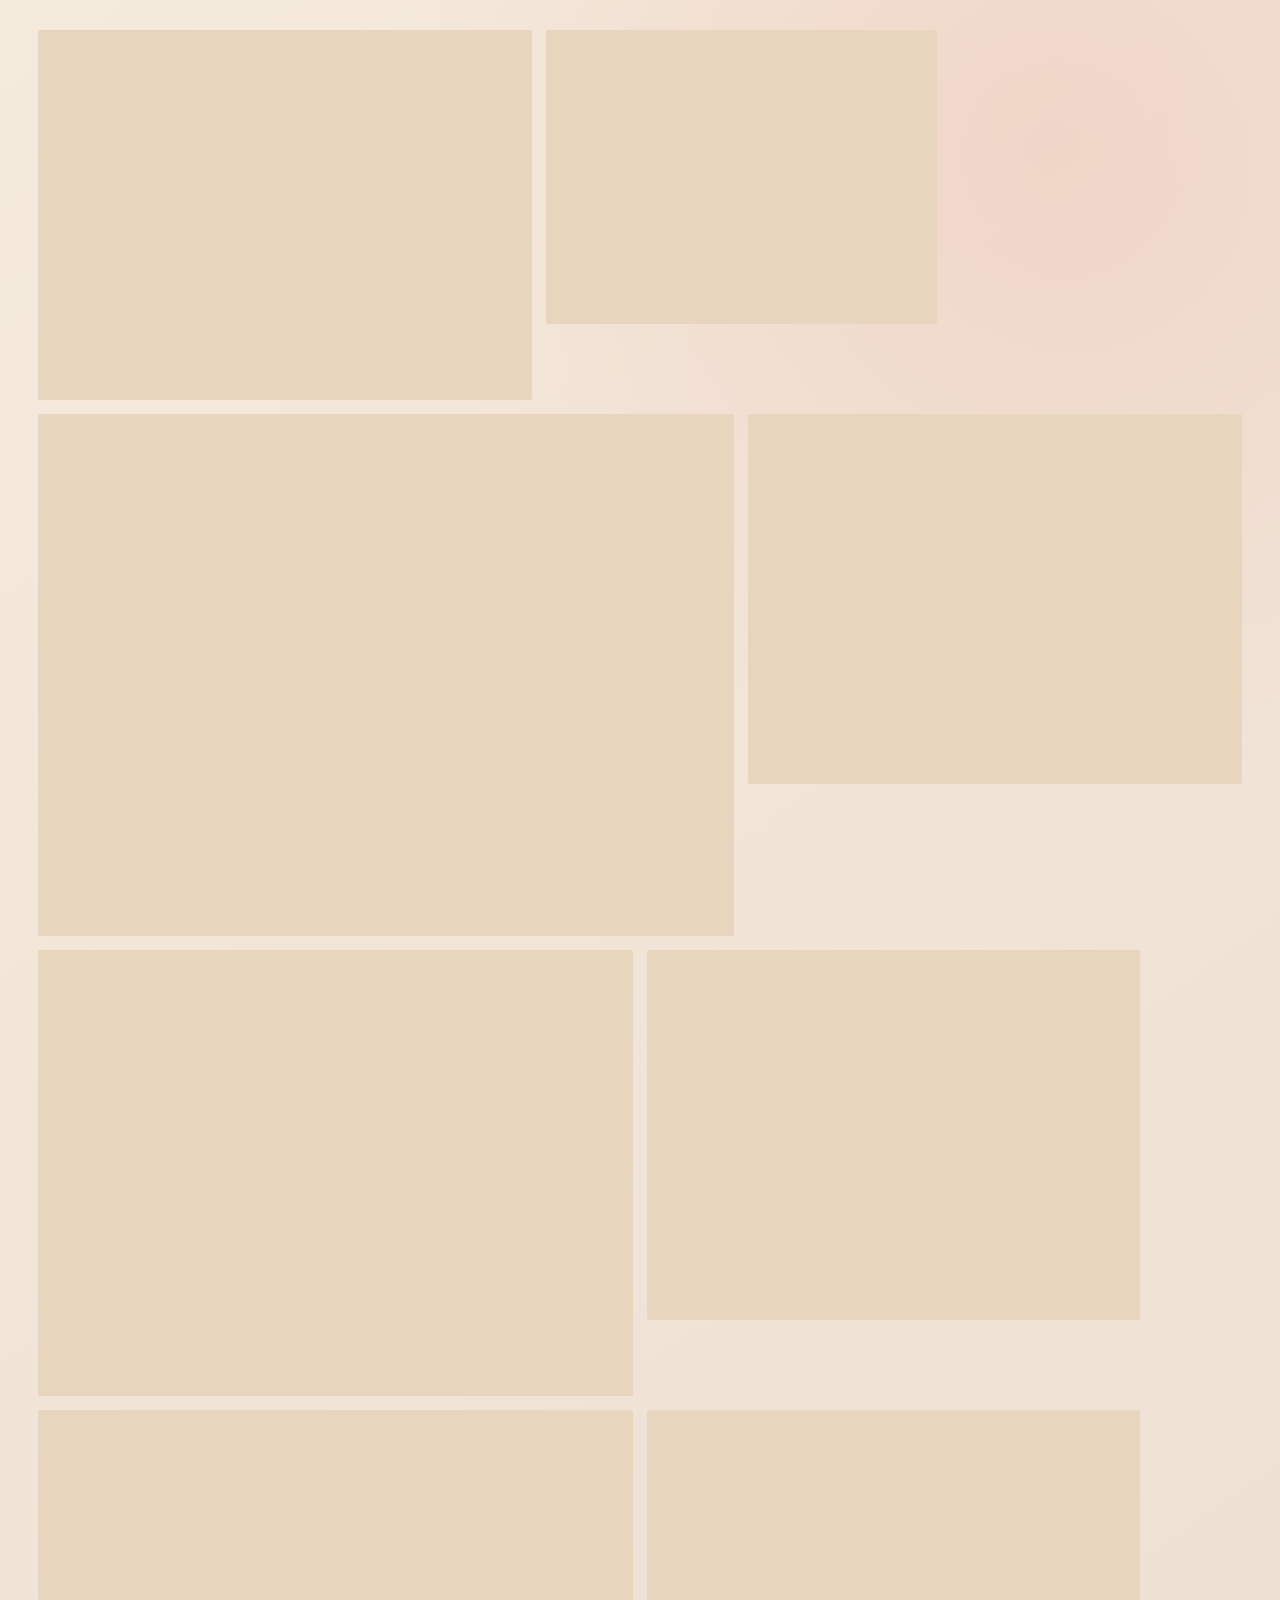
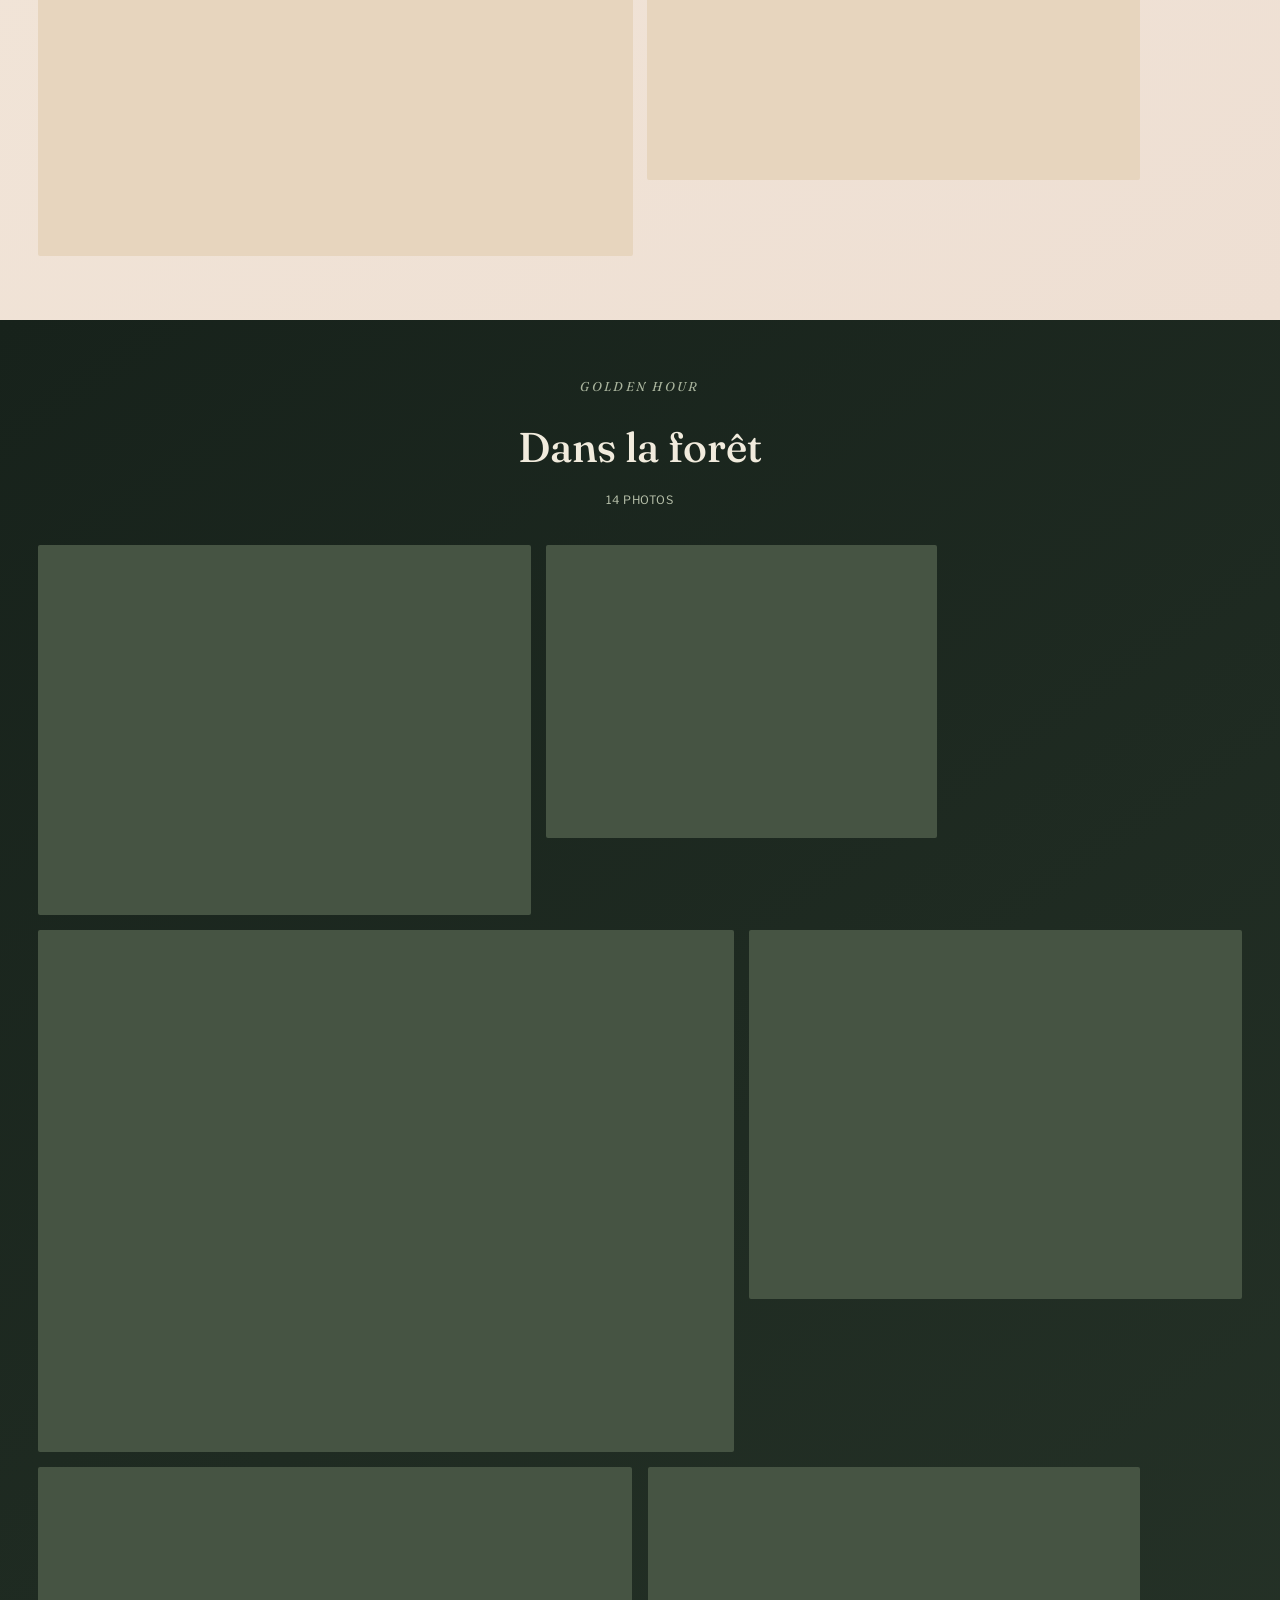
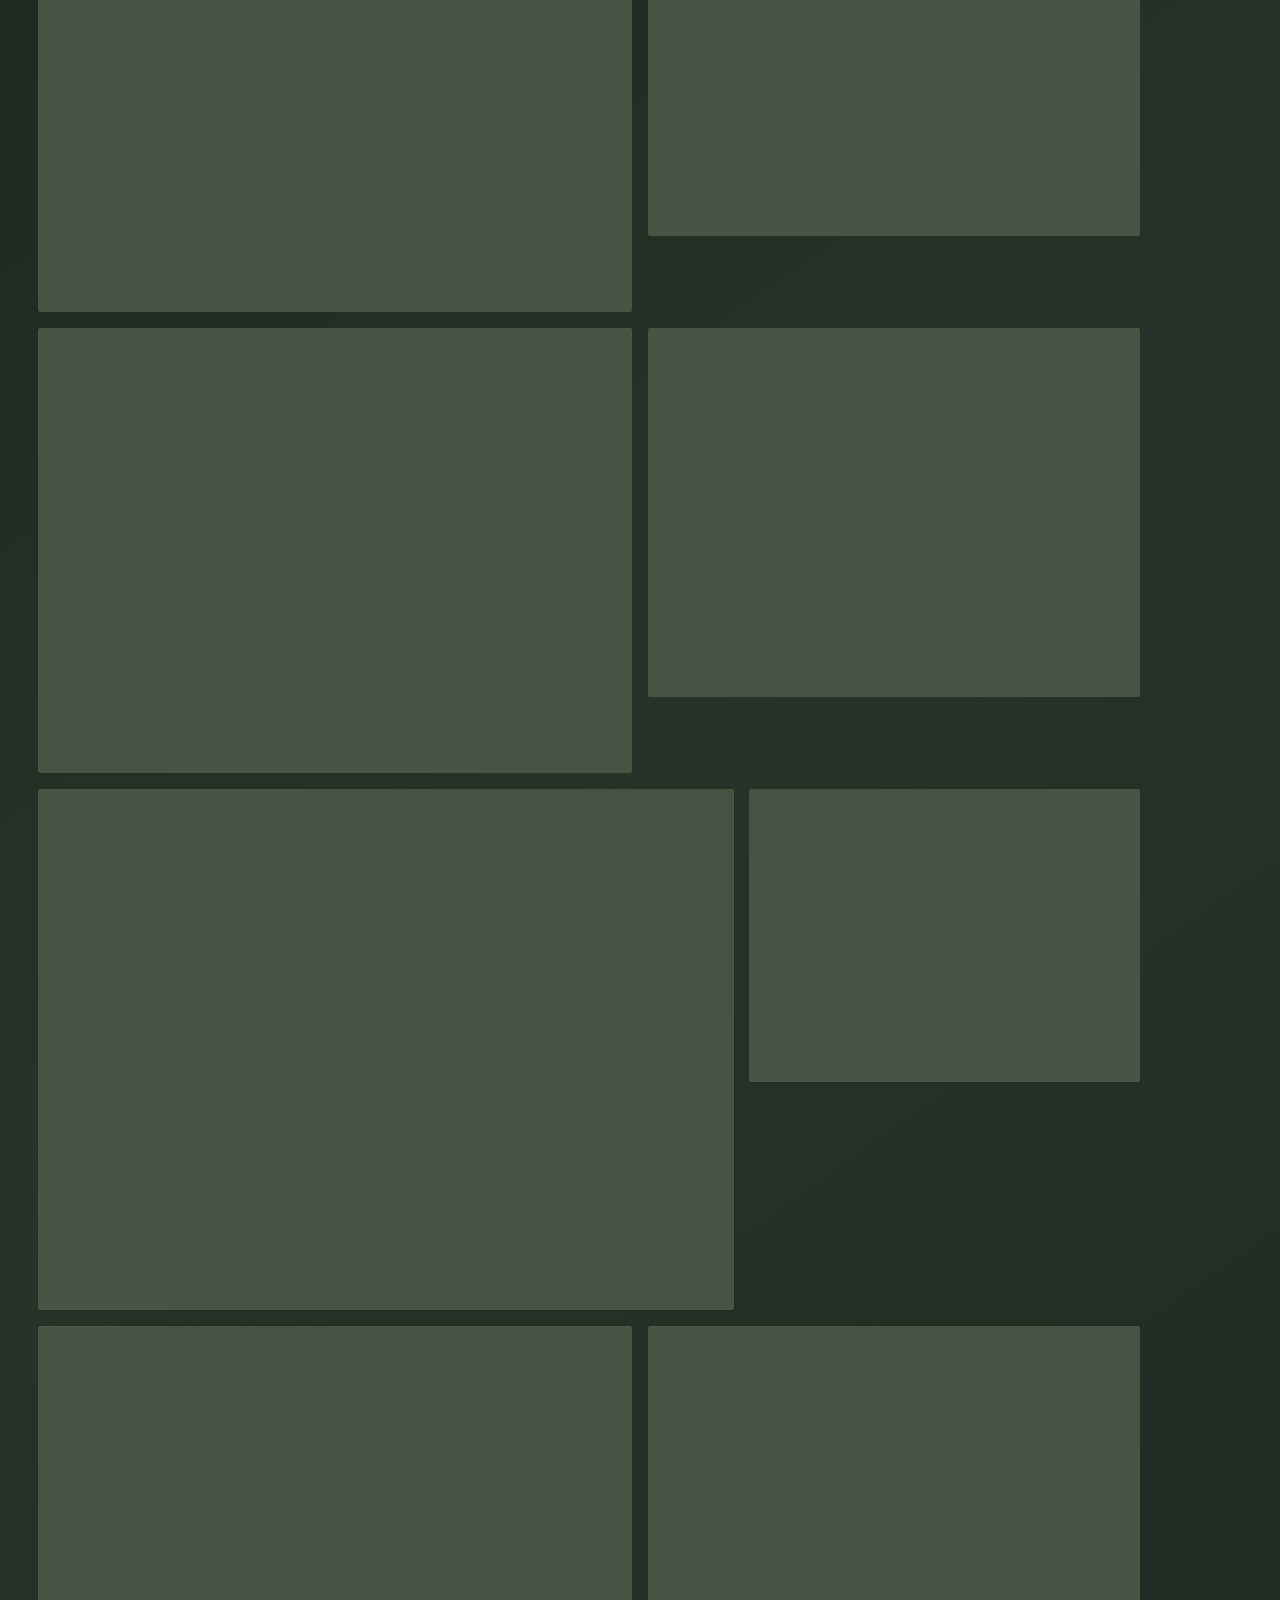
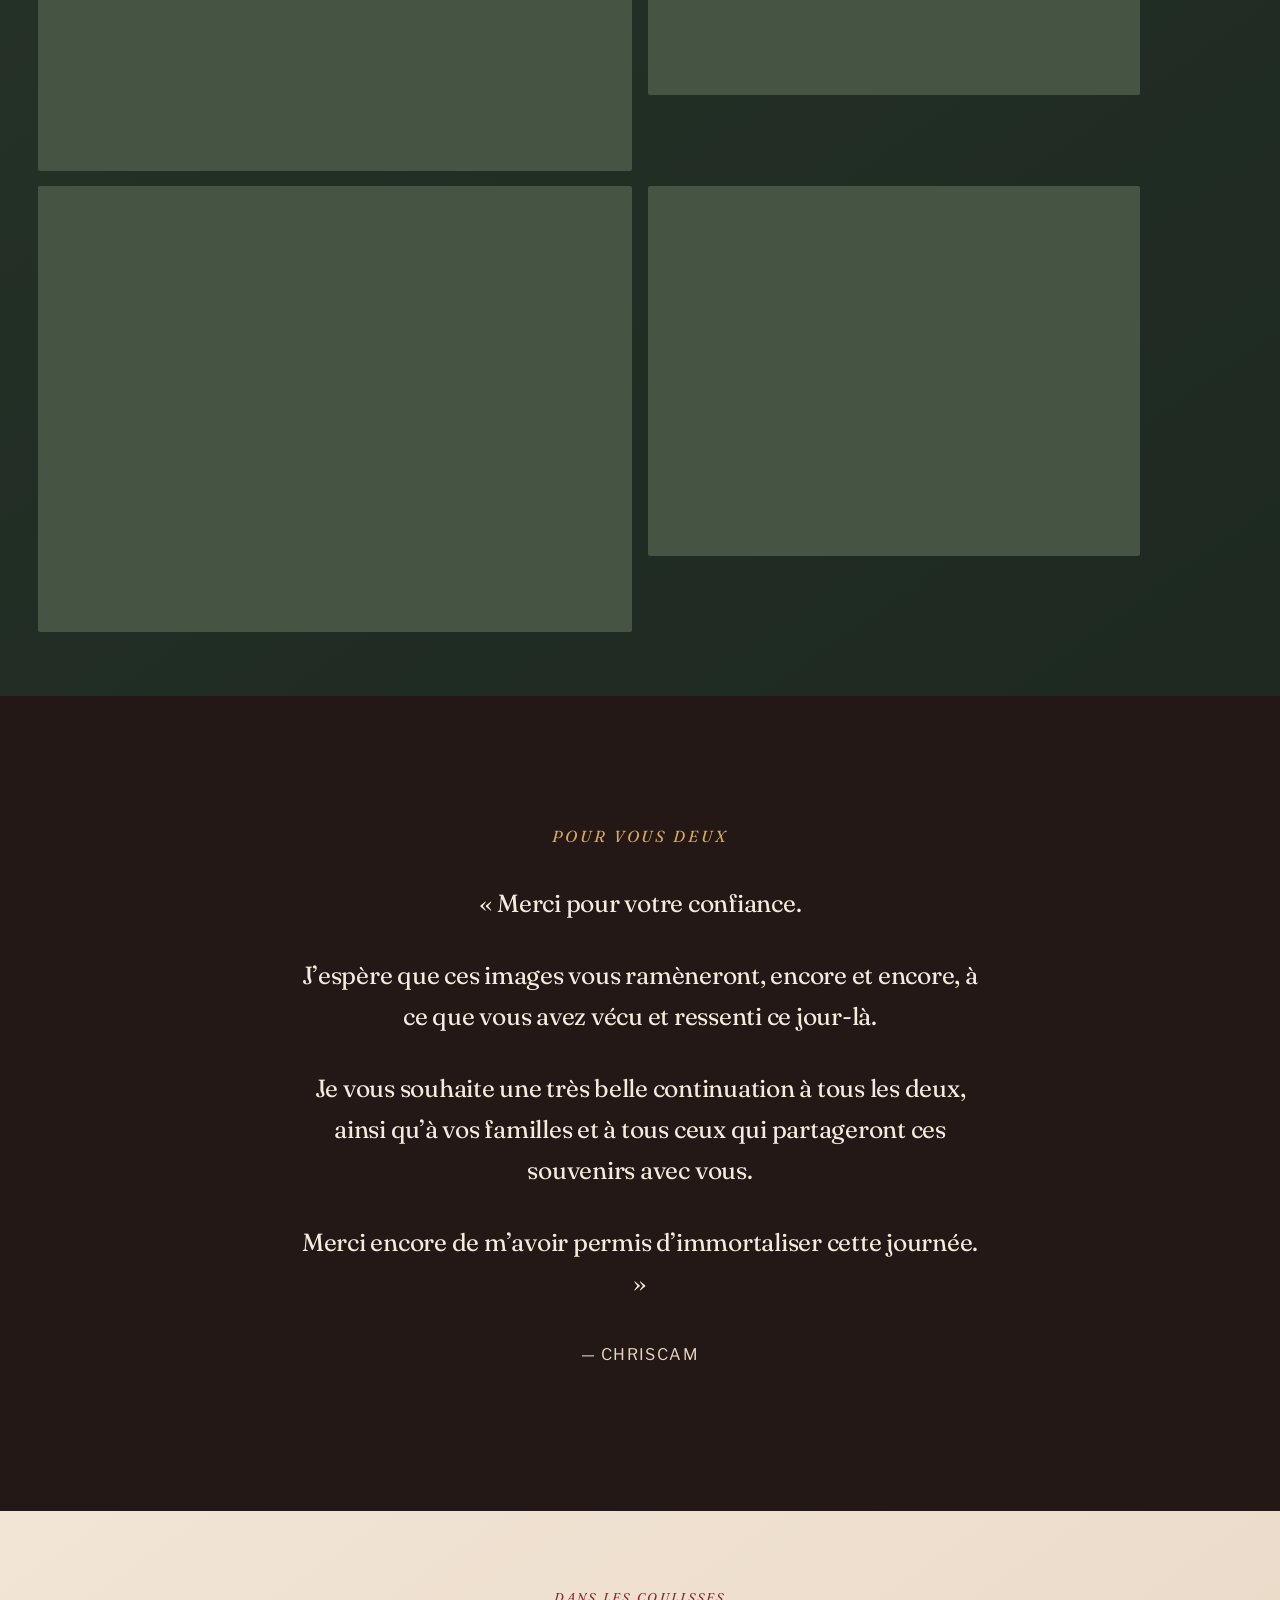
==== commit 635cd8e6: "finition" ====
--- a/index.html
+++ b/index.html
@@ -44,30 +44,80 @@
   </div>
 </section>
 
+<div class="quick-access-wrap">
+  <a class="quick-access" href="#acces-photos">
+    <span>Accéder aux photos</span>
+    <svg viewBox="0 0 24 24" aria-hidden="true">
+      <path d="M12 5v13M7 13l5 5 5-5"/>
+    </svg>
+  </a>
+</div>
+
 <main id="main"></main>
 
 <div id="remerciements">
 <section class="note-section">
   <div class="note-card">
     <p class="eyebrow">Pour vous deux</p>
-    <p class="msg">« [À REMPLACER] Merci de nous avoir laissé raconter votre journée. On espère que ces images vous ramènent, encore et encore, à ce que vous avez ressenti ce jour-là. »</p>
+    <div class="msg">
+      <p>« Merci pour votre confiance.</p>
+      <p>J’espère que ces images vous ramèneront, encore et encore, à ce que vous avez vécu et ressenti ce jour-là.</p>
+      <p>Je vous souhaite une très belle continuation à tous les deux, ainsi qu’à vos familles et à tous ceux qui partageront ces souvenirs avec vous.</p>
+      <p>Merci encore de m’avoir permis d’immortaliser cette journée. »</p>
+    </div>
     <p class="sign">— Chriscam</p>
-    <span class="edit-flag"></span>
   </div>
 </section>
 
-<section class="download-section wrap">
-  <h2>Toutes les photos</h2>
-  <p>La sélection ci-dessus est un aperçu de 38 photos. L'intégralité, en haute résolution, est disponible en téléchargement.</p>
+<section class="making-of-section" aria-labelledby="making-of-title">
+  <div class="making-of-inner">
+    <p class="eyebrow">Dans les coulisses</p>
+    <figure class="making-of-portrait">
+      <img src="_MG_9261.jpg" alt="Emmanuel — Chriscam derrière la caméra" loading="lazy" decoding="async">
+    </figure>
+    <h2 id="making-of-title">Emmanuel <span>— Chriscam</span></h2>
+    <p class="making-of-role">Photo · Vidéo · Contenu</p>
+  </div>
+</section>
+
+<section class="download-section wrap" id="acces-photos" aria-labelledby="acces-photos-title">
+  <p class="eyebrow">Pour prolonger les souvenirs</p>
+  <h2 id="acces-photos-title">Galerie complète</h2>
+  <p>Retrouvez ici l’ensemble des photos du mariage.</p>
+  <p class="download-count"><span id="gallery-total">0</span> photos dans la sélection présentée.</p>
   <a class="btn" href="https://drive.google.com/drive/folders/1wBr-XJf74OB9HrQ0TFsfv45Qo-AHU_d-" target="_blank" rel="noopener">
-    Télécharger toutes les photos ici !
+    Voir toutes les photos
   </a>
 </section>
 
-<footer>
-  Photographie &amp; réalisation — <a href="#" target="_blank" rel="noopener">Chriscam</a>
+<footer class="site-footer">
+  <div class="footer-inner">
+    <p class="footer-credit">Réalisé par <span>Chriscam</span></p>
+    <div class="footer-links" aria-label="Coordonnées de Chriscam">
+      <a href="https://www.instagram.com/chriscam_studio/" target="_blank" rel="noopener" aria-label="Instagram professionnel Chriscam Studio">
+        <svg viewBox="0 0 24 24" aria-hidden="true"><rect x="3" y="3" width="18" height="18" rx="5"/><circle cx="12" cy="12" r="4"/><circle class="icon-fill" cx="17.5" cy="6.5" r="1"/></svg>
+        <span>@Chriscam_Studio</span>
+      </a>
+      <a href="https://www.instagram.com/chriscam_k/" target="_blank" rel="noopener" aria-label="Instagram personnel chriscam k">
+        <svg viewBox="0 0 24 24" aria-hidden="true"><rect x="3" y="3" width="18" height="18" rx="5"/><circle cx="12" cy="12" r="4"/><circle class="icon-fill" cx="17.5" cy="6.5" r="1"/></svg>
+        <span>@chriscam_k</span>
+      </a>
+      <a href="mailto:chriscam.raw@gmail.com">
+        <svg viewBox="0 0 24 24" aria-hidden="true"><rect x="3" y="5" width="18" height="14" rx="2"/><path d="m4 7 8 6 8-6"/></svg>
+        <span>chriscam.raw@gmail.com</span>
+      </a>
+      <a href="tel:+33646178376">
+        <svg viewBox="0 0 24 24" aria-hidden="true"><path d="M8.2 3.7 10 7.8 7.8 9.5c1.3 2.8 3.6 5.1 6.4 6.4l1.7-2.2 4.1 1.8v3.1c0 1.1-.9 2-2 2C10 20.1 3.9 14 3.4 6c0-1.1.9-2 2-2h2.8Z"/></svg>
+        <span>06 46 17 83 76</span>
+      </a>
+    </div>
+  </div>
 </footer>
 </div>
+
+<button class="back-to-top" id="back-to-top" type="button" aria-label="Revenir en haut de la page">
+  <svg viewBox="0 0 24 24" aria-hidden="true"><path d="m6 14 6-6 6 6"/></svg>
+</button>
 
 <div class="lightbox" id="lightbox">
   <button class="lightbox-close" id="lightbox-close" aria-label="Fermer">×</button>
--- a/style.css
+++ b/style.css
@@ -9,11 +9,12 @@
   --red:#8F2928;
   --muted:#6B5048;
   --sand:#E7D5BE;
-  --max: 1180px;
+  --max:1460px;
 }
 *{box-sizing:border-box;}
 html{
   scroll-behavior:smooth;
+  overflow-x:hidden;
   overflow-x:clip;
 }
 @media (prefers-reduced-motion: reduce){
@@ -22,6 +23,8 @@
 }
 body{
   margin:0;
+  max-width:100%;
+  overflow-x:hidden;
   overflow-x:clip;
   background:var(--paper);
   color:var(--ink);
@@ -96,8 +99,8 @@
   margin:0;
 }
 a{color:inherit;}
-img{max-width:100%; display:block;}
-.wrap{max-width:var(--max); margin:0 auto; padding:0 28px;}
+img{max-width:100%; height:auto; display:block;}
+.wrap{width:100%; max-width:var(--max); margin:0 auto; padding:0 clamp(20px,3vw,46px);}
 
 /* film grain, sits above everything, extremely subtle */
 .grain{
@@ -265,12 +268,46 @@
 .hero-nav a:hover::after, .hero-nav a:focus-visible::after{transform:scaleX(1);}
 .hero-nav a:focus-visible{color:var(--gold-light); outline:2px solid var(--gold); outline-offset:7px;}
 
+/* ---------- Quick access ---------- */
+.quick-access-wrap{
+  display:flex;
+  justify-content:center;
+  padding:18px 24px;
+  background:var(--paper);
+  border-bottom:1px solid rgba(133,85,27,.16);
+}
+.quick-access{
+  display:inline-flex;
+  align-items:center;
+  gap:10px;
+  min-height:44px;
+  padding:4px 8px;
+  color:var(--ink);
+  font-size:.7rem;
+  font-weight:500;
+  letter-spacing:.14em;
+  text-decoration:none;
+  text-transform:uppercase;
+}
+.quick-access svg{
+  width:17px;
+  height:17px;
+  fill:none;
+  stroke:var(--gold-deep);
+  stroke-linecap:round;
+  stroke-linejoin:round;
+  stroke-width:1.5;
+  transition:transform .25s ease;
+}
+.quick-access:hover{color:var(--gold-deep);}
+.quick-access:hover svg{transform:translateY(3px);}
+.quick-access:focus-visible{outline:2px solid var(--red); outline-offset:4px;}
+
 /* ---------- Moment sections ---------- */
-.moment{padding:8px 0 88px;}
-.moment-head{max-width:640px; margin:0 auto 44px; text-align:center;}
+.moment{padding:54px 0 62px;}
+.moment-head{max-width:640px; margin:0 auto 34px; text-align:center;}
 .moment-head .eyebrow{color:var(--red);}
 .moment-head h2{font-size:clamp(1.9rem, 4vw, 2.6rem);}
-.moment-head p{margin-top:14px; font-size:1.02rem; color:var(--muted);}
 .moment-count{
   display:inline-block;
   margin-top:10px;
@@ -282,12 +319,17 @@
 
 .grid{
   display:grid;
-  grid-template-columns:repeat(6, 1fr);
-  grid-auto-rows:150px;
-  gap:10px;
+  grid-template-columns:repeat(12,minmax(0,1fr));
+  grid-auto-flow:dense;
+  align-items:start;
+  gap:clamp(10px,1vw,16px);
 }
 .grid figure{
   margin:0;
+  width:100%;
+  min-width:0;
+  aspect-ratio:var(--photo-ratio,4 / 3);
+  align-self:start;
   overflow:hidden;
   border-radius:2px;
   position:relative;
@@ -295,72 +337,85 @@
   background:var(--sand);
   opacity:0;
   transform:translateY(22px);
-  transition:opacity 0.7s cubic-bezier(.2,.7,.2,1), transform 0.7s cubic-bezier(.2,.7,.2,1);
+  transition:opacity 0.7s cubic-bezier(.2,.7,.2,1), transform 0.7s cubic-bezier(.2,.7,.2,1), box-shadow .3s ease;
 }
 .grid figure.visible{opacity:1; transform:translateY(0);}
 .grid img{
-  width:100%; height:100%;
-  object-fit:cover;
+  width:100%;
+  height:100%;
+  object-fit:contain;
   opacity:0;
-  transition:opacity .32s ease, transform 0.6s cubic-bezier(.2,.7,.2,1);
+  transition:opacity .32s ease, filter .35s ease;
 }
 .grid img.is-loaded{opacity:1;}
 .grid img.is-error{opacity:0;}
-.grid figure:hover img{transform:scale(1.045);}
 .grid figure:focus-visible{outline:3px solid var(--red); outline-offset:2px;}
 
-.g-a{grid-column:span 3; grid-row:span 2;}
-.g-b{grid-column:span 3; grid-row:span 2;}
-.g-c{grid-column:span 2; grid-row:span 2;}
-.g-d{grid-column:span 2; grid-row:span 2;}
-.g-e{grid-column:span 2; grid-row:span 2;}
-.g-f{grid-column:span 4; grid-row:span 3;}
-.g-g{grid-column:span 2; grid-row:span 3;}
-.g-h{grid-column:span 3; grid-row:span 2;}
-.g-i{grid-column:span 3; grid-row:span 2;}
+/* Natural formats fill their cells; editorial spans carry the hierarchy. */
+.grid figure.photo-portrait,
+.grid figure.photo-tall,
+.grid figure.is-main.photo-square,
+.grid figure.is-main.photo-landscape,
+.grid figure.is-main.photo-panoramic{
+  max-width:none;
+  justify-self:stretch;
+}
+.grid figure:not(.is-main).photo-portrait,
+.grid figure:not(.is-main).photo-tall{grid-column:span 4;}
+.grid figure.is-main.photo-portrait,
+.grid figure.is-main.photo-tall{grid-column:span 5;}
+
+/* Reusable layouts: main and secondary photos follow separate cyclic patterns. */
+.layout-editorial .e-main-feature{grid-column:span 7;}
+.layout-editorial .e-main-portrait{grid-column:span 5;}
+.layout-editorial .e-main-wide{grid-column:span 7;}
+.layout-editorial .e-small{grid-column:span 4;}
+.layout-editorial .e-medium{grid-column:span 5;}
+
+.layout-reportage .r-main-wide{grid-column:span 6;}
+.layout-reportage .r-main-large{grid-column:span 6;}
+.layout-reportage .r-main-tall{grid-column:span 5;}
+.layout-reportage .r-medium{grid-column:span 4;}
+.layout-reportage .r-small{grid-column:span 4;}
+.layout-reportage .r-large{grid-column:span 5;}
+
+.layout-cinematic .grid{gap:clamp(12px,1.2vw,18px);}
+.layout-cinematic .c-main-hero{grid-column:span 7; max-width:820px; justify-self:center;}
+.layout-cinematic .c-main-wide{grid-column:span 6;}
+.layout-cinematic .c-main-large{grid-column:span 6;}
+.layout-cinematic .c-half{grid-column:span 5;}
+.layout-cinematic .c-side{grid-column:span 4;}
+.layout-cinematic .c-wide{grid-column:span 5;}
 
 /* The morning chapter is intentionally quieter and more intimate. */
 #preparatifs{
   position:relative;
   z-index:0;
-  padding-top:72px;
-  padding-bottom:104px;
+  padding-top:56px;
+  padding-bottom:64px;
   color:#F4E5DA;
   background:#1B1116;
 }
-#preparatifs .moment-head{margin-bottom:54px;}
+#preparatifs .moment-head{margin-bottom:38px;}
 #preparatifs .moment-head .eyebrow{color:#D77A78;}
-#preparatifs .moment-head p{color:#E9A38F;}
 #preparatifs .moment-count{color:#B86B4A;}
-#preparatifs .grid{grid-auto-rows:138px; gap:12px;}
+#preparatifs .grid{gap:clamp(10px,1vw,15px);}
 #preparatifs .grid figure{background:#4A2638;}
 #preparatifs .grid figure:focus-visible{outline-color:#E9A38F;}
-#preparatifs .grid figure:nth-child(1){grid-column:span 4; grid-row:span 4;}
-#preparatifs .grid figure:nth-child(2),
-#preparatifs .grid figure:nth-child(3),
-#preparatifs .grid figure:nth-child(4),
-#preparatifs .grid figure:nth-child(5),
-#preparatifs .grid figure:nth-child(6),
-#preparatifs .grid figure:nth-child(9){grid-column:span 2; grid-row:span 2;}
-#preparatifs .grid figure:nth-child(7),
-#preparatifs .grid figure:nth-child(8){grid-column:span 3; grid-row:span 2;}
-#preparatifs .grid figure:nth-child(10){grid-column:span 4; grid-row:span 2;}
-
 /* The accents warm up as the story moves from midday into golden hour. */
 #salle .moment-head .eyebrow,
 #salle .moment-count{color:var(--gold-deep);}
 #salle{
   position:relative;
   z-index:0;
-  padding-top:72px;
-  padding-bottom:100px;
+  padding-top:56px;
+  padding-bottom:64px;
   background:
     radial-gradient(circle at 16% 14%, rgba(235,203,139,.34), transparent 34%),
     linear-gradient(145deg, #F5EBDD 0%, #F1E0C4 52%, #F5EBDD 100%);
 }
 #salle .moment-head h2{color:var(--ink);}
-#salle .moment-head p{color:#60463D;}
-#salle .moment-head{max-width:600px; margin-bottom:52px;}
+#salle .moment-head{max-width:600px; margin-bottom:38px;}
 #salle .grid figure{background:#EBCB8B;}
 #salle .grid figure:focus-visible{outline-color:var(--gold-deep);}
 
@@ -369,8 +424,8 @@
 #foret{
   position:relative;
   z-index:0;
-  padding-top:72px;
-  padding-bottom:100px;
+  padding-top:56px;
+  padding-bottom:64px;
 }
 
 /* A restrained, solemn chapter around the ceremony. */
@@ -379,7 +434,6 @@
   background:linear-gradient(145deg,#171B22 0%,#201B1A 100%);
 }
 #ceremonie .moment-head .eyebrow{color:#CDB27F;}
-#ceremonie .moment-head p{color:#C9BFB3;}
 #ceremonie .moment-count{color:#EBCB8B;}
 #ceremonie .grid figure{background:#292D33;}
 #ceremonie .grid figure:focus-visible{outline-color:var(--gold-light);}
@@ -392,7 +446,6 @@
     linear-gradient(145deg,#F5EBDD 0%,#EEDFD3 100%);
 }
 #couple .moment-head .eyebrow{color:var(--red);}
-#couple .moment-head p{color:var(--muted);}
 #couple .moment-count{color:var(--gold-deep);}
 #couple .grid:empty{
   min-height:150px;
@@ -410,13 +463,89 @@
   letter-spacing:.06em;
 }
 
+/* The shorter couple chapter keeps a generous two-to-three image rhythm. */
+@media (min-width:761px){
+  #couple .grid{gap:clamp(12px,1.1vw,17px);}
+  #couple .c-main-hero{grid-column:span 7;}
+  #couple .c-main-wide,
+  #couple .c-main-large{grid-column:span 6;}
+  #couple .c-half,
+  #couple .c-wide{grid-column:span 5;}
+  #couple .c-side{grid-column:span 4;}
+}
+
+/* A restrained desktop-only cue that every gallery preview opens in the lightbox. */
+@media (hover:hover) and (pointer:fine){
+  .grid figure{
+    transition:opacity .7s cubic-bezier(.2,.7,.2,1), transform .45s cubic-bezier(.2,.7,.2,1), box-shadow .45s ease;
+  }
+  .grid figure img{
+    transition:transform .5s cubic-bezier(.2,.7,.2,1), filter .4s ease, opacity .32s ease;
+  }
+  .grid figure::after{
+    content:"+";
+    position:absolute;
+    top:9px;
+    right:9px;
+    z-index:1;
+    display:grid;
+    width:20px;
+    height:20px;
+    place-items:center;
+    border:1px solid rgba(245,235,221,.55);
+    border-radius:2px;
+    background:rgba(36,24,22,.42);
+    color:var(--paper);
+    font-family:'Fraunces',serif;
+    font-size:1rem;
+    font-weight:400;
+    line-height:1;
+    opacity:0;
+    pointer-events:none;
+    transform:translateY(3px);
+    transition:opacity .35s ease, transform .45s cubic-bezier(.2,.7,.2,1);
+  }
+  .grid figure.visible:hover,
+  .grid figure.visible:focus-visible{
+    transform:translateY(-3px);
+    box-shadow:0 16px 36px rgba(20,12,10,.16);
+  }
+  .grid figure:hover img.is-loaded,
+  .grid figure:focus-visible img.is-loaded{
+    transform:scale(1.025);
+    filter:brightness(.94) contrast(1.02);
+  }
+  .grid figure:hover::after,
+  .grid figure:focus-visible::after{
+    opacity:.78;
+    transform:translateY(0);
+  }
+}
+
+@media (hover:none), (pointer:coarse){
+  .grid figure:hover{box-shadow:none;}
+  .grid figure:hover img{filter:none; transform:none;}
+}
+
+@media (prefers-reduced-motion:reduce){
+  .grid figure.visible:hover,
+  .grid figure.visible:focus-visible,
+  .grid figure:hover img,
+  .grid figure:focus-visible img,
+  .grid figure:hover::after,
+  .grid figure:focus-visible::after{transform:none;}
+  .grid figure.visible:hover,
+  .grid figure.visible:focus-visible{box-shadow:0 10px 24px rgba(20,12,10,.12);}
+  .grid figure:hover img,
+  .grid figure:focus-visible img{filter:brightness(.97) contrast(1.01);}
+}
+
 /* The final chapter returns to a muted, natural forest palette. */
 #foret{
   color:#F1EBDD;
   background:linear-gradient(145deg,#17221B 0%,#263328 56%,#1D2921 100%);
 }
 #foret .moment-head .eyebrow{color:#A9B49D;}
-#foret .moment-head p{color:#C8D0C1;}
 #foret .moment-count{color:#B7C0AA;}
 #foret .grid figure{background:#465443;}
 #foret .grid figure:focus-visible{outline-color:#A9B49D;}
@@ -425,60 +554,147 @@
   .hero-content{padding-bottom:82px;}
   .hero-nav{gap:12px 18px; margin:24px auto 0; max-width:370px;}
   .hero-nav a{font-size:.62rem; letter-spacing:.11em;}
-  .grid{grid-template-columns:repeat(2,1fr); grid-auto-rows:130px;}
-  .g-a,.g-b,.g-c,.g-d,.g-e,.g-f,.g-g,.g-h,.g-i{grid-column:span 1; grid-row:span 2;}
-  .g-f{grid-row:span 3;}
-  #preparatifs{padding-top:58px; padding-bottom:76px;}
-  #preparatifs .moment-head{margin-bottom:38px;}
-  #preparatifs .grid{grid-auto-rows:118px; gap:8px;}
-  #preparatifs .grid figure:nth-child(1){grid-column:span 2; grid-row:span 3;}
-  #preparatifs .grid figure:nth-child(n+2){grid-column:span 1; grid-row:span 2;}
-  #preparatifs .grid figure:nth-child(10){grid-column:span 2;}
-  #salle{padding-top:58px; padding-bottom:76px;}
-  #salle .moment-head{margin-bottom:38px;}
-  #ceremonie,#couple,#foret{padding-top:58px; padding-bottom:76px;}
+  .quick-access-wrap{padding:12px 18px;}
+  .grid{grid-template-columns:repeat(2,minmax(0,1fr)); gap:6px;}
+  .moment .grid figure{
+    grid-column:span 1;
+    max-width:none;
+    aspect-ratio:1 / 1;
+  }
+  .moment .grid figure.photo-portrait,
+  .moment .grid figure.photo-tall{
+    grid-column:span 1;
+    aspect-ratio:4 / 5;
+  }
+  .moment .grid figure.photo-landscape{
+    aspect-ratio:4 / 3;
+  }
+  .moment .grid figure.photo-panoramic{
+    aspect-ratio:16 / 10;
+  }
+  .moment .grid figure img{
+    object-fit:contain;
+  }
+  .moment .grid figure.is-mobile-feature{
+    grid-column:1 / -1;
+    aspect-ratio:16 / 10;
+  }
+  .moment .grid figure.is-mobile-feature.photo-portrait,
+  .moment .grid figure.is-mobile-feature.photo-tall{
+    width:76%;
+    max-width:380px;
+    aspect-ratio:4 / 5;
+    justify-self:center;
+  }
+  .moment .grid figure.is-mobile-feature.photo-square{
+    width:76%;
+    max-width:380px;
+    aspect-ratio:1 / 1;
+    justify-self:center;
+  }
+  .layout-cinematic .grid,
+  #preparatifs .grid{gap:6px;}
+  #preparatifs,#salle,#ceremonie,#couple,#foret{padding-top:35px; padding-bottom:39px;}
+  .moment-head{margin-bottom:22px;}
+  #preparatifs .grid figure,
+  #salle .grid figure,
+  #ceremonie .grid figure,
+  #couple .grid figure,
+  #foret .grid figure{background:transparent;}
 }
 
 @media (max-width:430px){
   .hero-nav{display:grid; grid-template-columns:repeat(2,minmax(0,1fr)); gap:14px 12px;}
   .hero-nav a:last-child{grid-column:1 / -1;}
+  .grid,.layout-cinematic .grid{gap:6px;}
 }
 
 /* ---------- Note card ---------- */
-.note-section{background:var(--ink); color:var(--paper); padding:96px 0;}
-.note-card{max-width:620px; margin:0 auto; text-align:center; padding:0 12px;}
-.note-card .eyebrow{color:var(--gold);}
-.note-card p.msg{
+.note-section{
+  padding:clamp(104px,10vw,142px) 0;
+  background:var(--ink);
+  color:var(--paper);
+}
+.note-card{
+  max-width:760px;
+  margin:0 auto;
+  padding:0 clamp(22px,4vw,36px);
+  text-align:center;
+}
+.note-card .eyebrow{
+  margin-bottom:0;
+  color:var(--gold);
+  font-family:'Fraunces',serif;
+  font-size:1rem;
+  font-style:italic;
+  letter-spacing:.18em;
+}
+.note-card .msg{
   font-family:'Fraunces', serif;
-  font-style:italic;
   font-weight:400;
-  font-size:clamp(1.25rem, 2.6vw, 1.6rem);
-  line-height:1.55;
-  margin:26px 0 0;
-}
+  font-style:normal;
+  font-size:clamp(1.15rem,2vw,1.55rem);
+  line-height:1.65;
+  letter-spacing:-.01em;
+  max-width:680px;
+  margin:34px auto 0;
+}
+.note-card .msg p{margin:0;}
+.note-card .msg p + p{margin-top:1.25em;}
 .note-card .sign{
-  margin-top:28px;
-  font-size:0.95rem;
-  letter-spacing:0.08em;
+  margin-top:38px;
+  color:var(--sand);
+  font-size:1rem;
+  letter-spacing:.09em;
   text-transform:uppercase;
-  color:var(--sand);
-}
-.edit-flag{
-  display:inline-block;
-  margin-top:26px;
-  font-family:'Libre Franklin', sans-serif;
-  font-size:0.72rem;
-  letter-spacing:0.04em;
-  color:var(--gold);
-  border:1px solid rgba(220,169,87,.5);
-  padding:6px 12px;
-  border-radius:999px;
+}
+
+/* ---------- Making-of signature ---------- */
+.making-of-section{
+  padding:76px clamp(20px,3vw,46px) 82px;
+  border-bottom:1px solid rgba(133,85,27,.14);
+  background:linear-gradient(145deg,#F2E5D6 0%,#EAD9C7 100%);
+  color:var(--ink);
+  text-align:center;
+}
+.making-of-inner{max-width:620px; margin:0 auto;}
+.making-of-section .eyebrow{margin-bottom:25px; color:var(--red);}
+.making-of-portrait{
+  width:min(300px,100%);
+  max-width:300px;
+  margin:0 auto;
+}
+.making-of-portrait img{
+  width:100%;
+  height:auto;
+  border-radius:2px;
+  box-shadow:0 16px 38px rgba(36,24,22,.14);
+  object-fit:contain;
+}
+.making-of-section h2{
+  margin-top:25px;
+  font-size:clamp(1.25rem,2.4vw,1.5rem);
+  font-weight:500;
+}
+.making-of-section h2 span{color:var(--gold-deep);}
+.making-of-role{
+  margin:7px 0 0;
+  color:var(--muted);
+  font-size:.76rem;
+  letter-spacing:.12em;
+  text-transform:uppercase;
 }
 
 /* ---------- Download ---------- */
-.download-section{padding:80px 0 96px; text-align:center;}
+.download-section{
+  padding:80px clamp(20px,3vw,46px) 88px;
+  scroll-margin-top:24px;
+  text-align:center;
+}
+.download-section .eyebrow{margin-bottom:14px; color:var(--red);}
 .download-section h2{font-size:clamp(1.6rem, 3vw, 2.1rem);}
 .download-section p{max-width:480px; margin:14px auto 0; color:var(--muted);}
+.download-section .download-count{margin-top:7px; font-size:.76rem; letter-spacing:.05em;}
 .btn{
   display:inline-flex;
   align-items:center;
@@ -498,8 +714,105 @@
 .btn:hover{background:var(--gold); color:var(--ink); border-color:var(--gold); transform:translateY(-1px);}
 .btn:focus-visible{outline:3px solid var(--red); outline-offset:3px;}
 
-footer{padding:36px 0 44px; text-align:center; font-size:0.82rem; color:var(--muted); letter-spacing:0.03em;}
-footer a{color:var(--ink); text-decoration:underline; text-underline-offset:3px;}
+/* ---------- Chriscam signature ---------- */
+.site-footer{
+  padding:30px clamp(20px,3vw,46px) 38px;
+  background:rgba(231,213,190,.42);
+  border-top:1px solid rgba(133,85,27,.16);
+  color:var(--muted);
+}
+.footer-inner{
+  display:flex;
+  align-items:center;
+  justify-content:center;
+  flex-wrap:wrap;
+  gap:10px 30px;
+  width:100%;
+  max-width:1280px;
+  margin:0 auto;
+}
+.footer-credit{
+  margin:0;
+  font-family:'Fraunces',serif;
+  font-size:.96rem;
+  letter-spacing:.025em;
+}
+.footer-credit span{color:var(--ink);}
+.footer-links{
+  display:flex;
+  align-items:center;
+  justify-content:center;
+  flex-wrap:wrap;
+  gap:2px 16px;
+}
+.footer-links a{
+  display:inline-flex;
+  align-items:center;
+  gap:7px;
+  min-height:44px;
+  padding:6px 4px;
+  color:var(--muted);
+  font-size:.75rem;
+  letter-spacing:.025em;
+  text-decoration:none;
+  transition:color .22s ease;
+}
+.footer-links a:hover{color:var(--gold-deep);}
+.footer-links a:focus-visible{outline:2px solid var(--red); outline-offset:2px;}
+.footer-links svg{
+  flex:0 0 auto;
+  width:17px;
+  height:17px;
+  fill:none;
+  stroke:currentColor;
+  stroke-linecap:round;
+  stroke-linejoin:round;
+  stroke-width:1.55;
+}
+.footer-links .icon-fill{fill:currentColor; stroke:none;}
+.footer-links span{overflow-wrap:anywhere;}
+
+/* ---------- Back to top ---------- */
+.back-to-top{
+  position:fixed;
+  right:clamp(16px,2.2vw,32px);
+  bottom:clamp(16px,2.2vw,30px);
+  z-index:45;
+  display:grid;
+  width:44px;
+  height:44px;
+  padding:0;
+  place-items:center;
+  border:1px solid rgba(220,169,87,.72);
+  border-radius:2px;
+  background:rgba(36,24,22,.9);
+  color:var(--gold-light);
+  box-shadow:0 8px 24px rgba(18,10,9,.2);
+  cursor:pointer;
+  opacity:0;
+  visibility:hidden;
+  pointer-events:none;
+  transform:translateY(10px);
+  transition:opacity .25s ease, transform .25s ease, visibility 0s linear .25s, background .2s ease;
+}
+.back-to-top.is-visible{
+  opacity:1;
+  visibility:visible;
+  pointer-events:auto;
+  transform:translateY(0);
+  transition-delay:0s;
+}
+.back-to-top:hover{background:var(--gold-deep); color:var(--paper);}
+.back-to-top:focus-visible{outline:3px solid var(--paper); outline-offset:3px;}
+.back-to-top svg{
+  width:20px;
+  height:20px;
+  fill:none;
+  stroke:currentColor;
+  stroke-linecap:round;
+  stroke-linejoin:round;
+  stroke-width:1.6;
+}
 
 /* ---------- Lightbox ---------- */
 .lightbox{
@@ -523,9 +836,10 @@
   transition-delay:0s;
 }
 .lightbox img{
-  max-width:min(88vw, 1200px);
-  max-height:82vh;
+  max-width:min(calc(100vw - 112px), 1600px);
+  max-height:calc(100dvh - 96px);
   width:auto;
+  height:auto;
   object-fit:contain;
   border-radius:2px;
   opacity:0;
@@ -567,3 +881,23 @@
   font-size:0.78rem;
   letter-spacing:0.08em;
 }
+
+@media (max-width:700px){
+  .note-section{padding:78px 0 82px;}
+  .note-card{padding-right:24px; padding-left:24px;}
+  .note-card .msg{font-size:clamp(1.18rem,5.2vw,1.42rem); line-height:1.62; margin-top:28px;}
+  .note-card .msg p + p{margin-top:1.1em;}
+  .note-card .sign{margin-top:32px;}
+  .making-of-section{padding-top:62px; padding-bottom:66px;}
+  .making-of-portrait{width:min(62vw,250px); max-width:250px;}
+  .download-section{padding-top:68px; padding-bottom:72px;}
+  .footer-inner{flex-direction:column; gap:8px;}
+  .footer-links{flex-direction:column; gap:0;}
+  .footer-links a{width:100%; justify-content:center;}
+  .back-to-top{right:14px; bottom:14px;}
+  .lightbox{padding:16px;}
+  .lightbox img{
+    max-width:calc(100vw - 32px);
+    max-height:calc(100dvh - 112px);
+  }
+}
